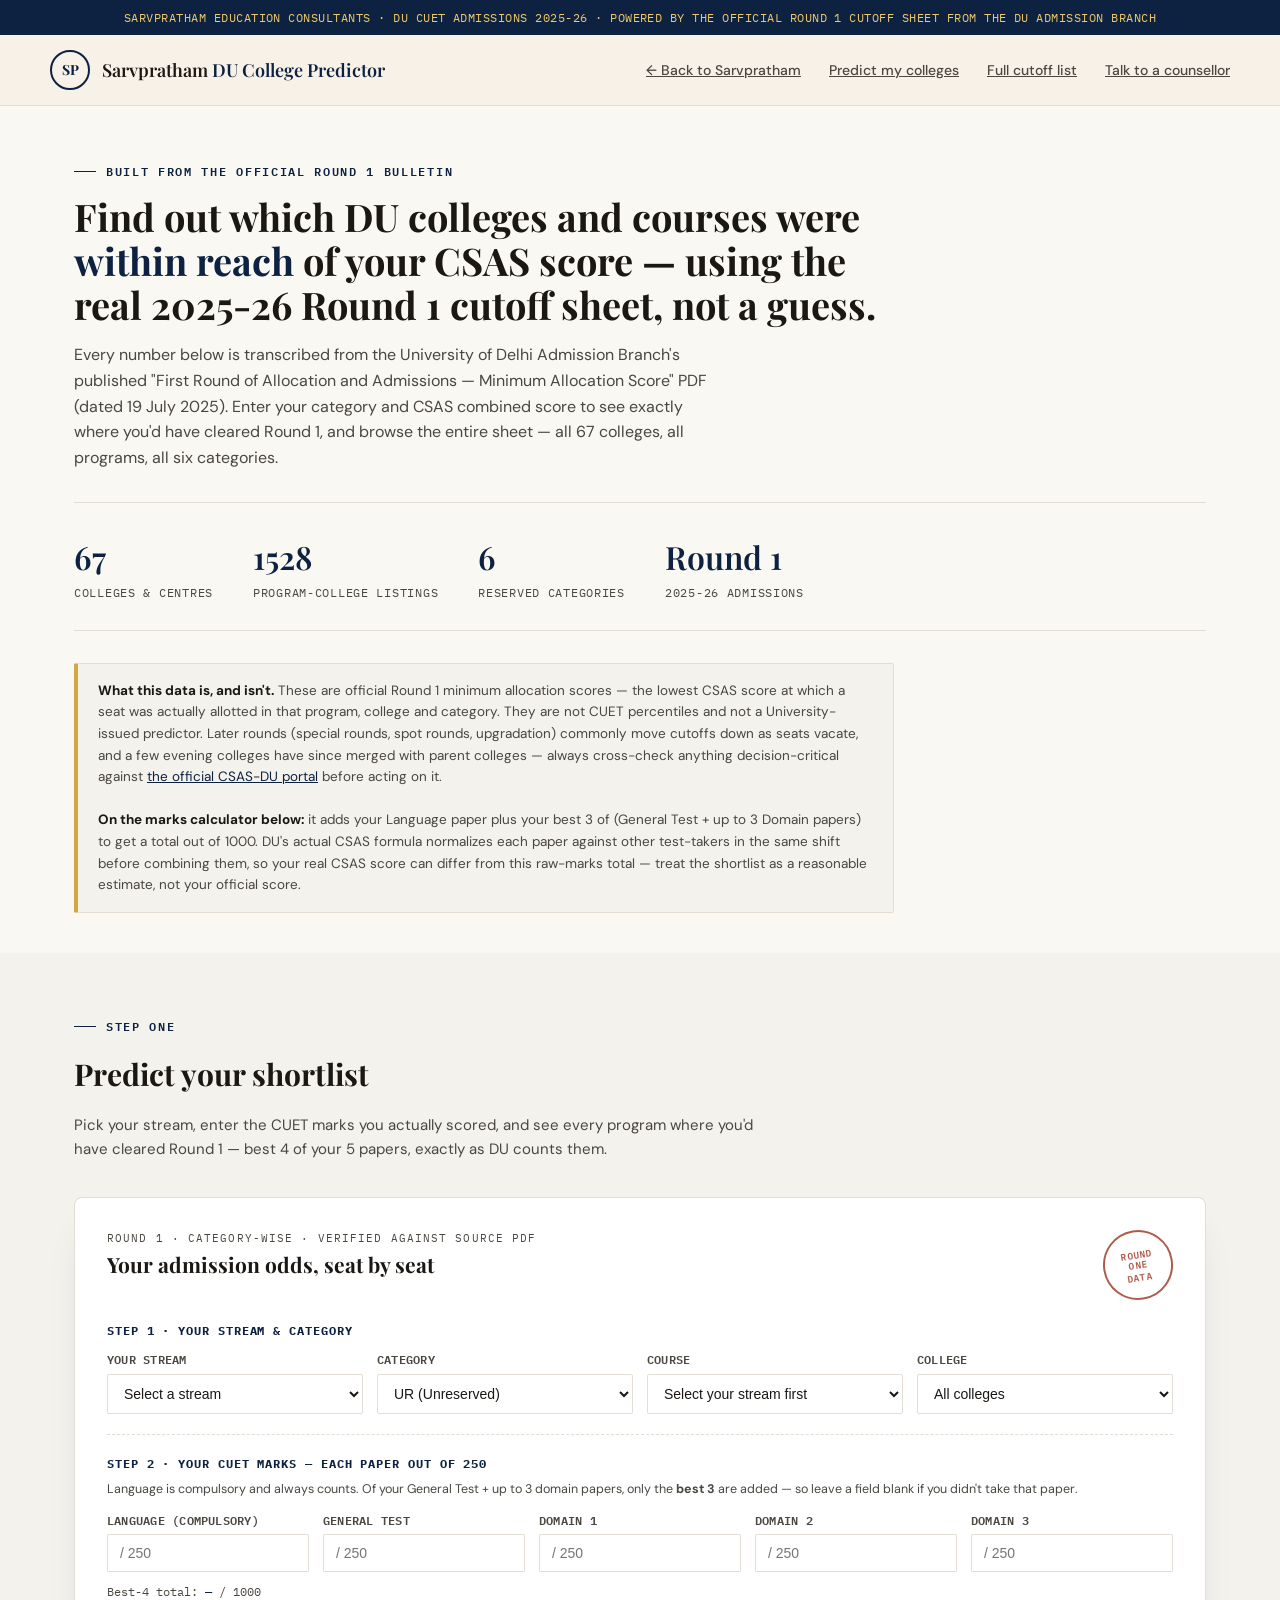
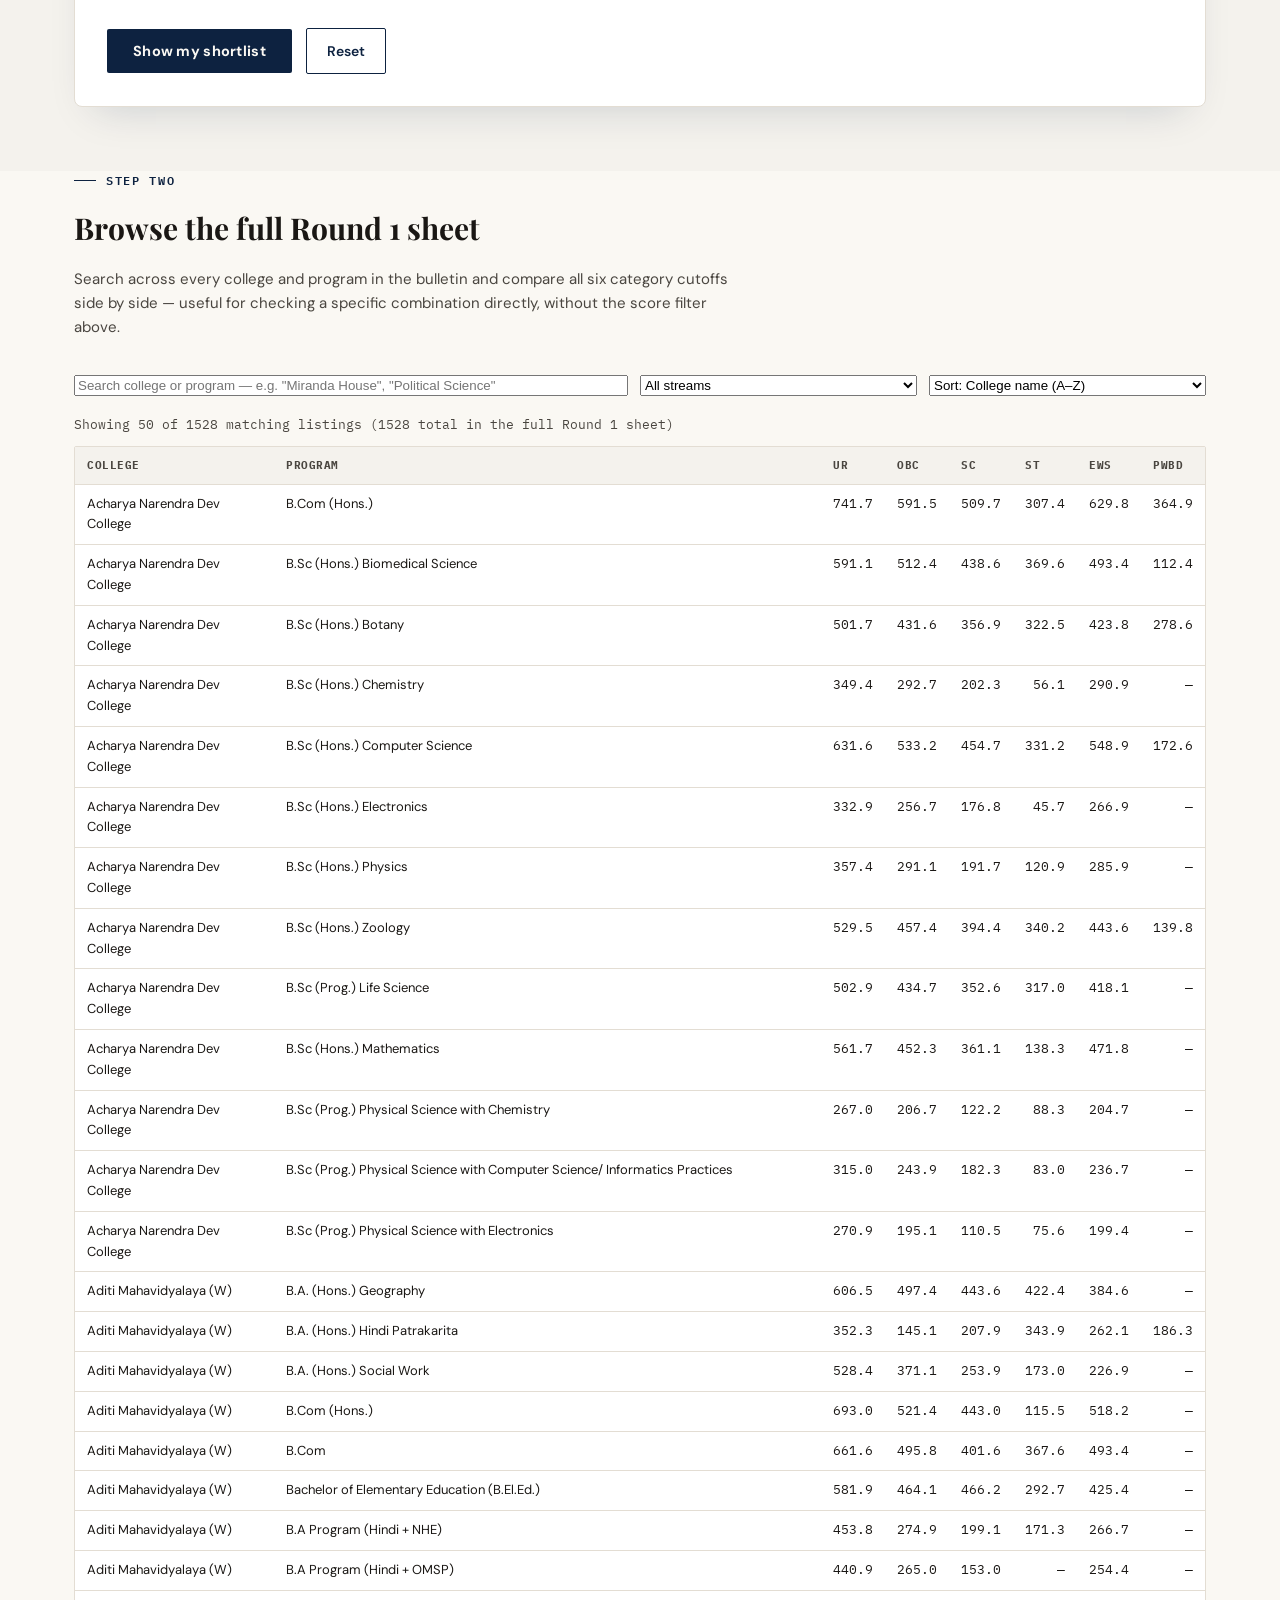
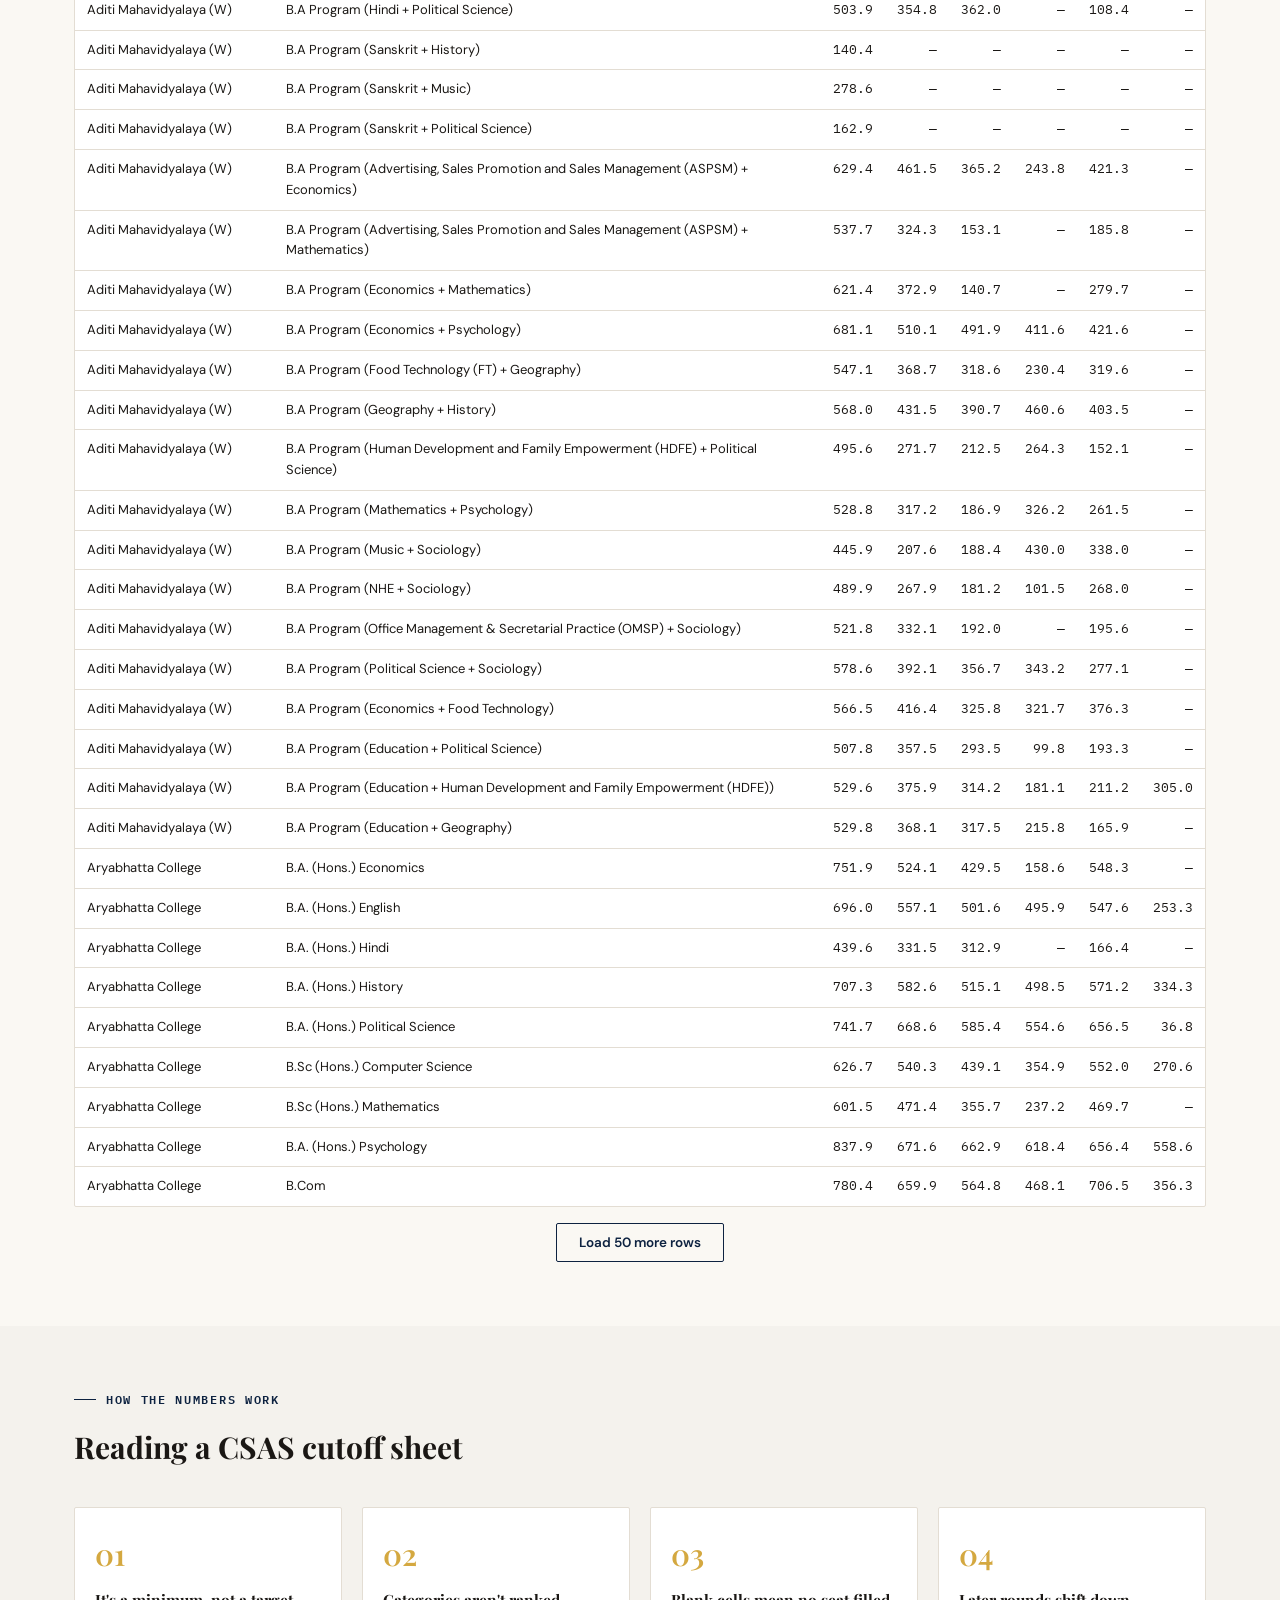
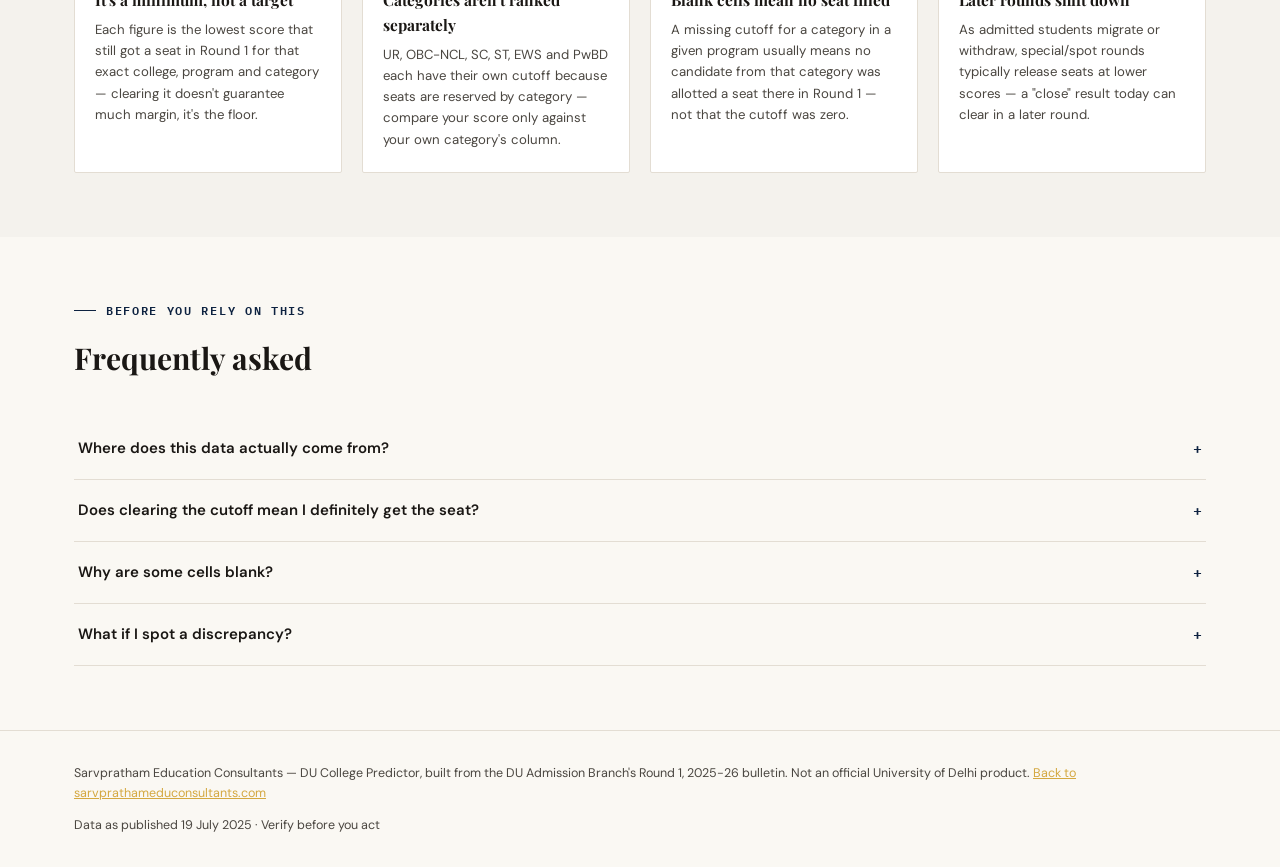
==== college-predictor.html @ 38d23717 "Add files via upload" ====
<!DOCTYPE html>
<html lang="en">
<head>
<meta charset="UTF-8">
<meta name="viewport" content="width=device-width, initial-scale=1.0">
<title>DU College Predictor 2025-26 | Sarvpratham Education Consultants</title>
<link rel="preconnect" href="https://fonts.googleapis.com">
<link rel="preconnect" href="https://fonts.gstatic.com" crossorigin>
<link href="https://fonts.googleapis.com/css2?family=Playfair+Display:wght@700;900&family=DM+Sans:wght@300;400;500;600;700&family=IBM+Plex+Mono:wght@500;600&display=swap" rel="stylesheet">
<style>
  :root{
    --paper:#FAF8F3; --paper-alt:#F4F2ED; --card:#FFFFFF;
    --ink:#1A1714; --ink-soft:#4A4640;
    --maroon:#0D2240; --maroon-dark:#081525;
    --gold:#D4A840; --gold-light:#f0c96a;
    --sage:#3F6B4A; --rust:#A13F2B; --line:#E3DDD3;
    --shadow: 0 20px 40px -20px rgba(13,34,64,0.18);
    --radius: 8px;
  }
  *{box-sizing:border-box;}
  html{scroll-behavior:smooth;}
  body{margin:0;background:var(--paper);color:var(--ink);font-family:'DM Sans',sans-serif;line-height:1.6;-webkit-font-smoothing:antialiased;}
  h1,h2,h3,.display{font-family:'Playfair Display',serif;font-weight:700;color:var(--ink);margin:0;letter-spacing:0;}
  .mono{font-family:'IBM Plex Mono',monospace;}
  a{color:inherit;}
  .wrap{max-width:1180px;margin:0 auto;padding:0 24px;}
  section{padding:64px 0;}
  .eyebrow{font-family:'IBM Plex Mono',monospace;font-size:12px;letter-spacing:0.14em;text-transform:uppercase;color:var(--maroon);font-weight:600;margin-bottom:14px;display:flex;align-items:center;gap:10px;}
  .eyebrow::before{content:"";width:22px;height:1px;background:var(--maroon);display:inline-block;}
  button{font-family:inherit;cursor:pointer;}

  .ticker{background:var(--maroon);color:var(--gold-light);font-family:'IBM Plex Mono',monospace;font-size:12px;letter-spacing:0.04em;padding:8px 0;text-align:center;}

  header.site{position:sticky;top:0;z-index:40;background:rgba(247,241,230,0.94);backdrop-filter:blur(8px);border-bottom:1px solid var(--line);}
  .nav{display:flex;align-items:center;justify-content:space-between;padding:15px 0;}
  .brand{display:flex;align-items:center;gap:12px;}
  .seal{width:40px;height:40px;border-radius:50%;border:2px solid var(--maroon);display:flex;align-items:center;justify-content:center;font-family:'Playfair Display',serif;font-weight:700;font-size:14px;color:var(--maroon);flex-shrink:0;}
  .brand-name{font-family:'Playfair Display',serif;font-weight:600;font-size:18px;}
  .brand-name span{color:var(--maroon);}
  nav.links{display:flex;gap:28px;align-items:center;}
  nav.links a{font-size:14px;font-weight:500;color:var(--ink-soft);}
  nav.links a:hover{color:var(--maroon);}

  .hero{padding:56px 0 40px;}
  .hero h1{font-size:38px;line-height:1.15;margin-bottom:16px;max-width:820px;}
  .hero h1 em{font-style:normal;color:var(--maroon);}
  .hero p.lead{font-size:16px;color:var(--ink-soft);max-width:640px;margin-bottom:0;}

  .stats{display:flex;justify-content:flex-start;flex-wrap:wrap;gap:40px;border-top:1px solid var(--line);border-bottom:1px solid var(--line);padding:28px 0;margin-top:32px;}
  .stat .n{font-family:'Playfair Display',serif;font-size:32px;color:var(--maroon);font-weight:600;}
  .stat .l{font-size:12px;color:var(--ink-soft);font-family:'IBM Plex Mono',monospace;text-transform:uppercase;letter-spacing:0.06em;}

  .source-note{background:var(--paper-alt);border:1px solid var(--line);border-left:4px solid var(--gold);border-radius:2px;padding:16px 20px;font-size:13.5px;color:var(--ink-soft);margin-top:32px;max-width:820px;}
  .source-note strong{color:var(--ink);}

  /* predictor */
  .predictor-section{background:var(--paper-alt);}
  .predictor{position:relative;background:var(--card);border:1px solid var(--line);border-radius:var(--radius);box-shadow:var(--shadow);padding:32px;}
  .predictor-head{display:flex;justify-content:space-between;align-items:flex-start;margin-bottom:22px;gap:16px;flex-wrap:wrap;}
  .predictor-head .tag{font-family:'IBM Plex Mono',monospace;font-size:11px;letter-spacing:0.1em;text-transform:uppercase;color:var(--ink-soft);}
  .predictor-head h3{font-size:21px;}
  .stamp{width:70px;height:70px;border-radius:50%;border:2.5px solid var(--rust);color:var(--rust);display:flex;align-items:center;justify-content:center;text-align:center;font-family:'IBM Plex Mono',monospace;font-weight:600;font-size:9.5px;letter-spacing:0.03em;text-transform:uppercase;transform:rotate(-9deg);line-height:1.2;flex-shrink:0;opacity:0.85;}

  .subject-block{border-top:1px dashed var(--line);padding-top:20px;margin-top:20px;}
  .mini-head{font-family:'IBM Plex Mono',monospace;font-size:11.5px;text-transform:uppercase;letter-spacing:0.08em;color:var(--maroon);font-weight:700;margin-bottom:10px;}
  .form-grid{display:grid;grid-template-columns:repeat(4,1fr);gap:14px;margin-bottom:8px;}
  .field label{display:block;font-size:11.5px;font-weight:600;color:var(--ink-soft);margin-bottom:5px;font-family:'IBM Plex Mono',monospace;letter-spacing:0.02em;text-transform:uppercase;}
  .field select, .field input{width:100%;padding:10px 12px;border:1.5px solid var(--line);border-radius:2px;background:#fff;font-family:'Inter',sans-serif;font-size:14px;color:var(--ink);}
  .field select:focus, .field input:focus{outline:2px solid var(--gold);outline-offset:1px;border-color:var(--gold);}
  .field small{display:block;margin-top:4px;font-size:11px;color:var(--ink-soft);}

  .stream-tabs{display:flex;gap:8px;margin:18px 0 4px;flex-wrap:wrap;}
  .stream-tab{padding:8px 16px;border:1.5px solid var(--line);background:#fff;border-radius:20px;font-size:13px;font-weight:600;color:var(--ink-soft);}
  .stream-tab.active{background:var(--maroon);color:var(--paper);border-color:var(--maroon);}

  .predict-btn{padding:13px 26px;margin-top:14px;background:var(--maroon);color:var(--paper);border:none;border-radius:2px;font-weight:700;font-size:14.5px;letter-spacing:0.02em;transition:background .2s ease;}
  .predict-btn:hover{background:var(--maroon-dark);}
  .reset-btn{padding:13px 20px;margin-top:14px;margin-left:10px;background:transparent;color:var(--maroon);border:1.5px solid var(--maroon);border-radius:2px;font-weight:600;font-size:14px;}
  .reset-btn:hover{background:var(--maroon);color:var(--paper);}

  .results{margin-top:26px;display:none;}
  .results.show{display:block;animation:reveal .35s ease;}
  @keyframes reveal{from{opacity:0;transform:translateY(6px);}to{opacity:1;transform:translateY(0);}}
  .results h4{font-family:'IBM Plex Mono',monospace;font-size:12px;text-transform:uppercase;letter-spacing:0.08em;color:var(--ink-soft);margin-bottom:4px;border-top:1px dashed var(--line);padding-top:18px;}
  .results .sub{font-size:13px;color:var(--ink-soft);margin-bottom:14px;}
  .legend{display:flex;gap:14px;flex-wrap:wrap;margin-bottom:14px;font-size:12px;color:var(--ink-soft);}
  .legend span{display:flex;align-items:center;gap:6px;}
  .legend i{width:9px;height:9px;border-radius:50%;display:inline-block;}
  .result-list{max-height:520px;overflow-y:auto;padding-right:6px;border:1px solid var(--line);border-radius:2px;background:#fff;}
  .result-row{display:grid;grid-template-columns:1.6fr 1.6fr 0.7fr 0.7fr 0.9fr;gap:12px;align-items:center;padding:12px 16px;border-bottom:1px solid var(--line);font-size:13.5px;}
  .result-row:last-child{border-bottom:none;}
  .result-row.header{background:var(--paper-alt);font-family:'IBM Plex Mono',monospace;font-size:10.5px;text-transform:uppercase;letter-spacing:0.05em;color:var(--ink-soft);font-weight:600;position:sticky;top:0;}
  .result-row .college{font-weight:600;}
  .result-row .program{color:var(--ink-soft);}
  .result-row .num{font-family:'IBM Plex Mono',monospace;text-align:right;}
  .chip{font-family:'IBM Plex Mono',monospace;font-size:10.5px;font-weight:600;padding:4px 9px;border-radius:20px;white-space:nowrap;text-align:center;}
  .chip.strong{background:rgba(63,107,74,0.14);color:var(--sage);}
  .chip.moderate{background:rgba(184,134,46,0.16);color:var(--gold);}
  .chip.reach{background:rgba(161,63,43,0.14);color:var(--rust);}
  .empty-note{padding:30px 16px;text-align:center;color:var(--ink-soft);font-size:13.5px;}
  .disclaimer-note{font-size:11.5px;color:var(--ink-soft);margin-top:14px;font-style:italic;}
  .cta-card{margin-top:20px;background:var(--maroon);border-radius:10px;padding:22px 26px;display:flex;justify-content:space-between;align-items:center;gap:20px;flex-wrap:wrap;}
  .cta-card h4{color:#fff;}
  .cta-card p{color:rgba(255,255,255,0.7)!important;}
  .cta-btn{background:var(--gold);color:var(--maroon);padding:12px 22px;border-radius:8px;font-weight:700;font-size:14px;text-decoration:none;white-space:nowrap;transition:background .2s;}
  .cta-btn:hover{background:var(--gold-light);}

  /* database browser */
  .browser{padding-top:0;}
  .section-head{max-width:680px;margin-bottom:36px;}
  .section-head h2{font-size:30px;margin-bottom:10px;}
  .section-head p{color:var(--ink-soft);font-size:15px;}
  .browser-controls{display:grid;grid-template-columns:2fr 1fr 1fr;gap:12px;margin-bottom:18px;}
  .db-table-wrap{border:1px solid var(--line);border-radius:2px;background:var(--card);overflow-x:auto;}
  table.db-table{width:100%;border-collapse:collapse;font-size:13px;min-width:900px;}
  table.db-table th{background:var(--paper-alt);font-family:'IBM Plex Mono',monospace;font-size:10.5px;text-transform:uppercase;letter-spacing:0.05em;color:var(--ink-soft);text-align:left;padding:10px 12px;border-bottom:1px solid var(--line);cursor:pointer;white-space:nowrap;}
  table.db-table th:hover{color:var(--maroon);}
  table.db-table th.active-sort{color:var(--maroon);}
  table.db-table td{padding:9px 12px;border-bottom:1px solid var(--line);vertical-align:top;}
  table.db-table td.num{font-family:'IBM Plex Mono',monospace;text-align:right;white-space:nowrap;}
  table.db-table tr:last-child td{border-bottom:none;}
  table.db-table tr:hover{background:rgba(184,134,46,0.06);}
  .load-more-wrap{text-align:center;padding:16px 0 0;}
  .load-more{padding:10px 22px;background:transparent;border:1.5px solid var(--maroon);color:var(--maroon);border-radius:2px;font-weight:600;font-size:13.5px;}
  .load-more:hover{background:var(--maroon);color:var(--paper);}
  .row-count{font-size:12.5px;color:var(--ink-soft);margin-bottom:12px;font-family:'IBM Plex Mono',monospace;}

  .how{background:var(--paper-alt);}
  .steps{display:grid;grid-template-columns:repeat(4,1fr);gap:20px;}
  .step{background:var(--card);border:1px solid var(--line);padding:22px 20px;border-radius:2px;}
  .step .num{font-family:'Playfair Display',serif;font-size:30px;color:var(--gold);font-weight:600;margin-bottom:10px;}
  .step h3{font-size:15.5px;margin-bottom:6px;}
  .step p{font-size:13.2px;color:var(--ink-soft);margin:0;}

  .faq-item{border-bottom:1px solid var(--line);}
  .faq-q{width:100%;text-align:left;background:none;border:none;padding:18px 4px;display:flex;justify-content:space-between;align-items:center;font-size:15px;font-weight:600;color:var(--ink);}
  .faq-q .plus{font-family:'IBM Plex Mono',monospace;color:var(--maroon);transition:transform .2s ease;}
  .faq-item.open .plus{transform:rotate(45deg);}
  .faq-a{max-height:0;overflow:hidden;transition:max-height .25s ease;}
  .faq-a p{font-size:13.8px;color:var(--ink-soft);padding:0 4px 18px;margin:0;max-width:760px;}

  footer{border-top:1px solid var(--line);padding:32px 0;font-size:12.5px;color:var(--ink-soft);}
  footer .wrap{display:flex;justify-content:space-between;flex-wrap:wrap;gap:12px;}

  @media (max-width:920px){
    .form-grid{grid-template-columns:1fr 1fr;}
    .steps{grid-template-columns:1fr 1fr;}
    .result-row{grid-template-columns:1fr;gap:4px;}
    .result-row.header{display:none;}
    .result-row .num{text-align:left;}
    .browser-controls{grid-template-columns:1fr;}
    .hero h1{font-size:29px;}
  }
</style>
</head>
<body>

<div class="ticker">SARVPRATHAM EDUCATION CONSULTANTS · DU CUET ADMISSIONS 2025-26 · POWERED BY THE OFFICIAL ROUND 1 CUTOFF SHEET FROM THE DU ADMISSION BRANCH</div>

<header class="site">
  <div class="wrap nav">
    <div class="brand">
      <div class="seal">SP</div>
      <div class="brand-name">Sarvpratham <span>DU College Predictor</span></div>
    </div>
    <nav class="links">
      <a href="index.html">← Back to Sarvpratham</a>
      <a href="#predictor">Predict my colleges</a>
      <a href="#database">Full cutoff list</a>
      <a href="index.html#enquiry">Talk to a counsellor</a>
    </nav>
  </div>
</header>

<section class="hero">
  <div class="wrap">
    <div class="eyebrow">Built from the official Round&nbsp;1 bulletin</div>
    <h1>Find out which DU colleges and courses were <em>within reach</em> of your CSAS score — using the real 2025-26 Round 1 cutoff sheet, not a guess.</h1>
    <p class="lead">Every number below is transcribed from the University of Delhi Admission Branch's published "First Round of Allocation and Admissions — Minimum Allocation Score" PDF (dated 19 July 2025). Enter your category and CSAS combined score to see exactly where you'd have cleared Round 1, and browse the entire sheet — all 67 colleges, all programs, all six categories.</p>

    <div class="stats" id="statStrip"></div>

    <div class="source-note">
      <strong>What this data is, and isn't.</strong> These are official Round&nbsp;1 minimum allocation scores — the lowest CSAS score at which a seat was actually allotted in that program, college and category. They are not CUET percentiles and not a University-issued predictor. Later rounds (special rounds, spot rounds, upgradation) commonly move cutoffs down as seats vacate, and a few evening colleges have since merged with parent colleges — always cross-check anything decision-critical against <a href="https://admission.uod.ac.in" target="_blank" rel="noopener" style="color:var(--maroon);text-decoration:underline;">the official CSAS-DU portal</a> before acting on it.
      <br><br><strong>On the marks calculator below:</strong> it adds your Language paper plus your best 3 of (General Test + up to 3 Domain papers) to get a total out of 1000. DU's actual CSAS formula normalizes each paper against other test-takers in the same shift before combining them, so your real CSAS score can differ from this raw-marks total — treat the shortlist as a reasonable estimate, not your official score.
    </div>
  </div>
</section>

<section class="predictor-section" id="predictor">
  <div class="wrap">
    <div class="section-head">
      <div class="eyebrow">Step one</div>
      <h2>Predict your shortlist</h2>
      <p>Pick your stream, enter the CUET marks you actually scored, and see every program where you'd have cleared Round 1 — best 4 of your 5 papers, exactly as DU counts them.</p>
    </div>

    <div class="predictor">
      <div class="predictor-head">
        <div>
          <div class="tag">Round 1 · Category-wise · Verified against source PDF</div>
          <h3>Your admission odds, seat by seat</h3>
        </div>
        <div class="stamp">Round<br>One<br>Data</div>
      </div>

      <div class="subject-block" style="border-top:none;padding-top:0;margin-top:0;">
        <div class="mini-head">Step 1 · Your stream &amp; category</div>
        <div class="form-grid" style="grid-template-columns:repeat(4,1fr);">
          <div class="field">
            <label for="streamSelect">Your stream</label>
            <select id="streamSelect">
              <option value="">Select a stream</option>
            </select>
          </div>
          <div class="field">
            <label for="categorySelect">Category</label>
            <select id="categorySelect">
              <option value="UR">UR (Unreserved)</option>
              <option value="OBC">OBC-NCL</option>
              <option value="SC">SC</option>
              <option value="ST">ST</option>
              <option value="EWS">EWS</option>
              <option value="PwBD">PwBD</option>
            </select>
          </div>
          <div class="field">
            <label for="courseSelect">Course</label>
            <select id="courseSelect">
              <option value="">Select your stream first</option>
            </select>
          </div>
          <div class="field">
            <label for="collegeSelect">College</label>
            <select id="collegeSelect">
              <option value="">All colleges</option>
            </select>
          </div>
        </div>
      </div>

      <div class="subject-block">
        <div class="mini-head">Step 2 · Your CUET marks — each paper out of 250</div>
        <p style="font-size:12.5px;color:var(--ink-soft);margin:-4px 0 12px;">Language is compulsory and always counts. Of your General Test + up to 3 domain papers, only the <strong>best 3</strong> are added — so leave a field blank if you didn't take that paper.</p>
        <div class="form-grid" style="grid-template-columns:repeat(5,1fr);">
          <div class="field">
            <label for="langMarks">Language (compulsory)</label>
            <input type="number" id="langMarks" min="0" max="250" placeholder="/ 250">
          </div>
          <div class="field">
            <label for="genMarks">General Test</label>
            <input type="number" id="genMarks" min="0" max="250" placeholder="/ 250">
          </div>
          <div class="field">
            <label for="dom1Marks">Domain 1</label>
            <input type="number" id="dom1Marks" min="0" max="250" placeholder="/ 250">
          </div>
          <div class="field">
            <label for="dom2Marks">Domain 2</label>
            <input type="number" id="dom2Marks" min="0" max="250" placeholder="/ 250">
          </div>
          <div class="field">
            <label for="dom3Marks">Domain 3</label>
            <input type="number" id="dom3Marks" min="0" max="250" placeholder="/ 250">
          </div>
        </div>
        <p class="mono" style="font-size:12px;color:var(--ink-soft);margin-top:10px;">Best-4 total: <span id="liveTotal" style="color:var(--maroon);font-weight:700;">—</span> / 1000</p>
      </div>

      <button class="predict-btn" id="predictBtn">Show my shortlist</button>
      <button class="reset-btn" id="resetBtn">Reset</button>

      <div class="results" id="results">
        <h4 id="resultsTitle">Your shortlist</h4>
        <p class="sub" id="resultsSub"></p>
        <div class="legend">
          <span><i style="background:var(--sage)"></i>Cleared — your score met or beat the cutoff</span>
          <span><i style="background:var(--gold)"></i>Within 15 pts — worth watching in later rounds</span>
          <span><i style="background:var(--rust)"></i>Short by more than 15 pts</span>
        </div>
        <div class="result-list" id="resultList"></div>
        <p class="disclaimer-note">Ranked by margin above cutoff, best first, within your selected stream. Programs with no published cutoff for your category (no seat was allotted to that category in Round&nbsp;1) are excluded. Your total is a best-4 sum of raw marks, not DU's officially normalized CSAS score — see the note above the predictor.</p>

        <div class="cta-card">
          <div>
            <h4 style="font-family:'Playfair Display',serif;font-size:18px;margin-bottom:6px;">Not sure how to read this list?</h4>
            <p style="font-size:13.5px;color:var(--ink-soft);margin:0;">Our counsellors help you turn this shortlist into an actual CSAS preference order — free 15-minute call.</p>
          </div>
          <a href="index.html#enquiry" class="cta-btn">Book a Free Call</a>
        </div>
      </div>
    </div>
  </div>
</section>

<section class="browser" id="database">
  <div class="wrap">
    <div class="section-head">
      <div class="eyebrow">Step two</div>
      <h2>Browse the full Round 1 sheet</h2>
      <p>Search across every college and program in the bulletin and compare all six category cutoffs side by side — useful for checking a specific combination directly, without the score filter above.</p>
    </div>

    <div class="browser-controls">
      <input type="text" id="dbSearch" placeholder="Search college or program — e.g. &quot;Miranda House&quot;, &quot;Political Science&quot;">
      <select id="dbStream">
        <option value="">All streams</option>
      </select>
      <select id="dbSort">
        <option value="college">Sort: College name (A–Z)</option>
        <option value="program">Sort: Program name (A–Z)</option>
        <option value="UR">Sort: UR cutoff (high–low)</option>
        <option value="OBC">Sort: OBC cutoff (high–low)</option>
        <option value="SC">Sort: SC cutoff (high–low)</option>
        <option value="ST">Sort: ST cutoff (high–low)</option>
        <option value="EWS">Sort: EWS cutoff (high–low)</option>
        <option value="PwBD">Sort: PwBD cutoff (high–low)</option>
      </select>
    </div>

    <p class="row-count" id="dbCount"></p>

    <div class="db-table-wrap">
      <table class="db-table">
        <thead>
          <tr>
            <th data-key="college">College</th>
            <th data-key="program">Program</th>
            <th data-key="UR">UR</th>
            <th data-key="OBC">OBC</th>
            <th data-key="SC">SC</th>
            <th data-key="ST">ST</th>
            <th data-key="EWS">EWS</th>
            <th data-key="PwBD">PwBD</th>
          </tr>
        </thead>
        <tbody id="dbBody"></tbody>
      </table>
    </div>
    <div class="load-more-wrap"><button class="load-more" id="loadMoreBtn">Load 50 more rows</button></div>
  </div>
</section>

<section class="how">
  <div class="wrap">
    <div class="section-head">
      <div class="eyebrow">How the numbers work</div>
      <h2>Reading a CSAS cutoff sheet</h2>
    </div>
    <div class="steps">
      <div class="step"><div class="num">01</div><h3>It's a minimum, not a target</h3><p>Each figure is the lowest score that still got a seat in Round 1 for that exact college, program and category — clearing it doesn't guarantee much margin, it's the floor.</p></div>
      <div class="step"><div class="num">02</div><h3>Categories aren't ranked separately</h3><p>UR, OBC-NCL, SC, ST, EWS and PwBD each have their own cutoff because seats are reserved by category — compare your score only against your own category's column.</p></div>
      <div class="step"><div class="num">03</div><h3>Blank cells mean no seat filled</h3><p>A missing cutoff for a category in a given program usually means no candidate from that category was allotted a seat there in Round 1 — not that the cutoff was zero.</p></div>
      <div class="step"><div class="num">04</div><h3>Later rounds shift down</h3><p>As admitted students migrate or withdraw, special/spot rounds typically release seats at lower scores — a "close" result today can clear in a later round.</p></div>
    </div>
  </div>
</section>

<section id="faq">
  <div class="wrap">
    <div class="section-head">
      <div class="eyebrow">Before you rely on this</div>
      <h2>Frequently asked</h2>
    </div>
    <div class="faq-list">
      <div class="faq-item">
        <button class="faq-q"><span>Where does this data actually come from?</span><span class="plus">+</span></button>
        <div class="faq-a"><p>It's transcribed directly from the University of Delhi Admission Branch's official PDF, "First Round of Allocation and Admissions — Minimum Allocation Score," for Undergraduate Admissions 2025-26, dated 19 July 2025. Every row here matches that document exactly — nothing is simulated or estimated.</p></div>
      </div>
      <div class="faq-item">
        <button class="faq-q"><span>Does clearing the cutoff mean I definitely get the seat?</span><span class="plus">+</span></button>
        <div class="faq-a"><p>No. This shows what happened in Round 1 of this admission cycle only. Your own allocation still depends on your live CSAS preferences, seat availability at the time, and whether you accept and complete admission formalities within the window DU sets. Treat this as a reference point, not a guarantee.</p></div>
      </div>
      <div class="faq-item">
        <button class="faq-q"><span>Why are some cells blank?</span><span class="plus">+</span></button>
        <div class="faq-a"><p>A blank cutoff for a category usually means no seat in that category was allotted in that program during Round 1 — the disclaimer on the original bulletin notes allocations depend on eligibility, merit, category, seat availability and tie-breaking rules, so an empty cell isn't necessarily an error.</p></div>
      </div>
      <div class="faq-item">
        <button class="faq-q"><span>What if I spot a discrepancy?</span><span class="plus">+</span></button>
        <div class="faq-a"><p>The source bulletin itself asks applicants to report discrepancies to the DU Admission Branch for resolution, and states the University's decision on admissions is final and subject to verification. Treat this tool the same way — as a reading aid over that official document, not a replacement for it.</p></div>
      </div>
    </div>
  </div>
</section>

<footer>
  <div class="wrap">
    <div>Sarvpratham Education Consultants — DU College Predictor, built from the DU Admission Branch's Round 1, 2025-26 bulletin. Not an official University of Delhi product. <a href="index.html" style="color:var(--gold);">Back to sarvprathameduconsultants.com</a></div>
    <div>Data as published 19 July 2025 · Verify before you act</div>
  </div>
</footer>

<script>
const DATA = {"colleges":["Acharya Narendra Dev College","Aditi Mahavidyalaya (W)","Aryabhatta College","Atma Ram Sanatan Dharma College","Bhagini Nivedita College (W)","Bharati College (W)","Bhaskaracharya College of Applied Sciences","Cluster Innovation Centre","College of Vocational Studies","Daulat Ram College (W)","Deen Dayal Upadhyaya College","Delhi College of Arts and Commerce","Delhi School of Journalism","Department of Germanic and Romance Studies","Department of Slavonic and Finno Ugrian Studies","Deshbandhu College","Dr. Bhim Rao Ambedkar College","Dyal Singh College","Dyal Singh College (Evening)","Gargi College (W)","Hansraj College","Hindu College","Indraprastha College for Women (W)","Institute of Home Economics (W)","Janki Devi Memorial College (W)","Jesus & Mary College (W)","Kalindi College (W)","Kamala Nehru College (W)","Keshav Mahavidyalaya","Kirori Mal College","Lady Irwin College (W)","Lady Shri Ram College for Women (W)","Lakshmibai College (W)","Maharaja Agrasen College","Maitreyi College (W)","Mata Sundri College for Women (W)","Miranda House (W)","Motilal Nehru College","Motilal Nehru College (Evening)","P.G.D.A.V. College","P.G.D.A.V. College (Evening)","Rajdhani College","Ram Lal Anand College","Ramanujan College","Ramjas College","Satyawati College","Satyawati College (Evening)","Shaheed Bhagat Singh College","Shaheed Bhagat Singh College (Evening)","Shaheed Rajguru College of Applied Sciences for Women (W)","Shaheed Sukhdev College Business Studies","Shivaji College","Shri Ram College of Commerce","Shyam Lal College","Shyam Lal College (Evening)","Shyama Prasad Mukherji College For Women (W)","Sri Aurobindo College (Day)","Sri Aurobindo College (Evening)","Sri Guru Gobind Singh College of Commerce","Sri Guru Nanak Dev Khalsa College","Sri Guru Tegh Bahadur Khalsa College","Sri Venketeswara College","St. Stephen's College","Swami Shardhanand College","Vivekananda College (W)","Zakir Husain Delhi College","Zakir Husain Delhi College (Evening)"],"rows":[["Acharya Narendra Dev College","B.Com (Hons.)","Commerce",741.74,591.51,509.74,307.38,629.8,364.86],["Acharya Narendra Dev College","B.Sc (Hons.) Biomedical Science","Science",591.14,512.35,438.56,369.61,493.37,112.41],["Acharya Narendra Dev College","B.Sc (Hons.) Botany","Science",501.7,431.64,356.9,322.47,423.75,278.56],["Acharya Narendra Dev College","B.Sc (Hons.) Chemistry","Science",349.44,292.68,202.34,56.11,290.94,null],["Acharya Narendra Dev College","B.Sc (Hons.) Computer Science","Science",631.57,533.19,454.72,331.16,548.87,172.62],["Acharya Narendra Dev College","B.Sc (Hons.) Electronics","Science",332.86,256.68,176.82,45.67,266.87,null],["Acharya Narendra Dev College","B.Sc (Hons.) Physics","Science",357.41,291.11,191.65,120.88,285.86,null],["Acharya Narendra Dev College","B.Sc (Hons.) Zoology","Science",529.52,457.38,394.44,340.21,443.58,139.81],["Acharya Narendra Dev College","B.Sc (Prog.) Life Science","Science",502.92,434.68,352.6,316.99,418.08,null],["Acharya Narendra Dev College","B.Sc (Hons.) Mathematics","Science",561.7,452.33,361.06,138.26,471.83,null],["Acharya Narendra Dev College","B.Sc (Prog.) Physical Science with Chemistry","Science",267.02,206.68,122.2,88.25,204.74,null],["Acharya Narendra Dev College","B.Sc (Prog.) Physical Science with Computer Science/ Informatics Practices","Science",315.01,243.92,182.28,83.05,236.71,null],["Acharya Narendra Dev College","B.Sc (Prog.) Physical Science with Electronics","Science",270.85,195.13,110.54,75.63,199.36,null],["Aditi Mahavidyalaya (W)","B.A. (Hons.) Geography","Arts / Humanities",606.55,497.4,443.6,422.38,384.61,null],["Aditi Mahavidyalaya (W)","B.A. (Hons.) Hindi Patrakarita","Arts / Humanities",352.34,145.09,207.95,343.85,262.15,186.31],["Aditi Mahavidyalaya (W)","B.A. (Hons.) Social Work","Arts / Humanities",528.42,371.07,253.88,172.98,226.87,null],["Aditi Mahavidyalaya (W)","B.Com (Hons.)","Commerce",692.95,521.37,442.97,115.53,518.18,null],["Aditi Mahavidyalaya (W)","B.Com","Commerce",661.56,495.79,401.6,367.61,493.36,null],["Aditi Mahavidyalaya (W)","Bachelor of Elementary Education (B.El.Ed.)","Education",581.88,464.1,466.2,292.67,425.42,null],["Aditi Mahavidyalaya (W)","B.A Program (Hindi + NHE)","Arts / Humanities",453.82,274.89,199.13,171.34,266.73,null],["Aditi Mahavidyalaya (W)","B.A Program (Hindi + OMSP)","Arts / Humanities",440.85,264.96,153.02,null,254.36,null],["Aditi Mahavidyalaya (W)","B.A Program (Hindi + Political Science)","Arts / Humanities",503.9,354.76,361.97,null,108.4,null],["Aditi Mahavidyalaya (W)","B.A Program (Sanskrit + History)","Arts / Humanities",140.43,null,null,null,null,null],["Aditi Mahavidyalaya (W)","B.A Program (Sanskrit + Music)","Arts / Humanities",278.63,null,null,null,null,null],["Aditi Mahavidyalaya (W)","B.A Program (Sanskrit + Political Science)","Arts / Humanities",162.9,null,null,null,null,null],["Aditi Mahavidyalaya (W)","B.A Program (Advertising, Sales Promotion and Sales Management (ASPSM) + Economics)","Commerce",629.35,461.46,365.19,243.79,421.26,null],["Aditi Mahavidyalaya (W)","B.A Program (Advertising, Sales Promotion and Sales Management (ASPSM) + Mathematics)","Commerce",537.68,324.29,153.07,null,185.81,null],["Aditi Mahavidyalaya (W)","B.A Program (Economics + Mathematics)","Arts / Humanities",621.39,372.94,140.7,null,279.71,null],["Aditi Mahavidyalaya (W)","B.A Program (Economics + Psychology)","Arts / Humanities",681.11,510.09,491.92,411.61,421.61,null],["Aditi Mahavidyalaya (W)","B.A Program (Food Technology (FT) + Geography)","Arts / Humanities",547.07,368.69,318.59,230.44,319.62,null],["Aditi Mahavidyalaya (W)","B.A Program (Geography + History)","Arts / Humanities",568.03,431.52,390.68,460.65,403.49,null],["Aditi Mahavidyalaya (W)","B.A Program (Human Development and Family Empowerment (HDFE) + Political Science)","Arts / Humanities",495.58,271.68,212.49,264.3,152.08,null],["Aditi Mahavidyalaya (W)","B.A Program (Mathematics + Psychology)","Arts / Humanities",528.77,317.21,186.89,326.22,261.48,null],["Aditi Mahavidyalaya (W)","B.A Program (Music + Sociology)","Arts / Humanities",445.94,207.6,188.37,430.04,338.01,null],["Aditi Mahavidyalaya (W)","B.A Program (NHE + Sociology)","Arts / Humanities",489.9,267.87,181.18,101.45,267.97,null],["Aditi Mahavidyalaya (W)","B.A Program (Office Management & Secretarial Practice (OMSP) + Sociology)","Commerce",521.78,332.12,191.96,null,195.55,null],["Aditi Mahavidyalaya (W)","B.A Program (Political Science + Sociology)","Arts / Humanities",578.62,392.09,356.74,343.19,277.15,null],["Aditi Mahavidyalaya (W)","B.A Program (Economics + Food Technology)","Arts / Humanities",566.48,416.41,325.79,321.66,376.34,null],["Aditi Mahavidyalaya (W)","B.A Program (Education + Political Science)","Arts / Humanities",507.81,357.49,293.51,99.84,193.35,null],["Aditi Mahavidyalaya (W)","B.A Program (Education + Human Development and Family Empowerment (HDFE))","Arts / Humanities",529.63,375.85,314.23,181.13,211.17,304.96],["Aditi Mahavidyalaya (W)","B.A Program (Education + Geography)","Arts / Humanities",529.79,368.12,317.48,215.8,165.89,null],["Aryabhatta College","B.A. (Hons.) Economics","Arts / Humanities",751.9,524.1,429.51,158.56,548.34,null],["Aryabhatta College","B.A. (Hons.) English","Arts / Humanities",696.03,557.11,501.55,495.86,547.64,253.34],["Aryabhatta College","B.A. (Hons.) Hindi","Arts / Humanities",439.64,331.53,312.9,null,166.39,null],["Aryabhatta College","B.A. (Hons.) History","Arts / Humanities",707.32,582.62,515.12,498.49,571.19,334.3],["Aryabhatta College","B.A. (Hons.) Political Science","Arts / Humanities",741.68,668.59,585.44,554.65,656.49,36.83],["Aryabhatta College","B.Sc (Hons.) Computer Science","Science",626.71,540.27,439.09,354.89,552.05,270.61],["Aryabhatta College","B.Sc (Hons.) Mathematics","Science",601.54,471.39,355.71,237.16,469.72,null],["Aryabhatta College","B.A. (Hons.) Psychology","Arts / Humanities",837.88,671.56,662.92,618.35,656.42,558.57],["Aryabhatta College","B.Com","Commerce",780.38,659.93,564.81,468.1,706.45,356.26],["Aryabhatta College","B.Com (Hons.)","Commerce",808.25,702.19,614.62,570.81,753.81,null],["Aryabhatta College","Bachelor of Management Studies (BMS)","Commerce",472.06,355.31,299.54,118.22,383.8,193.53],["Aryabhatta College","B.A. (Hons.) Business Economics","Arts / Humanities",445.54,300.27,229.12,270.38,323.8,403.06],["Aryabhatta College","B.A Program (History + Political Science)","Arts / Humanities",676.96,574.19,527.36,506.23,561.97,432.23],["Aryabhatta College","B.A Program (Economics + Mathematics)","Arts / Humanities",692.23,460.29,343.2,267.63,456.91,null],["Aryabhatta College","B.A Program (English + Psychology)","Arts / Humanities",748.44,586.67,566.95,560.16,594.83,275.34],["Atma Ram Sanatan Dharma College","B.Com","Commerce",821.07,726.0,654.65,529.24,771.45,189.0],["Atma Ram Sanatan Dharma College","B.Com (Hons.)","Commerce",846.37,768.17,697.76,600.64,814.21,222.06],["Atma Ram Sanatan Dharma College","B.A. (Hons.) English","Arts / Humanities",776.72,675.45,614.28,598.38,700.96,364.79],["Atma Ram Sanatan Dharma College","B.A. (Hons.) Hindi","Arts / Humanities",444.09,356.48,364.75,181.31,173.98,null],["Atma Ram Sanatan Dharma College","B.A. (Hons.) History","Arts / Humanities",798.03,747.05,677.28,630.61,737.95,426.91],["Atma Ram Sanatan Dharma College","B.A. (Hons.) Political Science","Arts / Humanities",823.86,770.86,705.74,685.67,781.9,533.44],["Atma Ram Sanatan Dharma College","B.A. (Hons.) Economics","Arts / Humanities",793.95,604.92,510.25,315.87,650.32,null],["Atma Ram Sanatan Dharma College","B.Sc (Hons.) Physics","Science",417.71,360.03,235.18,113.56,359.04,null],["Atma Ram Sanatan Dharma College","B.Sc (Hons.) Chemistry","Science",398.7,342.61,245.71,121.81,337.36,null],["Atma Ram Sanatan Dharma College","B.Sc (Hons.) Mathematics","Science",666.16,532.07,432.31,288.05,524.7,null],["Atma Ram Sanatan Dharma College","B.Sc (Hons.) Electronics","Science",405.75,338.05,253.11,124.11,329.81,null],["Atma Ram Sanatan Dharma College","B.Sc (Hons.) Computer Science","Science",695.42,627.42,513.7,395.04,629.22,241.24],["Atma Ram Sanatan Dharma College","B.Sc (Prog.) Physical Science with Chemistry","Science",306.93,264.22,161.12,179.46,272.25,null],["Atma Ram Sanatan Dharma College","B.Sc (Prog.) Physical Science with Electronics","Science",305.4,253.63,149.22,29.21,246.56,null],["Atma Ram Sanatan Dharma College","B.Sc (Prog.) Physical Science with Computer Science/ Informatics Practices","Science",383.42,315.8,225.74,118.33,328.91,null],["Atma Ram Sanatan Dharma College","B.Sc (Prog.) Applied Physical Sciences with Industrial Chemistry","Science",289.02,232.06,133.38,90.78,233.28,null],["Atma Ram Sanatan Dharma College","B.A Program (Sanskrit + Any other discipline subject from (English/Hindi/Sanskrit/Political Sc./Economics/Mathematics/Comp. App./History))","Arts / Humanities",634.75,475.05,378.3,null,372.09,null],["Atma Ram Sanatan Dharma College","B.A Program (Computer Applications + Any other discipline subject from (English/Hindi/Sanskrit/Political Sc./Economics/Mathematics/Comp. App./History))","Arts / Humanities",778.51,635.77,571.86,552.68,670.22,null],["Atma Ram Sanatan Dharma College","B.A Program (Mathematics + Any other discipline subject from (English/Hindi/Sanskrit/Political Sc./Economics/Mathematics/Comp. App./History))","Arts / Humanities",780.83,667.39,470.03,483.31,535.55,null],["Atma Ram Sanatan Dharma College","B.A Program (English + Any other discipline subject from (English/Hindi/Sanskrit/Political Sc./Economics/Mathematics/Comp. App./History))","Arts / Humanities",799.38,729.33,629.65,594.07,710.33,644.42],["Atma Ram Sanatan Dharma College","B.A Program (Hindi + Any other discipline subject from (English/Hindi/Sanskrit/Political Sc./Economics/Mathematics/Comp. App./History))","Arts / Humanities",737.5,663.65,610.37,478.29,653.95,315.05],["Atma Ram Sanatan Dharma College","B.A Program (Any two disciplines from (History/Political Sc./Economics))","Arts / Humanities",780.33,699.8,632.76,605.52,743.14,448.25],["Bhagini Nivedita College (W)","B.Com","Commerce",650.23,470.14,366.69,null,482.7,null],["Bhagini Nivedita College (W)","B.A. (Hons.) Hindi","Arts / Humanities",307.46,156.9,111.73,null,214.68,null],["Bhagini Nivedita College (W)","B.A. (Hons.) History","Arts / Humanities",572.91,413.14,383.31,286.85,288.75,null],["Bhagini Nivedita College (W)","B.Sc (Hons.) Physics","Science",293.34,213.54,105.52,null,206.94,null],["Bhagini Nivedita College (W)","B.Sc (Hons.) Home Science","Science",392.53,313.5,258.7,222.06,288.53,null],["Bhagini Nivedita College (W)","B.Sc (Prog.) Physical Science with Computer Science/ Informatics Practices","Science",263.33,193.5,93.18,null,197.14,null],["Bhagini Nivedita College (W)","B.Sc (Prog.) Physical Science with Chemistry","Science",229.12,162.33,10.63,null,157.1,null],["Bhagini Nivedita College (W)","B.A. (Hons.) Political Science","Arts / Humanities",620.44,468.75,426.13,361.8,368.08,null],["Bhagini Nivedita College (W)","B.A Program (History + Political Science)","Arts / Humanities",557.06,406.68,375.01,316.81,340.5,null],["Bhagini Nivedita College (W)","B.A Program (Economics + Political Science)","Arts / Humanities",554.13,373.81,327.09,169.97,249.69,null],["Bhagini Nivedita College (W)","B.A Program (Sanskrit + Political Science)","Arts / Humanities",305.19,null,null,null,null,null],["Bhagini Nivedita College (W)","B.A Program (Food Technology (FT) + Political Science)","Arts / Humanities",500.67,329.55,258.06,null,241.23,null],["Bhagini Nivedita College (W)","B.A Program (Human Development and Family Empowerment (HDFE) + Political Science)","Arts / Humanities",489.12,264.44,146.48,null,231.39,null],["Bhagini Nivedita College (W)","B.A Program (Computer Applications + Political Science)","Arts / Humanities",508.41,334.85,194.06,272.31,241.07,null],["Bhagini Nivedita College (W)","B.A Program (Office Management & Secretarial Practice (OMSP) + Political Science)","Commerce",532.02,377.09,391.7,null,213.81,null],["Bhagini Nivedita College (W)","B.A Program (Music + Political Science)","Arts / Humanities",469.23,263.16,107.58,null,230.04,null],["Bhagini Nivedita College (W)","B.A Program (Economics + History)","Arts / Humanities",548.92,375.18,302.79,357.77,261.1,370.96],["Bhagini Nivedita College (W)","B.A Program (Sanskrit + History)","Arts / Humanities",269.86,null,null,null,null,null],["Bhagini Nivedita College (W)","B.A Program (Food Technology (FT) + History)","Arts / Humanities",502.98,333.05,264.59,null,203.82,null],["Bhagini Nivedita College (W)","B.A Program (History + Music)","Arts / Humanities",450.63,279.43,160.0,344.06,null,null],["Bhagini Nivedita College (W)","B.A Program (Computer Applications + Economics)","Arts / Humanities",565.2,353.37,163.66,null,321.54,null],["Bhagini Nivedita College (W)","B.A Program (Economics + OMSP)","Arts / Humanities",584.11,374.4,315.72,null,247.69,null],["Bhagini Nivedita College (W)","B.A Program (Political Science + Nutrition and Health Education (NHE))","Arts / Humanities",505.26,327.68,264.14,331.63,188.74,null],["Bhagini Nivedita College (W)","B.A Program (Political Science + Apparel Design & Construction (ADC))","Arts / Humanities",503.88,306.74,178.03,330.94,288.41,null],["Bhagini Nivedita College (W)","B.A Program (History + Nutrition and Health Education (NHE))","Arts / Humanities",485.14,286.57,282.69,224.26,322.5,null],["Bhagini Nivedita College (W)","B.A Program (History + Apparel Design & Construction (ADC))","Arts / Humanities",489.07,300.18,271.91,null,129.78,null],["Bhagini Nivedita College (W)","B.A Program (History + Human Development and Family Empowerment (HDFE))","Arts / Humanities",482.01,277.15,270.6,null,null,null],["Bharati College (W)","B.A. (Hons.) English","Arts / Humanities",643.31,473.02,445.36,422.38,454.32,null],["Bharati College (W)","B.A. (Hons.) Hindi","Arts / Humanities",270.75,237.68,173.0,null,149.66,null],["Bharati College (W)","B.A. (Hons.) Sanskrit","Arts / Humanities",228.7,126.58,128.24,null,142.23,null],["Bharati College (W)","B.A. (Hons.) History","Arts / Humanities",606.52,439.32,411.19,366.35,312.48,null],["Bharati College (W)","B.A. (Hons.) Political Science","Arts / Humanities",643.65,531.15,451.57,405.01,411.48,null],["Bharati College (W)","B.Com (Hons.)","Commerce",707.38,541.67,448.65,269.0,565.17,null],["Bharati College (W)","B.Com","Commerce",665.9,482.34,384.92,241.69,506.14,null],["Bharati College (W)","B.A. (Hons.) Journalism","Arts / Humanities",672.32,509.54,458.6,433.74,515.23,null],["Bharati College (W)","B.Sc (Hons.) Mathematics","Science",496.15,381.79,278.18,216.17,385.5,null],["Bharati College (W)","B.A. (Hons.) Psychology","Arts / Humanities",767.01,606.76,576.17,522.82,558.72,318.08],["Bharati College (W)","B.A. (Hons.) Sociology","Arts / Humanities",633.43,472.3,396.03,454.25,374.82,null],["Bharati College (W)","B.A Program (History + Political Science)","Arts / Humanities",605.45,501.9,419.89,380.95,409.98,408.63],["Bharati College (W)","B.A Program (Sanskrit + History)","Arts / Humanities",216.83,null,null,null,null,null],["Bharati College (W)","B.A Program (Music + Political Science)","Arts / Humanities",472.4,267.65,338.88,null,null,null],["Bharati College (W)","B.A Program (History + Music)","Arts / Humanities",480.71,247.65,201.87,null,311.8,null],["Bharati College (W)","B.A Program (Human Development and Family Empowerment (HDFE) + Political Science)","Arts / Humanities",528.51,346.34,263.17,243.32,230.37,null],["Bharati College (W)","B.A Program (Economics + Political Science)","Arts / Humanities",612.9,434.08,384.53,218.55,313.43,null],["Bharati College (W)","B.A Program (Punjabi + History)","Arts / Humanities",370.21,null,null,null,null,null],["Bharati College (W)","B.A Program (Economics + OMSP)","Arts / Humanities",611.07,402.37,369.81,418.25,430.57,null],["Bharati College (W)","B.A Program (History + OMSP)","Arts / Humanities",529.08,367.0,283.0,null,255.06,null],["Bharati College (W)","B.A Program (Computer Applications + Economics)","Arts / Humanities",609.26,409.35,285.59,158.95,381.29,null],["Bharati College (W)","B.A Program (Computer Applications + Political Science)","Arts / Humanities",515.76,367.4,130.47,null,286.17,null],["Bharati College (W)","B.A Program (Sanskrit + Economics)","Arts / Humanities",370.35,294.08,null,null,null,null],["Bharati College (W)","B.A Program (Punjabi + Economics)","Arts / Humanities",409.46,null,261.68,null,null,null],["Bhaskaracharya College of Applied Sciences","B.Sc (Hons.) Biomedical Science","Science",575.93,492.47,418.34,353.49,473.54,200.47],["Bhaskaracharya College of Applied Sciences","B.Sc (Hons.) Botany","Science",496.63,426.69,355.34,317.57,423.74,null],["Bhaskaracharya College of Applied Sciences","B.Sc (Hons.) Chemistry","Science",334.06,271.03,182.06,38.9,268.26,null],["Bhaskaracharya College of Applied Sciences","B.Sc (Hons.) Computer Science","Science",609.65,508.94,426.77,303.45,523.67,null],["Bhaskaracharya College of Applied Sciences","B.Sc (Hons.) Electronics","Science",313.3,234.14,157.75,87.12,236.62,null],["Bhaskaracharya College of Applied Sciences","B.Sc (Hons.) Food Technology","Science",535.2,459.69,366.08,324.82,451.45,210.51],["Bhaskaracharya College of Applied Sciences","B.Sc (Hons.) Instrumentation","Science",267.11,178.32,107.88,null,179.88,null],["Bhaskaracharya College of Applied Sciences","B.Sc (Hons.) Microbiology","Science",571.61,495.01,438.28,390.82,500.26,213.5],["Bhaskaracharya College of Applied Sciences","B.Sc (Hons.) Physics","Science",348.97,265.02,177.07,194.07,279.4,null],["Bhaskaracharya College of Applied Sciences","B.Sc (Hons.) Polymer Science","Science",258.46,192.6,99.62,50.91,181.21,null],["Bhaskaracharya College of Applied Sciences","B.Sc (Hons.) Zoology","Science",525.97,455.51,389.85,337.02,442.26,null],["Cluster Innovation Centre","B.A. (Hons.) Humanities and Social Sciences","Arts / Humanities",710.51,551.43,439.01,446.36,564.12,149.74],["Cluster Innovation Centre","B.Tech. Information Technology and Mathematical Innovations (IT & MI)","Technology",550.74,497.01,432.24,356.7,514.77,374.04],["College of Vocational Studies","B.Com (Hons.)","Commerce",816.62,717.35,637.26,508.12,760.84,null],["College of Vocational Studies","B.A. (Hons.) Economics","Arts / Humanities",762.87,533.74,417.43,null,593.62,null],["College of Vocational Studies","B.A. (Hons.) History","Arts / Humanities",693.98,578.7,485.02,476.68,547.06,null],["College of Vocational Studies","B.Sc (Hons.) Computer Science","Science",632.82,539.77,427.26,323.7,577.76,null],["College of Vocational Studies","B.A. (Hons.) Hindi","Arts / Humanities",345.12,236.22,276.43,null,null,null],["College of Vocational Studies","B.A. (Hons.) English","Arts / Humanities",708.68,584.29,506.84,472.52,553.53,null],["College of Vocational Studies","B.A. (Hons.) Business Economics","Arts / Humanities",464.7,321.13,254.54,233.34,342.72,null],["College of Vocational Studies","Bachelor of Management Studies (BMS)","Commerce",498.87,373.57,322.62,133.15,404.07,327.23],["College of Vocational Studies","B.A. (Vocational Studies) Office Management and Secretarial Practice","Commerce",631.26,458.13,401.18,173.82,470.42,120.02],["College of Vocational Studies","B.A. (Vocational Studies) Marketing Management and Retail Business","Commerce",666.03,499.42,433.01,222.77,521.75,365.52],["College of Vocational Studies","B.A. (Vocational Studies) Human Resource Management","Commerce",681.0,532.71,460.8,342.36,552.25,99.56],["College of Vocational Studies","B.A. (Vocational Studies) Small and Medium Enterprises","Arts / Humanities",651.12,481.56,402.05,147.19,489.24,374.46],["College of Vocational Studies","B.A. (Vocational Studies) Management and Marketing of Insurance","Commerce",663.0,493.26,438.13,214.22,545.59,null],["College of Vocational Studies","B.A. (Vocational Studies) Material Management","Commerce",630.58,457.59,392.57,113.24,469.33,null],["College of Vocational Studies","B.A. (Vocational Studies) Tourism Management","Commerce",631.37,482.33,418.45,373.55,472.22,302.66],["Daulat Ram College (W)","B.A. (Hons.) Economics","Arts / Humanities",794.68,613.94,525.21,283.39,656.71,null],["Daulat Ram College (W)","B.A. (Hons.) English","Arts / Humanities",782.13,681.48,635.89,612.81,708.52,201.02],["Daulat Ram College (W)","B.A. (Hons.) Hindi","Arts / Humanities",412.16,242.29,294.04,259.91,251.07,null],["Daulat Ram College (W)","B.A. (Hons.) History","Arts / Humanities",818.18,755.55,662.76,685.92,736.49,195.67],["Daulat Ram College (W)","B.A. (Hons.) Philosophy","Arts / Humanities",748.52,630.78,571.41,463.5,644.63,null],["Daulat Ram College (W)","B.A. (Hons.) Political Science","Arts / Humanities",843.33,800.64,710.06,723.77,804.33,522.69],["Daulat Ram College (W)","B.A. (Hons.) Psychology","Arts / Humanities",874.16,767.74,744.56,750.69,776.19,595.1],["Daulat Ram College (W)","B.A. (Hons.) Sanskrit","Arts / Humanities",146.01,138.68,222.6,null,164.16,null],["Daulat Ram College (W)","B.Sc (Hons.) Bio-Chemistry","Science",607.82,544.49,484.43,430.3,555.86,392.46],["Daulat Ram College (W)","B.Sc (Hons.) Botany","Science",556.99,504.0,422.99,385.44,495.94,null],["Daulat Ram College (W)","B.Sc (Hons.) Chemistry","Science",429.74,370.9,248.93,149.95,362.57,null],["Daulat Ram College (W)","B.Sc (Hons.) Physics","Science",421.36,353.09,232.3,108.03,362.63,null],["Daulat Ram College (W)","B.Sc (Hons.) Mathematics","Science",685.37,538.03,454.14,333.41,571.55,null],["Daulat Ram College (W)","B.Sc (Hons.) Zoology","Science",593.17,549.07,462.58,427.3,551.84,200.09],["Daulat Ram College (W)","B.Sc (Prog.) Life Science","Science",548.64,497.78,401.25,343.39,508.15,null],["Daulat Ram College (W)","B.Com (Hons.)","Commerce",864.84,785.36,702.6,636.36,818.88,190.52],["Daulat Ram College (W)","B.Com","Commerce",840.76,753.97,667.73,543.87,802.16,316.84],["Daulat Ram College (W)","B.A Program (Sanskrit + Music)","Arts / Humanities",327.76,281.7,null,null,null,null],["Daulat Ram College (W)","B.A Program (Economics + Mathematics)","Arts / Humanities",797.18,624.02,481.55,540.69,689.22,null],["Daulat Ram College (W)","B.A Program (History + Political Science)","Arts / Humanities",811.63,747.38,666.86,661.85,743.02,444.43],["Daulat Ram College (W)","B.A Program (Music + Nutrition And Health Education(NHE))","Arts / Humanities",652.79,501.08,429.23,null,500.67,null],["Daulat Ram College (W)","B.A Program (Philosophy + Psychology)","Arts / Humanities",791.74,669.43,603.26,526.91,652.62,null],["Daulat Ram College (W)","B.A Program (Physical Education + Political Science)","Arts / Humanities",734.86,605.09,538.72,520.16,580.71,null],["Daulat Ram College (W)","B.A Program (Hindi + Physical Education)","Arts / Humanities",593.89,455.31,452.53,322.85,369.45,null],["Daulat Ram College (W)","B.A Program (English + History)","Arts / Humanities",775.53,722.1,627.14,671.57,698.72,279.43],["Daulat Ram College (W)","B.A Program (Entrepreneurship And Small Business + Nutrition And Health Education)","Arts / Humanities",720.05,592.11,515.05,496.5,614.61,373.96],["Deen Dayal Upadhyaya College","B.A. (Hons.) English","Arts / Humanities",707.06,568.03,521.08,510.74,555.02,175.88],["Deen Dayal Upadhyaya College","Bachelor of Management Studies (BMS)","Commerce",525.04,416.1,344.79,208.24,462.38,189.19],["Deen Dayal Upadhyaya College","B.Com (Hons.)","Commerce",803.49,690.59,597.81,463.08,733.6,248.78],["Deen Dayal Upadhyaya College","B.Sc (Hons.) Botany","Science",526.16,455.61,384.77,329.4,461.48,null],["Deen Dayal Upadhyaya College","B.Sc (Hons.) Chemistry","Science",377.62,320.3,233.1,59.95,322.18,null],["Deen Dayal Upadhyaya College","B.Sc (Hons.) Computer Science","Science",675.73,590.99,496.63,402.73,614.32,177.77],["Deen Dayal Upadhyaya College","B.Sc (Hons.) Electronics","Science",344.13,261.92,170.14,66.59,268.55,null],["Deen Dayal Upadhyaya College","B.Sc (Hons.) Mathematics","Science",605.49,472.49,367.96,159.57,501.26,null],["Deen Dayal Upadhyaya College","B.Sc (Hons.) Physics","Science",389.08,308.21,214.05,102.55,324.07,null],["Deen Dayal Upadhyaya College","B.Sc (Hons.) Zoology","Science",553.3,505.32,419.39,407.96,484.11,null],["Deen Dayal Upadhyaya College","B.Sc (Prog.) Life Science","Science",524.61,460.07,373.76,302.17,464.65,null],["Deen Dayal Upadhyaya College","B.Sc (Prog.) Mathematical Sciences","Science",564.53,409.54,328.93,null,431.39,null],["Deen Dayal Upadhyaya College","B.Sc (Prog.) Physical Science with Chemistry","Science",284.54,227.63,137.26,100.83,229.35,null],["Deen Dayal Upadhyaya College","B.Sc (Prog.) Physical Science with Computer Science/ Informatics Practices","Science",354.57,271.73,196.07,76.0,310.25,null],["Deen Dayal Upadhyaya College","B.A Program (Economics + History)","Arts / Humanities",666.84,531.62,447.74,436.86,499.95,510.8],["Deen Dayal Upadhyaya College","B.A Program (Economics + Political Science)","Arts / Humanities",682.19,559.12,494.22,534.17,533.28,328.54],["Deen Dayal Upadhyaya College","B.A Program (History + Political Science)","Arts / Humanities",697.25,589.79,505.07,549.45,535.11,285.65],["Delhi College of Arts and Commerce","B.Com","Commerce",811.33,715.73,621.61,516.21,761.25,242.45],["Delhi College of Arts and Commerce","B.Com (Hons.)","Commerce",833.09,748.56,669.21,610.73,788.68,355.92],["Delhi College of Arts and Commerce","B.A. (Hons.) Economics","Arts / Humanities",784.3,595.27,501.64,336.01,635.58,null],["Delhi College of Arts and Commerce","B.A. (Hons.) English","Arts / Humanities",743.04,618.28,575.06,560.28,643.76,170.68],["Delhi College of Arts and Commerce","B.A. (Hons.) History","Arts / Humanities",760.31,692.12,605.73,608.14,685.78,349.73],["Delhi College of Arts and Commerce","B.A. (Hons.) Political Science","Arts / Humanities",793.36,733.73,666.42,674.72,745.94,430.88],["Delhi College of Arts and Commerce","B.A. (Hons.) Journalism","Arts / Humanities",779.36,642.32,596.09,549.95,694.59,553.09],["Delhi College of Arts and Commerce","B.A Program (Hindi + History)","Arts / Humanities",643.99,561.13,471.16,445.81,492.39,348.72],["Delhi College of Arts and Commerce","B.A Program (Hindi + Political Science)","Arts / Humanities",661.0,568.43,518.82,370.71,580.36,null],["Delhi College of Arts and Commerce","B.A Program (Advertising, Sales Promotion and Sales Management (ASPSM) + Economics)","Commerce",765.94,670.57,603.44,535.4,670.02,391.51],["Delhi College of Arts and Commerce","B.A Program (Economics + Human Resource Management (HRM))","Commerce",787.24,659.67,571.39,493.28,665.59,391.22],["Delhi College of Arts and Commerce","B.A Program (History + Political Science)","Arts / Humanities",765.37,677.64,634.64,589.76,666.89,481.28],["Delhi College of Arts and Commerce","B.A Program (English + German)","Arts / Humanities",617.26,443.11,469.93,null,424.02,null],["Delhi College of Arts and Commerce","B.A Program (Hindi + Physical Education)","Arts / Humanities",596.31,488.31,468.6,349.47,439.65,null],["Delhi College of Arts and Commerce","B.A Program (Economics + Mathematics)","Arts / Humanities",774.21,591.74,474.93,421.42,702.73,null],["Delhi College of Arts and Commerce","B.A Program (English + Spanish)","Arts / Humanities",583.9,402.8,399.52,164.96,381.28,null],["Delhi College of Arts and Commerce","B.A Program (Computer Applications + Mathematics)","Arts / Humanities",704.93,597.32,456.61,420.68,564.28,102.25],["Delhi College of Arts and Commerce","B.A Program (Operational Research (OR) + Computer Applications)","Arts / Humanities",703.41,520.78,462.8,384.08,492.3,272.37],["Delhi College of Arts and Commerce","B.A Program (Accounting and Finance + Computer Applications)","Arts / Humanities",774.37,625.15,602.7,465.88,620.3,null],["Delhi School of Journalism","Five Year Integrated Program in Journalism","Other",499.68,401.91,366.83,343.02,413.68,209.92],["Department of Germanic and Romance Studies","B.A. (Hons.) French","Arts / Humanities",673.91,512.51,503.33,466.76,547.84,null],["Department of Germanic and Romance Studies","B.A. (Hons.) German","Arts / Humanities",664.69,515.71,585.41,357.19,519.13,371.61],["Department of Germanic and Romance Studies","B.A. (Hons.) Italian","Arts / Humanities",617.83,431.2,453.97,235.28,455.47,null],["Department of Germanic and Romance Studies","B.A. (Hons.) Spanish","Arts / Humanities",639.55,479.26,474.12,347.4,495.53,539.28],["Department of Slavonic and Finno Ugrian Studies","B.A. (Hons.) Russian","Arts / Humanities",575.27,398.08,388.38,117.38,376.53,192.54],["Deshbandhu College","B.A. (Hons.) Economics","Arts / Humanities",722.91,472.66,359.85,285.32,504.31,null],["Deshbandhu College","B.A. (Hons.) English","Arts / Humanities",675.05,533.32,476.62,471.05,500.32,null],["Deshbandhu College","B.A. (Hons.) Hindi","Arts / Humanities",335.83,188.17,242.66,null,304.69,null],["Deshbandhu College","B.A. (Hons.) History","Arts / Humanities",665.52,534.56,466.05,453.21,497.13,null],["Deshbandhu College","B.A. (Hons.) Political Science","Arts / Humanities",718.08,616.05,536.88,519.66,539.03,null],["Deshbandhu College","B.A. (Hons.) Sanskrit","Arts / Humanities",109.13,230.26,103.06,368.16,111.48,null],["Deshbandhu College","B.Com (Hons.)","Commerce",785.43,652.98,564.51,389.88,713.98,201.29],["Deshbandhu College","B.Sc (Prog.) Life Science","Science",495.92,421.51,343.71,291.17,418.78,null],["Deshbandhu College","B.Sc (Hons.) Bio-Chemistry","Science",583.13,519.23,426.26,404.43,514.79,142.08],["Deshbandhu College","B.Sc (Hons.) Botany","Science",501.45,426.48,355.52,319.32,426.19,null],["Deshbandhu College","B.Sc (Hons.) Chemistry","Science",367.2,292.05,200.03,134.73,321.63,null],["Deshbandhu College","B.Sc (Hons.) Mathematics","Science",550.31,431.95,307.21,135.17,439.11,null],["Deshbandhu College","B.Sc (Hons.) Physics","Science",349.84,278.36,173.47,68.34,264.26,null],["Deshbandhu College","B.Sc (Hons.) Zoology","Science",527.38,458.14,389.18,353.75,450.85,null],["Deshbandhu College","B.Sc (Prog.) Physical Science with Chemistry","Science",248.0,183.44,82.12,null,169.66,null],["Deshbandhu College","B.Sc (Prog.) Physical Science with Computer Science/ Informatics Practices","Science",306.84,235.49,173.86,154.08,239.44,null],["Deshbandhu College","B.Sc (Prog.) Applied Physical Sciences with Industrial Chemistry","Science",247.27,179.47,88.62,null,174.58,null],["Deshbandhu College","B.A Program (English + Economics)","Arts / Humanities",733.89,624.0,589.58,521.6,616.75,null],["Deshbandhu College","B.A Program (English + History)","Arts / Humanities",697.51,592.17,553.1,null,528.5,null],["Deshbandhu College","B.A Program (English + Mathematics)","Arts / Humanities",656.91,509.6,428.89,null,491.81,null],["Deshbandhu College","B.A Program (English + Political Science)","Arts / Humanities",705.55,595.77,544.76,556.64,524.54,288.28],["Deshbandhu College","B.A Program (English + Philosophy)","Arts / Humanities",654.45,528.89,500.87,484.67,481.04,null],["Deshbandhu College","B.A Program (Hindi + History)","Arts / Humanities",606.53,517.51,459.77,408.29,448.06,235.9],["Deshbandhu College","B.A Program (Hindi + Philosophy)","Arts / Humanities",611.14,457.99,427.9,null,454.45,null],["Deshbandhu College","B.A Program (Hindi + Political Science)","Arts / Humanities",614.55,516.1,517.68,282.8,486.23,null],["Deshbandhu College","B.A Program (Sanskrit + History)","Arts / Humanities",412.49,348.07,275.6,null,null,null],["Deshbandhu College","B.A Program (Sanskrit + Philosophy)","Arts / Humanities",467.51,178.74,256.28,null,null,null],["Deshbandhu College","B.A Program (Economics + History)","Arts / Humanities",708.1,664.74,557.73,null,579.97,null],["Deshbandhu College","B.A Program (Economics + Mathematics)","Arts / Humanities",722.84,550.65,426.44,null,470.9,null],["Deshbandhu College","B.A Program (Economics + Philosophy)","Arts / Humanities",686.11,540.99,462.21,null,524.85,null],["Deshbandhu College","B.A Program (Economics + Political Science)","Arts / Humanities",726.98,650.27,536.98,448.11,538.16,null],["Deshbandhu College","B.A Program (History + Mathematics)","Arts / Humanities",622.0,502.15,397.8,null,419.76,null],["Deshbandhu College","B.A Program (History + Philosophy)","Arts / Humanities",654.23,520.02,463.38,438.89,null,null],["Deshbandhu College","B.A Program (History + Political Science)","Arts / Humanities",667.19,553.54,479.38,493.25,511.55,451.09],["Deshbandhu College","B.A Program (Mathematics + Philosophy)","Arts / Humanities",682.43,486.19,289.17,null,380.5,null],["Deshbandhu College","B.A Program (Mathematics + Political Science)","Arts / Humanities",630.4,553.24,376.16,null,432.38,null],["Deshbandhu College","B.A Program (Philosophy + Political Science)","Arts / Humanities",660.09,570.25,472.45,459.19,465.76,null],["Deshbandhu College","B.A Program (Bengali + History)","Arts / Humanities",361.32,278.54,null,null,null,null],["Deshbandhu College","B.A Program (Bengali + Political Science)","Arts / Humanities",226.61,null,null,null,null,null],["Deshbandhu College","B.A Program (Punjabi + History)","Arts / Humanities",437.39,281.5,null,null,null,null],["Deshbandhu College","B.A Program (Hindi + Economics)","Arts / Humanities",639.64,497.41,455.03,198.6,null,null],["Deshbandhu College","B.A Program (Sanskrit + Economics)","Arts / Humanities",498.25,196.74,132.14,null,null,null],["Deshbandhu College","B.A Program (Punjabi + Political Science)","Arts / Humanities",518.88,319.39,null,null,null,null],["Deshbandhu College","B.A Program (Sindhi + History)","Arts / Humanities",320.24,null,null,null,null,null],["Deshbandhu College","B.A Program (Sanskrit + Political Science)","Arts / Humanities",422.56,348.02,null,null,null,null],["Dr. Bhim Rao Ambedkar College","B.A. (Hons.) Applied Psychology","Arts / Humanities",762.99,579.29,558.47,466.81,521.98,312.7],["Dr. Bhim Rao Ambedkar College","B.A. (Hons.) Geography","Arts / Humanities",635.19,533.58,483.89,493.96,445.9,null],["Dr. Bhim Rao Ambedkar College","B.A. (Hons.) Hindi Patrakarita","Arts / Humanities",425.68,293.71,299.41,240.64,255.06,null],["Dr. Bhim Rao Ambedkar College","B.A. (Hons.) History","Arts / Humanities",620.56,500.31,456.99,445.62,428.08,null],["Dr. Bhim Rao Ambedkar College","B.A. (Hons.) Social Work","Arts / Humanities",572.42,406.45,373.0,235.36,384.49,null],["Dr. Bhim Rao Ambedkar College","B.Com","Commerce",697.41,539.6,451.7,208.17,572.14,null],["Dr. Bhim Rao Ambedkar College","B.Com (Hons.)","Commerce",729.49,576.04,500.93,327.1,608.49,null],["Dr. Bhim Rao Ambedkar College","B.A. (Hons.) Economics","Arts / Humanities",686.08,411.55,345.98,155.59,409.92,null],["Dr. Bhim Rao Ambedkar College","B.A. (Hons.) Hindi","Arts / Humanities",320.3,77.19,231.45,null,237.94,null],["Dr. Bhim Rao Ambedkar College","B.A. (Hons.) Business Economics","Arts / Humanities",413.31,274.81,195.23,null,285.81,null],["Dr. Bhim Rao Ambedkar College","B.A Program (English + History)","Arts / Humanities",620.07,486.41,491.49,450.09,435.4,null],["Dr. Bhim Rao Ambedkar College","B.A Program (English + Psychology)","Arts / Humanities",738.61,584.59,563.48,536.65,551.92,null],["Dr. Bhim Rao Ambedkar College","B.A Program (Hindi + History)","Arts / Humanities",531.49,394.8,389.16,312.02,321.84,270.56],["Dr. Bhim Rao Ambedkar College","B.A Program (Hindi + Political Science)","Arts / Humanities",531.68,402.56,400.61,185.81,249.97,null],["Dr. Bhim Rao Ambedkar College","B.A Program (Sanskrit + OMSP)","Arts / Humanities",282.39,250.31,115.38,null,null,null],["Dr. Bhim Rao Ambedkar College","B.A Program (Sanskrit + Political Science)","Arts / Humanities",315.01,163.22,242.28,null,null,null],["Dr. Bhim Rao Ambedkar College","B.A Program (Urdu + History)","Arts / Humanities",372.42,125.19,null,133.86,null,null],["Dr. Bhim Rao Ambedkar College","B.A Program (Urdu + Political Science)","Arts / Humanities",399.47,52.47,null,258.7,null,null],["Dr. Bhim Rao Ambedkar College","B.A Program (Economics + Geography)","Arts / Humanities",607.21,480.29,499.37,427.48,444.57,372.06],["Dr. Bhim Rao Ambedkar College","B.A Program (Economics + Human Resource Management (HRM))","Commerce",670.94,522.66,437.39,395.22,559.31,null],["Dr. Bhim Rao Ambedkar College","B.A Program (Economics + Mathematics)","Arts / Humanities",642.38,395.19,300.57,238.35,386.39,null],["Dr. Bhim Rao Ambedkar College","B.A Program (Economics + OMSP)","Arts / Humanities",618.45,451.82,381.93,100.7,411.02,null],["Dr. Bhim Rao Ambedkar College","B.A Program (Geography + Psychology)","Arts / Humanities",712.67,505.11,492.58,480.14,514.58,null],["Dr. Bhim Rao Ambedkar College","B.A Program (History + Political Science)","Arts / Humanities",604.12,474.87,453.87,470.08,424.93,null],["Dr. Bhim Rao Ambedkar College","B.A Program (Human Resource Management (HRM) + Mathematics)","Commerce",628.45,449.64,338.41,195.67,445.49,null],["Dr. Bhim Rao Ambedkar College","B.A Program (Human Resource Management (HRM) + Psychology)","Commerce",733.85,572.21,551.14,435.07,647.87,null],["Dr. Bhim Rao Ambedkar College","B.A Program (Office Management & Secretarial Practice (OMSP) + Political Science)","Commerce",599.18,437.0,426.84,378.85,466.87,null],["Dyal Singh College","B.A. (Hons.) Hindi","Arts / Humanities",332.6,150.37,208.68,238.74,245.64,null],["Dyal Singh College","B.A. (Hons.) Economics","Arts / Humanities",758.68,522.2,404.83,273.16,581.66,null],["Dyal Singh College","B.A. (Hons.) History","Arts / Humanities",721.34,612.94,545.17,521.34,605.14,null],["Dyal Singh College","B.A. (Hons.) Political Science","Arts / Humanities",758.49,692.09,621.04,610.93,696.15,282.72],["Dyal Singh College","B.A. (Hons.) Geography","Arts / Humanities",738.6,678.94,553.36,576.95,579.07,552.02],["Dyal Singh College","B.A. (Hons.) English","Arts / Humanities",699.38,567.71,501.74,503.78,565.87,null],["Dyal Singh College","B.Com","Commerce",793.63,679.44,573.29,396.83,724.34,null],["Dyal Singh College","B.Com (Hons.)","Commerce",810.46,709.54,616.96,463.41,754.66,184.47],["Dyal Singh College","B.Sc (Hons.) Mathematics","Science",571.58,443.36,338.01,140.23,443.55,null],["Dyal Singh College","B.Sc (Hons.) Botany","Science",511.34,450.24,376.93,325.46,465.26,null],["Dyal Singh College","B.Sc (Hons.) Chemistry","Science",366.8,311.72,222.88,82.88,307.48,null],["Dyal Singh College","B.Sc (Hons.) Physics","Science",361.92,286.72,191.61,52.48,280.75,null],["Dyal Singh College","B.Sc (Hons.) Zoology","Science",542.63,492.95,400.22,383.43,494.83,null],["Dyal Singh College","B.Sc (Prog.) Physical Science with Chemistry","Science",257.37,192.84,97.05,102.77,176.42,null],["Dyal Singh College","B.Sc (Prog.) Physical Science with Computer Science/ Informatics Practices","Science",318.0,241.5,172.15,40.23,262.41,null],["Dyal Singh College","B.Sc (Prog.) Life Science","Science",506.27,436.21,348.22,293.32,431.97,null],["Dyal Singh College","B.Sc (Hons.) Computer Science","Science",648.72,547.04,467.83,310.1,587.41,445.96],["Dyal Singh College","B.A. (Hons.) Philosophy","Arts / Humanities",652.08,502.79,452.72,338.34,457.52,null],["Dyal Singh College","B.A. (Hons.) Punjabi","Arts / Humanities",441.39,271.76,198.29,176.69,92.36,null],["Dyal Singh College","B.A. (Hons.) Urdu","Arts / Humanities",186.2,178.8,238.14,238.72,195.13,null],["Dyal Singh College","B.A. (Hons.) Sanskrit","Arts / Humanities",382.32,223.69,95.86,null,225.79,null],["Dyal Singh College","B.A Program (Bengali + Geography)","Arts / Humanities",464.51,null,213.25,null,null,null],["Dyal Singh College","B.A Program (Bengali + History)","Arts / Humanities",300.37,null,234.78,186.12,null,null],["Dyal Singh College","B.A Program (Bengali + Political Science)","Arts / Humanities",239.01,null,218.94,null,null,null],["Dyal Singh College","B.A Program (English + Economics)","Arts / Humanities",753.8,613.13,545.28,null,621.88,null],["Dyal Singh College","B.A Program (English + History)","Arts / Humanities",715.44,587.66,568.67,null,601.77,null],["Dyal Singh College","B.A Program (English + Political Science)","Arts / Humanities",739.81,647.1,593.22,599.16,625.72,null],["Dyal Singh College","B.A Program (Hindi + Geography)","Arts / Humanities",645.93,547.74,537.13,null,616.76,null],["Dyal Singh College","B.A Program (Hindi + History)","Arts / Humanities",628.03,541.79,457.28,null,449.5,null],["Dyal Singh College","B.A Program (Hindi + Political Science)","Arts / Humanities",644.49,544.34,562.27,340.6,469.39,null],["Dyal Singh College","B.A Program (Punjabi + Economics)","Arts / Humanities",566.58,405.24,349.09,null,null,null],["Dyal Singh College","B.A Program (Punjabi + History)","Arts / Humanities",421.11,281.19,216.7,null,null,null],["Dyal Singh College","B.A Program (Punjabi + Political Science)","Arts / Humanities",531.34,147.62,337.33,null,null,null],["Dyal Singh College","B.A Program (Sanskrit + Geography)","Arts / Humanities",487.3,326.47,248.41,null,228.72,null],["Dyal Singh College","B.A Program (Sanskrit + History)","Arts / Humanities",451.07,363.95,141.94,null,168.1,null],["Dyal Singh College","B.A Program (Sanskrit + Political Science)","Arts / Humanities",469.59,348.34,434.31,null,null,null],["Dyal Singh College","B.A Program (Urdu + Economics)","Arts / Humanities",574.26,367.82,null,null,null,null],["Dyal Singh College","B.A Program (Urdu + History)","Arts / Humanities",485.6,292.94,null,null,null,null],["Dyal Singh College","B.A Program (Urdu + Political Science)","Arts / Humanities",496.1,358.81,255.58,null,null,null],["Dyal Singh College","B.A Program (Commerce + Economics)","Arts / Humanities",766.68,644.47,538.98,429.74,716.3,227.22],["Dyal Singh College","B.A Program (Economics + Geography)","Arts / Humanities",726.29,644.7,635.32,null,null,null],["Dyal Singh College","B.A Program (Economics + History)","Arts / Humanities",726.63,644.74,556.91,null,618.83,null],["Dyal Singh College","B.A Program (Economics + Mathematics)","Arts / Humanities",733.35,505.01,388.56,84.12,548.36,null],["Dyal Singh College","B.A Program (Economics + Philosophy)","Arts / Humanities",722.07,621.12,506.81,null,556.02,null],["Dyal Singh College","B.A Program (Economics + Political Science)","Arts / Humanities",735.84,676.8,589.68,null,null,null],["Dyal Singh College","B.A Program (Geography + History)","Arts / Humanities",720.24,644.17,615.4,619.79,null,null],["Dyal Singh College","B.A Program (Geography + Mathematics)","Arts / Humanities",604.66,515.75,413.81,null,393.72,null],["Dyal Singh College","B.A Program (Geography + Political Science)","Arts / Humanities",726.74,675.57,580.13,null,null,null],["Dyal Singh College","B.A Program (History + Philosophy)","Arts / Humanities",695.61,547.88,494.29,425.7,513.51,383.48],["Dyal Singh College","B.A Program (History + Political Science)","Arts / Humanities",743.11,658.71,562.48,561.23,null,314.49],["Dyal Singh College","B.A Program (Philosophy + Political Science)","Arts / Humanities",691.73,577.8,506.12,468.74,536.84,null],["Dyal Singh College (Evening)","B.A. (Hons.) English","Arts / Humanities",610.15,445.88,407.13,350.97,421.8,null],["Dyal Singh College (Evening)","B.A. (Hons.) Political Science","Arts / Humanities",603.13,489.39,422.28,397.53,369.95,null],["Dyal Singh College (Evening)","B.Com","Commerce",705.09,549.09,427.97,134.28,593.48,null],["Dyal Singh College (Evening)","B.Com (Hons.)","Commerce",740.72,613.57,508.8,162.02,649.03,371.53],["Dyal Singh College (Evening)","B.A Program (Computer Applications + Economics)","Arts / Humanities",587.88,416.92,299.42,123.45,376.61,null],["Dyal Singh College (Evening)","B.A Program (Human Resource Management (HRM) + Economics)","Commerce",628.84,446.34,368.07,181.24,474.39,null],["Dyal Singh College (Evening)","B.A. (Hons.) History","Arts / Humanities",577.98,444.99,412.93,354.25,375.61,null],["Dyal Singh College (Evening)","B.A Program (Entrepreneurship and Small Business (ESB) + History)","Arts / Humanities",577.44,413.89,329.9,311.42,386.81,null],["Dyal Singh College (Evening)","B.A Program (Entrepreneurship and Small Business (ESB) + Political Science)","Arts / Humanities",574.87,436.4,355.39,163.2,371.04,null],["Dyal Singh College (Evening)","B.A Program (Economics + Political Science)","Arts / Humanities",609.35,437.54,391.53,269.11,367.08,null],["Dyal Singh College (Evening)","B.A Program (History + Political Science)","Arts / Humanities",584.89,459.43,413.36,447.45,370.96,null],["Dyal Singh College (Evening)","B.A Program (Tamil + Political Science)","Arts / Humanities",111.56,null,null,null,null,null],["Dyal Singh College (Evening)","B.A Program (Punjabi + History)","Arts / Humanities",232.87,211.04,null,null,null,null],["Dyal Singh College (Evening)","B.A Program (Sanskrit + History)","Arts / Humanities",298.44,142.95,null,null,195.71,null],["Dyal Singh College (Evening)","B.A Program (Urdu + History)","Arts / Humanities",330.83,157.8,null,null,null,null],["Dyal Singh College (Evening)","B.A Program (Economics + Mathematics)","Arts / Humanities",592.34,357.44,222.38,null,317.38,null],["Gargi College (W)","B.A. (Hons.) Applied Psychology","Arts / Humanities",860.93,732.31,677.59,656.6,724.1,574.49],["Gargi College (W)","B.A. (Hons.) English","Arts / Humanities",776.56,662.69,605.29,606.66,670.51,218.52],["Gargi College (W)","B.A. (Hons.) Hindi","Arts / Humanities",398.76,242.39,273.94,null,200.66,null],["Gargi College (W)","B.A. (Hons.) History","Arts / Humanities",776.26,709.18,624.14,603.86,693.89,null],["Gargi College (W)","B.A. (Hons.) Philosophy","Arts / Humanities",726.18,575.46,464.39,370.32,549.8,null],["Gargi College (W)","B.A. (Hons.) Political Science","Arts / Humanities",818.82,742.21,663.79,623.02,740.99,215.89],["Gargi College (W)","B.A. (Hons.) Sanskrit","Arts / Humanities",311.43,126.88,186.21,null,174.97,null],["Gargi College (W)","B.Com","Commerce",807.34,692.12,592.41,435.15,737.94,null],["Gargi College (W)","B.Com (Hons.)","Commerce",838.83,745.86,653.47,539.95,782.5,466.18],["Gargi College (W)","B.Sc (Hons.) Botany","Science",542.28,476.68,400.65,357.74,481.8,210.37],["Gargi College (W)","B.Sc (Hons.) Chemistry","Science",410.99,341.41,236.47,122.54,327.56,null],["Gargi College (W)","B.Sc (Hons.) Microbiology","Science",609.03,536.68,483.37,436.13,557.51,354.11],["Gargi College (W)","B.Sc (Hons.) Mathematics","Science",661.48,500.05,400.99,289.88,510.71,null],["Gargi College (W)","B.Sc (Hons.) Physics","Science",415.12,330.22,217.18,146.05,329.62,null],["Gargi College (W)","B.Sc (Hons.) Zoology","Science",570.84,514.27,445.84,387.66,508.9,269.77],["Gargi College (W)","B.Sc (Prog.) Life Science","Science",530.85,464.29,374.43,313.37,471.45,78.0],["Gargi College (W)","B.Sc (Prog.) Physical Science with Chemistry","Science",301.73,224.83,125.3,101.05,255.28,null],["Gargi College (W)","B.A. (Hons.) Economics","Arts / Humanities",799.77,581.84,467.61,177.38,631.78,null],["Gargi College (W)","B.A. (Hons.) Business Economics","Arts / Humanities",479.71,334.44,271.87,221.13,362.26,null],["Gargi College (W)","Bachelor of Elementary Education (B.El.Ed.)","Education",679.49,560.87,581.33,435.92,502.3,119.53],["Gargi College (W)","B.A Program (English + German)","Arts / Humanities",628.16,428.34,435.6,198.71,326.33,null],["Gargi College (W)","B.A Program (English + History)","Arts / Humanities",767.56,673.57,627.96,627.86,null,null],["Gargi College (W)","B.A Program (English + Philosophy)","Arts / Humanities",737.61,630.48,548.3,null,622.14,null],["Gargi College (W)","B.A Program (English + Psychology)","Arts / Humanities",822.74,694.4,678.98,635.15,685.67,256.25],["Gargi College (W)","B.A Program (German + History)","Arts / Humanities",569.93,389.63,344.2,null,307.0,null],["Gargi College (W)","B.A Program (German + Political Science)","Arts / Humanities",624.18,296.92,324.47,440.7,436.12,null],["Gargi College (W)","B.A Program (Hindi + History)","Arts / Humanities",656.2,582.13,497.19,393.41,554.11,null],["Gargi College (W)","B.A Program (Hindi + Political Science)","Arts / Humanities",674.07,572.86,485.05,323.76,582.81,427.57],["Gargi College (W)","B.A Program (Computer Applications + Economics)","Arts / Humanities",796.43,601.27,592.93,null,605.44,null],["Gargi College (W)","B.A Program (Computer Applications + Entrepreneurship and Small Business (ESB))","Arts / Humanities",713.48,496.32,436.44,323.1,486.48,null],["Gargi College (W)","B.A Program (Computer Applications + Mathematics)","Arts / Humanities",702.68,504.18,478.43,null,547.66,null],["Gargi College (W)","B.A Program (Economics + Entrepreneurship and Small Business (ESB))","Arts / Humanities",777.23,645.02,621.31,484.33,674.69,null],["Gargi College (W)","B.A Program (Economics + Mathematics)","Arts / Humanities",781.99,575.38,null,null,648.02,null],["Gargi College (W)","B.A Program (Economics + Political Science)","Arts / Humanities",796.19,720.77,639.22,610.41,707.58,null],["Gargi College (W)","B.A Program (Economics + Psychology)","Arts / Humanities",836.93,673.32,624.41,617.13,705.83,null],["Gargi College (W)","B.A Program (Entrepreneurship and Small Business (ESB) + Mathematics)","Arts / Humanities",722.38,452.46,400.88,null,499.53,null],["Gargi College (W)","B.A Program (History + Philosophy)","Arts / Humanities",735.85,664.33,564.78,null,586.92,null],["Gargi College (W)","B.A Program (History + Political Science)","Arts / Humanities",768.2,705.21,607.44,587.22,698.83,576.61],["Gargi College (W)","B.A Program (Philosophy + Political Science)","Arts / Humanities",737.36,647.36,547.41,573.91,648.05,null],["Gargi College (W)","B.A Program (Philosophy + Psychology)","Arts / Humanities",820.0,658.86,664.2,null,651.3,null],["Hansraj College","B.A. (Hons.) Economics","Arts / Humanities",864.5,721.9,642.63,502.87,770.33,471.15],["Hansraj College","B.A. (Hons.) English","Arts / Humanities",851.11,770.66,715.62,690.63,777.8,595.2],["Hansraj College","B.A. (Hons.) Hindi","Arts / Humanities",644.38,545.2,551.73,375.48,463.26,352.33],["Hansraj College","B.A. (Hons.) History","Arts / Humanities",875.01,832.33,777.59,779.18,844.69,620.9],["Hansraj College","B.A. (Hons.) Sanskrit","Arts / Humanities",173.79,436.7,305.83,272.35,434.57,null],["Hansraj College","B.Com (Hons.)","Commerce",901.71,828.58,764.02,709.09,860.77,675.87],["Hansraj College","B.Sc (Prog.) Life Science","Science",627.33,563.73,499.66,463.29,584.57,298.49],["Hansraj College","B.Sc (Prog.) Physical Science with Chemistry","Science",430.01,370.49,289.36,192.3,389.54,null],["Hansraj College","B.Sc (Prog.) Physical Science with Computer Science/ Informatics Practices","Science",490.77,418.75,328.81,203.13,463.51,111.99],["Hansraj College","B.Sc (Hons.) Anthropology","Science",601.82,536.0,483.25,441.88,515.58,268.29],["Hansraj College","B.Sc (Hons.) Botany","Science",621.14,570.38,483.87,456.28,581.6,241.95],["Hansraj College","B.Sc (Hons.) Chemistry","Science",495.44,432.88,352.11,221.69,447.87,null],["Hansraj College","B.Sc (Hons.) Computer Science","Science",784.35,688.66,638.28,487.25,741.1,483.12],["Hansraj College","B.Sc (Hons.) Electronics","Science",505.37,420.4,328.09,237.86,455.26,null],["Hansraj College","B.Sc (Hons.) Geology","Science",594.13,514.47,422.55,397.89,498.17,155.32],["Hansraj College","B.Sc (Hons.) Mathematics","Science",787.72,662.43,572.96,483.71,654.44,365.48],["Hansraj College","B.Sc (Hons.) Physics","Science",528.57,457.59,377.07,220.24,472.81,92.92],["Hansraj College","B.Sc (Hons.) Zoology","Science",643.62,609.85,534.77,486.27,624.22,413.12],["Hansraj College","B.A Program (Economics + History)","Arts / Humanities",845.34,776.71,718.34,697.81,799.6,567.97],["Hansraj College","B.A Program (Commerce + Economics)","Arts / Humanities",874.96,783.6,709.39,665.18,827.3,639.06],["Hansraj College","B.A. (Hons.) Philosophy","Arts / Humanities",827.48,733.19,660.68,603.09,750.9,477.61],["Hansraj College","B.A Program (Hindi + Physical Education)","Arts / Humanities",689.44,606.75,547.32,516.11,606.68,422.34],["Hansraj College","B.A Program (Philosophy + Physical Education)","Arts / Humanities",741.68,672.96,624.02,568.12,630.48,415.25],["Hansraj College","B.A Program (Sanskrit + Philosophy)","Arts / Humanities",620.13,509.54,343.38,null,513.32,null],["Hindu College","B.A. (Hons.) English","Arts / Humanities",885.76,827.6,783.16,785.01,854.94,637.58],["Hindu College","B.A. (Hons.) Economics","Arts / Humanities",888.17,776.04,705.97,605.99,807.96,586.43],["Hindu College","B.A. (Hons.) Hindi","Arts / Humanities",753.61,689.14,662.31,446.22,625.2,519.63],["Hindu College","B.A. (Hons.) History","Arts / Humanities",914.38,885.81,834.28,871.05,883.14,714.37],["Hindu College","B.A. (Hons.) Political Science","Arts / Humanities",950.58,922.9,889.69,899.13,920.78,862.76],["Hindu College","B.A. (Hons.) Sanskrit","Arts / Humanities",480.32,118.8,389.14,166.14,548.4,282.49],["Hindu College","B.A. (Hons.) Sociology","Arts / Humanities",891.99,843.65,777.84,789.0,822.67,623.19],["Hindu College","B.A. (Hons.) Philosophy","Arts / Humanities",865.0,789.61,714.28,644.37,781.98,530.25],["Hindu College","B.Com (Hons.)","Commerce",912.22,843.22,784.1,735.1,871.5,718.88],["Hindu College","B.Sc (Hons.) Physics","Science",557.26,501.92,391.0,266.5,527.4,69.01],["Hindu College","B.Sc (Hons.) Chemistry","Science",537.91,474.67,386.12,262.84,470.72,176.98],["Hindu College","B.Sc (Hons.) Botany","Science",656.12,624.18,523.88,522.46,618.59,415.7],["Hindu College","B.Sc (Hons.) Zoology","Science",678.44,642.67,593.1,531.62,645.66,486.79],["Hindu College","B.Sc (Hons.) Mathematics","Science",818.35,709.01,631.74,562.83,711.16,414.35],["Hindu College","B.Sc (Hons.) Statistics","Science",848.63,731.67,620.13,467.37,730.44,310.05],["Hindu College","B.Sc (Prog.) Physical Science with Electronics","Science",441.92,384.39,295.58,180.3,385.4,null],["Hindu College","B.Sc (Prog.) Physical Science with Chemistry","Science",448.47,380.81,309.86,224.99,373.79,null],["Hindu College","B.A Program (English + Economics)","Arts / Humanities",894.51,837.18,789.26,885.06,834.65,777.96],["Hindu College","B.A Program (Hindi + Philosophy)","Arts / Humanities",810.47,739.13,711.84,554.53,722.1,586.64],["Hindu College","B.A Program (Sanskrit + Political Science)","Arts / Humanities",807.89,746.86,616.43,649.75,736.81,550.57],["Hindu College","B.A Program (History + Political Science)","Arts / Humanities",936.18,898.85,856.1,934.17,891.71,832.94],["Indraprastha College for Women (W)","B.A. (Hons.) Economics","Arts / Humanities",788.2,594.41,491.06,108.48,640.96,null],["Indraprastha College for Women (W)","B.A. (Hons.) English","Arts / Humanities",786.06,669.15,628.53,595.47,684.66,286.24],["Indraprastha College for Women (W)","B.A. (Hons.) Hindi","Arts / Humanities",384.82,186.93,251.14,331.55,165.76,128.44],["Indraprastha College for Women (W)","B.A. (Hons.) History","Arts / Humanities",795.75,733.25,632.62,636.2,718.8,213.55],["Indraprastha College for Women (W)","B.A. (Hons.) Philosophy","Arts / Humanities",712.29,592.17,466.53,424.42,563.34,null],["Indraprastha College for Women (W)","B.A. (Hons.) Political Science","Arts / Humanities",825.66,761.9,679.12,666.35,766.2,434.79],["Indraprastha College for Women (W)","B.A. (Hons.) Psychology","Arts / Humanities",878.06,759.02,743.0,733.08,790.96,531.33],["Indraprastha College for Women (W)","B.A. (Hons.) Sanskrit","Arts / Humanities",323.46,204.56,154.46,null,122.42,null],["Indraprastha College for Women (W)","B.Com (Hons.)","Commerce",843.75,755.94,664.52,566.39,800.02,384.15],["Indraprastha College for Women (W)","B.Sc (Hons.) Computer Science","Science",676.63,571.75,541.34,356.32,600.62,null],["Indraprastha College for Women (W)","B.Sc (Hons.) Mathematics","Science",650.06,501.58,377.39,238.94,507.47,null],["Indraprastha College for Women (W)","B.A. (Hons.) Geography","Arts / Humanities",814.43,740.71,672.02,660.32,724.64,341.23],["Indraprastha College for Women (W)","B.A. (Hons.) Sociology","Arts / Humanities",774.94,690.87,612.63,604.82,657.51,369.29],["Indraprastha College for Women (W)","B.A. (Hons.) Multi Media and Mass Communication","Arts / Humanities",520.67,444.34,393.73,319.83,462.9,144.02],["Indraprastha College for Women (W)","B.A Program (English + History)","Arts / Humanities",763.48,715.35,615.21,626.1,null,274.96],["Indraprastha College for Women (W)","B.A Program (English + Political Science)","Arts / Humanities",783.25,727.9,647.1,592.42,null,343.14],["Indraprastha College for Women (W)","B.A Program (Hindi + History)","Arts / Humanities",705.52,617.69,522.04,549.12,625.94,368.28],["Indraprastha College for Women (W)","B.A Program (Hindi + Political Science)","Arts / Humanities",732.22,677.38,503.38,457.48,614.52,216.58],["Indraprastha College for Women (W)","B.A Program (Sanskrit + Philosophy)","Arts / Humanities",471.21,327.38,301.26,null,null,null],["Indraprastha College for Women (W)","B.A Program (Computer Applications + Mathematics)","Arts / Humanities",665.71,481.04,428.32,340.37,537.69,null],["Indraprastha College for Women (W)","B.A Program (Economics + Mathematics)","Arts / Humanities",774.88,598.94,427.87,415.36,629.03,null],["Indraprastha College for Women (W)","B.A Program (Economics + Political Science)","Arts / Humanities",800.86,728.17,635.52,655.81,null,237.87],["Indraprastha College for Women (W)","B.A Program (History + Philosophy)","Arts / Humanities",756.9,694.32,545.56,541.5,621.89,null],["Indraprastha College for Women (W)","B.A Program (History + Political Science)","Arts / Humanities",790.3,733.01,654.37,653.22,741.63,264.81],["Indraprastha College for Women (W)","B.A Program (Human Development and Family Empowerment (HDFE) + Psychology)","Arts / Humanities",796.2,627.37,599.74,548.09,610.39,null],["Indraprastha College for Women (W)","B.A Program (Computer Applications + Economics)","Arts / Humanities",749.51,609.27,401.18,null,609.53,null],["Indraprastha College for Women (W)","B.A Program (Sanskrit + History)","Arts / Humanities",544.62,388.99,268.35,null,310.12,null],["Indraprastha College for Women (W)","B.A Program (Philosophy + Psychology)","Arts / Humanities",795.91,684.93,612.21,559.34,null,null],["Indraprastha College for Women (W)","B.A Program (Sanskrit + Political Science)","Arts / Humanities",613.09,367.83,169.69,null,null,null],["Indraprastha College for Women (W)","B.A Program (Human Development and Family Empowerment (HDFE) + Philosophy)","Arts / Humanities",690.24,579.31,403.48,null,391.79,null],["Indraprastha College for Women (W)","B.A Program (Human Development and Family Empowerment (HDFE) + Hindi)","Arts / Humanities",652.01,430.98,377.84,null,562.54,null],["Indraprastha College for Women (W)","B.A Program (Commerce + Economics)","Arts / Humanities",828.7,723.12,630.71,503.11,721.97,null],["Indraprastha College for Women (W)","B.A Program (Geography + English)","Arts / Humanities",775.54,723.35,605.93,619.56,682.04,null],["Indraprastha College for Women (W)","B.A Program (Hindi + Geography)","Arts / Humanities",707.24,646.13,489.5,425.38,null,null],["Indraprastha College for Women (W)","B.A Program (Geography + History)","Arts / Humanities",805.13,726.14,null,616.91,695.07,null],["Indraprastha College for Women (W)","B.A Program (Geography + Political Science)","Arts / Humanities",797.99,739.84,638.48,608.63,null,null],["Indraprastha College for Women (W)","B.A Program (Sanskrit + Geography)","Arts / Humanities",512.31,451.13,null,null,null,null],["Indraprastha College for Women (W)","B.A Program (Human Development and Family Empowerment (HDFE) + Sociology)","Arts / Humanities",699.65,583.31,511.79,null,622.87,null],["Indraprastha College for Women (W)","B.A Program (History + Sociology)","Arts / Humanities",773.7,723.35,589.86,null,657.4,null],["Indraprastha College for Women (W)","B.A Program (Philosophy + Sociology)","Arts / Humanities",738.73,611.07,550.84,null,643.81,null],["Indraprastha College for Women (W)","B.A Program (Psychology + Sociology)","Arts / Humanities",834.62,729.37,635.41,null,659.72,null],["Indraprastha College for Women (W)","B.A Program (Commerce + Mathematics)","Arts / Humanities",755.36,511.71,364.88,245.83,560.96,null],["Indraprastha College for Women (W)","B.A Program (English + Human Development and Family Empowerment (HDFE))","Arts / Humanities",693.87,589.87,490.24,538.68,602.52,74.47],["Indraprastha College for Women (W)","B.A Program (Hindi + Psychology)","Arts / Humanities",763.53,590.83,506.16,446.08,null,null],["Indraprastha College for Women (W)","B.A Program (Commerce + Psychology)","Arts / Humanities",788.89,698.94,602.24,511.26,null,null],["Indraprastha College for Women (W)","B.A Program (Commerce + Computer Applications)","Arts / Humanities",739.6,543.48,395.99,523.07,574.54,null],["Institute of Home Economics (W)","B.Sc (Pass) Home Science","Science",523.78,386.05,320.0,181.48,279.9,null],["Institute of Home Economics (W)","B.Sc (Hons.) Home Science","Science",399.63,316.56,252.05,186.47,294.14,null],["Institute of Home Economics (W)","B.Sc (Hons.) Microbiology","Science",548.28,468.93,376.56,327.74,454.12,204.94],["Institute of Home Economics (W)","B.Sc (Hons.) Bio-Chemistry","Science",552.77,467.45,396.05,323.9,456.08,328.26],["Institute of Home Economics (W)","B.A. (Hons.) Journalism","Arts / Humanities",693.74,536.31,454.61,395.55,529.22,null],["Institute of Home Economics (W)","B.Sc (Hons.) Food Technology","Science",511.12,434.13,360.09,306.15,429.86,null],["Institute of Home Economics (W)","Bachelor of Elementary Education (B.El.Ed.)","Education",618.18,515.11,507.98,357.78,468.84,null],["Janki Devi Memorial College (W)","B.Com","Commerce",696.11,519.25,412.55,108.21,558.29,null],["Janki Devi Memorial College (W)","B.Com (Hons.)","Commerce",735.15,561.66,469.87,212.19,593.7,null],["Janki Devi Memorial College (W)","B.A. (Hons.) Economics","Arts / Humanities",671.83,363.4,275.88,null,372.23,null],["Janki Devi Memorial College (W)","B.A. (Hons.) English","Arts / Humanities",653.05,483.8,477.26,421.56,469.8,273.08],["Janki Devi Memorial College (W)","B.A. (Hons.) Hindi","Arts / Humanities",241.16,161.39,74.25,null,null,null],["Janki Devi Memorial College (W)","B.A. (Hons.) History","Arts / Humanities",627.8,451.82,411.84,348.38,334.21,421.64],["Janki Devi Memorial College (W)","B.Sc (Hons.) Mathematics","Science",489.54,351.2,240.05,119.98,358.19,null],["Janki Devi Memorial College (W)","B.A. (Hons.) Philosophy","Arts / Humanities",585.19,404.52,348.17,272.29,372.41,null],["Janki Devi Memorial College (W)","B.A. (Hons.) Political Science","Arts / Humanities",663.79,546.59,471.45,396.74,393.39,null],["Janki Devi Memorial College (W)","B.A. (Hons.) Sanskrit","Arts / Humanities",270.21,null,null,null,null,null],["Janki Devi Memorial College (W)","B.A. (Hons.) Sociology","Arts / Humanities",628.46,455.34,435.44,446.14,325.86,null],["Janki Devi Memorial College (W)","B.A Program (English + Economics)","Arts / Humanities",669.79,496.88,472.57,362.52,491.4,null],["Janki Devi Memorial College (W)","B.A Program (English + History)","Arts / Humanities",641.76,495.96,518.87,483.84,457.1,null],["Janki Devi Memorial College (W)","B.A Program (English + Philosophy)","Arts / Humanities",659.91,506.0,428.2,470.46,442.82,null],["Janki Devi Memorial College (W)","B.A Program (Hindi + History)","Arts / Humanities",524.51,384.31,385.65,null,244.13,null],["Janki Devi Memorial College (W)","B.A Program (Hindi + Music)","Arts / Humanities",482.66,378.81,381.1,451.45,213.28,null],["Janki Devi Memorial College (W)","B.A Program (Sanskrit + History)","Arts / Humanities",223.15,167.82,147.07,null,null,null],["Janki Devi Memorial College (W)","B.A Program (Sanskrit + HDFE)","Arts / Humanities",339.47,null,null,null,null,null],["Janki Devi Memorial College (W)","B.A Program (Sanskrit + Music)","Arts / Humanities",null,null,null,null,null,null],["Janki Devi Memorial College (W)","B.A Program (Sanskrit + Philosophy)","Arts / Humanities",358.77,null,null,null,null,null],["Janki Devi Memorial College (W)","B.A Program (Sanskrit + Political Science)","Arts / Humanities",406.74,null,null,null,null,null],["Janki Devi Memorial College (W)","B.A Program (Economics + History)","Arts / Humanities",611.02,459.74,422.96,475.58,358.78,null],["Janki Devi Memorial College (W)","B.A Program (Economics + HDFE)","Arts / Humanities",642.55,383.7,334.22,197.77,394.35,null],["Janki Devi Memorial College (W)","B.A Program (Economics + Mathematics)","Arts / Humanities",638.73,385.74,213.84,null,343.7,null],["Janki Devi Memorial College (W)","B.A Program (Economics + Political Science)","Arts / Humanities",644.83,531.93,434.78,339.77,410.07,null],["Janki Devi Memorial College (W)","B.A Program (History + Music)","Arts / Humanities",524.37,383.74,247.04,null,342.18,null],["Janki Devi Memorial College (W)","B.A Program (History + Philosophy)","Arts / Humanities",586.89,432.43,394.33,205.83,420.45,null],["Janki Devi Memorial College (W)","B.A Program (History + Political Science)","Arts / Humanities",600.81,450.42,408.91,434.51,328.14,null],["Janki Devi Memorial College (W)","B.A Program (Music + Political Science)","Arts / Humanities",566.44,330.03,364.71,null,null,null],["Janki Devi Memorial College (W)","B.A Program (Philosophy + Political Science)","Arts / Humanities",589.94,419.53,385.83,86.14,325.75,null],["Janki Devi Memorial College (W)","B.A Program (Human Development and Family Empowerment (HDFE) + Political Science)","Arts / Humanities",555.01,371.78,278.09,227.76,324.02,null],["Janki Devi Memorial College (W)","B.A Program (Human Development and Family Empowerment (HDFE) + Philosophy)","Arts / Humanities",575.44,414.24,332.57,146.9,335.74,null],["Janki Devi Memorial College (W)","B.A Program (Hindi + Political Science)","Arts / Humanities",551.41,421.06,383.56,236.11,310.53,null],["Janki Devi Memorial College (W)","B.A Program (English + Mathematics)","Arts / Humanities",608.08,447.81,354.96,null,370.13,null],["Janki Devi Memorial College (W)","B.A Program (Economics + Music)","Arts / Humanities",609.77,434.35,361.74,173.43,330.49,null],["Janki Devi Memorial College (W)","B.A Program (Economics + Philosophy)","Arts / Humanities",621.79,430.25,345.33,170.45,407.61,null],["Janki Devi Memorial College (W)","B.A Program (Music + Philosophy)","Arts / Humanities",600.58,439.0,315.85,278.14,null,null],["Jesus & Mary College (W)","B.A. (Hons.) English","Arts / Humanities",768.06,null,null,null,null,462.69],["Jesus & Mary College (W)","B.A. (Hons.) Economics","Arts / Humanities",819.8,null,null,null,null,610.74],["Jesus & Mary College (W)","B.A. (Hons.) Hindi","Arts / Humanities",346.86,null,null,null,null,null],["Jesus & Mary College (W)","B.A. (Hons.) History","Arts / Humanities",776.33,null,null,null,null,315.21],["Jesus & Mary College (W)","B.A. (Hons.) Political Science","Arts / Humanities",835.89,null,null,null,null,555.79],["Jesus & Mary College (W)","B.A. (Hons.) Psychology","Arts / Humanities",898.8,null,null,null,null,619.56],["Jesus & Mary College (W)","B.A. (Hons.) Sociology","Arts / Humanities",764.12,null,null,null,null,null],["Jesus & Mary College (W)","B.Com","Commerce",828.21,null,null,null,null,null],["Jesus & Mary College (W)","B.Com (Hons.)","Commerce",848.56,null,null,null,null,283.38],["Jesus & Mary College (W)","B.Sc (Hons.) Mathematics","Science",661.84,null,null,null,null,null],["Jesus & Mary College (W)","Bachelor of Elementary Education (B.El.Ed.)","Education",673.79,null,null,null,null,489.29],["Jesus & Mary College (W)","B.Voc Retail Management and IT","Commerce",662.46,null,null,null,null,null],["Jesus & Mary College (W)","B.Voc Health Care Management","Commerce",653.94,null,null,null,null,null],["Jesus & Mary College (W)","B.A Program (English + French)","Arts / Humanities",626.73,null,null,null,null,null],["Jesus & Mary College (W)","B.A Program (English + History)","Arts / Humanities",740.95,null,null,null,null,null],["Jesus & Mary College (W)","B.A Program (French + Philosophy)","Arts / Humanities",511.71,null,null,null,null,null],["Jesus & Mary College (W)","B.A Program (Spanish + History)","Arts / Humanities",496.4,null,null,null,null,null],["Jesus & Mary College (W)","B.A Program (Spanish + Advertising, Sales Promotion and Sales Management (ASPSM))","Commerce",490.96,null,null,null,null,null],["Jesus & Mary College (W)","B.A Program (Computer Applications + Mathematics)","Arts / Humanities",672.8,null,null,null,null,null],["Jesus & Mary College (W)","B.A Program (Economics + Mathematics)","Arts / Humanities",778.69,null,null,null,null,null],["Jesus & Mary College (W)","B.A Program (History + Political Science)","Arts / Humanities",770.33,null,null,null,null,677.04],["Jesus & Mary College (W)","B.A Program (Philosophy + Psychology)","Arts / Humanities",802.43,null,null,null,null,null],["Jesus & Mary College (W)","B.A Program (Psychology + Sociology)","Arts / Humanities",838.91,null,null,null,null,463.46],["Jesus & Mary College (W)","B.A Program (Political Science + Sociology)","Arts / Humanities",755.81,null,null,null,null,376.59],["Jesus & Mary College (W)","B.A Program (Advertising, Sales Promotion and Sales Management (ASPSM) + Economics)","Commerce",760.49,null,null,null,null,634.62],["Jesus & Mary College (W)","B.A Program (Computer Applications + Economics)","Arts / Humanities",743.14,null,null,null,null,null],["Jesus & Mary College (W)","B.A Program (Economics + Human Resource Management (HRM))","Commerce",780.8,null,null,null,null,null],["Jesus & Mary College (W)","B.A Program (English + Sociology)","Arts / Humanities",721.98,null,null,null,null,474.48],["Jesus & Mary College (W)","B.A Program (English + Philosophy)","Arts / Humanities",720.61,null,null,null,null,null],["Jesus & Mary College (W)","B.A Program (Human Resource Management (HRM) + Psychology)","Commerce",822.22,null,null,null,null,390.48],["Kalindi College (W)","B.Sc (Hons.) Botany","Science",505.63,438.34,357.58,319.3,433.45,218.61],["Kalindi College (W)","B.Sc (Hons.) Zoology","Science",529.1,467.35,392.94,343.81,445.88,null],["Kalindi College (W)","B.Com","Commerce",701.1,526.87,411.76,249.99,571.01,372.53],["Kalindi College (W)","B.Com (Hons.)","Commerce",767.14,615.5,516.91,401.84,633.96,null],["Kalindi College (W)","B.A. (Hons.) Economics","Arts / Humanities",670.79,385.92,271.93,null,401.11,null],["Kalindi College (W)","B.A. (Hons.) English","Arts / Humanities",655.49,501.77,451.87,384.54,468.99,null],["Kalindi College (W)","B.A. (Hons.) Hindi","Arts / Humanities",225.07,208.37,159.69,null,null,null],["Kalindi College (W)","B.A. (Hons.) History","Arts / Humanities",630.63,496.63,444.5,361.59,367.1,null],["Kalindi College (W)","B.A. (Hons.) Journalism","Arts / Humanities",693.95,528.58,485.7,434.81,520.09,null],["Kalindi College (W)","B.A. (Hons.) Political Science","Arts / Humanities",661.63,552.83,470.26,399.96,436.34,null],["Kalindi College (W)","B.A. (Hons.) Sanskrit","Arts / Humanities",217.58,136.3,null,null,null,null],["Kalindi College (W)","B.Sc (Prog.) Life Science","Science",488.26,413.05,333.58,270.6,414.48,null],["Kalindi College (W)","B.Sc (Prog.) Physical Science with Computer Science/ Informatics Practices","Science",287.25,204.75,105.39,null,227.7,null],["Kalindi College (W)","B.Sc (Hons.) Computer Science","Science",592.84,481.43,400.31,245.29,515.74,null],["Kalindi College (W)","B.Sc (Hons.) Mathematics","Science",545.76,402.48,296.15,null,419.32,null],["Kalindi College (W)","B.Sc (Hons.) Physics","Science",326.69,251.27,147.67,89.12,240.52,null],["Kalindi College (W)","B.A. (Hons.) Geography","Arts / Humanities",669.79,581.45,473.7,499.17,465.89,null],["Kalindi College (W)","B.Sc (Hons.) Chemistry","Science",339.37,268.25,170.84,80.63,263.96,null],["Kalindi College (W)","B.A Program (Sanskrit + Buddhist Studies)","Arts / Humanities",257.63,null,null,null,null,null],["Kalindi College (W)","B.A Program (Sanskrit + History)","Arts / Humanities",144.88,null,null,null,null,null],["Kalindi College (W)","B.A Program (Sanskrit + Music)","Arts / Humanities",467.65,null,null,null,null,null],["Kalindi College (W)","B.A Program (Sanskrit + Political Science)","Arts / Humanities",257.25,null,null,null,null,null],["Kalindi College (W)","B.A Program (Buddhist Studies + Music)","Arts / Humanities",567.28,388.45,396.92,null,null,null],["Kalindi College (W)","B.A Program (Buddhist Studies + History)","Arts / Humanities",606.03,429.55,477.93,null,342.8,null],["Kalindi College (W)","B.A Program (Buddhist Studies + Political Science)","Arts / Humanities",571.86,446.99,359.96,364.08,307.73,null],["Kalindi College (W)","B.A Program (Computer Applications + Economics)","Arts / Humanities",642.41,431.02,286.88,null,435.64,null],["Kalindi College (W)","B.A Program (Computer Applications + Entrepreneurship and Small Business (ESB))","Arts / Humanities",590.14,456.06,392.99,326.08,367.71,null],["Kalindi College (W)","B.A Program (Computer Applications + Geography)","Arts / Humanities",558.29,438.48,371.64,361.05,358.49,null],["Kalindi College (W)","B.A Program (Computer Applications + Mathematics)","Arts / Humanities",608.52,432.45,314.76,null,461.8,null],["Kalindi College (W)","B.A Program (Economics + Entrepreneurship and Small Business (ESB))","Arts / Humanities",701.03,491.67,460.52,281.67,561.38,null],["Kalindi College (W)","B.A Program (Economics + Geography)","Arts / Humanities",615.78,490.76,390.25,479.13,402.69,null],["Kalindi College (W)","B.A Program (Economics + History)","Arts / Humanities",619.21,447.1,383.49,279.3,312.99,null],["Kalindi College (W)","B.A Program (Economics + Mathematics)","Arts / Humanities",661.4,424.41,268.29,null,369.96,null],["Kalindi College (W)","B.A Program (Economics + Political Science)","Arts / Humanities",618.76,481.05,395.84,383.66,400.73,null],["Kalindi College (W)","B.A Program (Entrepreneurship and Small Business (ESB) + History)","Arts / Humanities",600.84,404.53,331.82,null,null,null],["Kalindi College (W)","B.A Program (Entrepreneurship and Small Business (ESB) + Geography)","Arts / Humanities",600.96,456.78,340.01,null,410.42,null],["Kalindi College (W)","B.A Program (Entrepreneurship and Small Business (ESB) + Mathematics)","Arts / Humanities",600.27,371.1,236.34,null,290.74,null],["Kalindi College (W)","B.A Program (Entrepreneurship and Small Business (ESB) + Political Science)","Arts / Humanities",618.68,468.57,346.91,279.24,367.71,null],["Kalindi College (W)","B.A Program (Geography + History)","Arts / Humanities",688.52,577.81,450.98,535.89,496.89,null],["Kalindi College (W)","B.A Program (Geography + Mathematics)","Arts / Humanities",570.39,420.42,414.78,200.74,306.81,null],["Kalindi College (W)","B.A Program (Geography + Political Science)","Arts / Humanities",673.25,572.09,456.47,457.15,547.85,null],["Kalindi College (W)","B.A Program (History + Music)","Arts / Humanities",532.83,329.3,267.65,null,null,null],["Kalindi College (W)","B.A Program (History + Political Science)","Arts / Humanities",653.11,551.36,444.52,541.89,431.39,null],["Kalindi College (W)","B.A Program (Music + Political Science)","Arts / Humanities",528.18,344.05,291.44,332.02,366.12,null],["Kamala Nehru College (W)","B.Com","Commerce",782.97,655.29,536.58,172.18,699.46,null],["Kamala Nehru College (W)","B.Com (Hons.)","Commerce",816.18,713.58,612.32,515.48,748.84,null],["Kamala Nehru College (W)","B.A. (Hons.) Journalism","Arts / Humanities",754.4,604.53,522.0,504.02,614.78,null],["Kamala Nehru College (W)","B.A. (Hons.) English","Arts / Humanities",742.68,614.45,546.05,540.73,626.95,null],["Kamala Nehru College (W)","B.A. (Hons.) Hindi","Arts / Humanities",256.03,227.17,165.42,251.87,null,null],["Kamala Nehru College (W)","B.A. (Hons.) History","Arts / Humanities",745.85,646.13,570.23,574.15,650.47,null],["Kamala Nehru College (W)","B.A. (Hons.) Economics","Arts / Humanities",761.95,507.81,374.56,null,563.15,null],["Kamala Nehru College (W)","B.A. (Hons.) Political Science","Arts / Humanities",767.25,694.72,602.02,593.12,677.26,null],["Kamala Nehru College (W)","B.A. (Hons.) Philosophy","Arts / Humanities",680.45,480.39,401.25,336.25,452.09,null],["Kamala Nehru College (W)","B.A. (Hons.) Psychology","Arts / Humanities",859.2,718.6,701.63,694.32,702.47,491.59],["Kamala Nehru College (W)","B.A. (Hons.) Geography","Arts / Humanities",754.11,665.68,566.67,587.06,652.32,null],["Kamala Nehru College (W)","B.Sc (Hons.) Mathematics","Science",595.66,451.44,327.02,185.2,456.15,null],["Kamala Nehru College (W)","B.A. (Hons.) Sanskrit","Arts / Humanities",216.62,202.07,196.41,null,157.34,null],["Kamala Nehru College (W)","B.A. (Hons.) Sociology","Arts / Humanities",728.37,598.7,529.22,534.52,577.73,220.54],["Kamala Nehru College (W)","B.A Program (English + Advertising, Sales Promotion and Sales Management (ASPSM))","Commerce",704.7,559.94,488.61,404.71,546.6,null],["Kamala Nehru College (W)","B.A Program (English + Psychology)","Arts / Humanities",798.08,648.72,624.64,633.26,634.95,null],["Kamala Nehru College (W)","B.A Program (Hindi + Sanskrit)","Arts / Humanities",454.03,274.05,221.55,null,null,null],["Kamala Nehru College (W)","B.A Program (Sanskrit + Physical Education)","Arts / Humanities",289.84,null,null,null,null,null],["Kamala Nehru College (W)","B.A Program (Advertising, Sales Promotion and Sales Management (ASPSM) + Economics)","Commerce",742.79,610.33,507.82,421.36,532.12,null],["Kamala Nehru College (W)","B.A Program (Economics + Mathematics)","Arts / Humanities",744.92,556.95,328.99,null,497.17,null],["Kamala Nehru College (W)","B.A Program (Economics + Sociology)","Arts / Humanities",747.57,598.76,526.07,586.59,536.91,null],["Kamala Nehru College (W)","B.A Program (Geography + History)","Arts / Humanities",731.82,634.92,548.71,null,631.92,null],["Kamala Nehru College (W)","B.A Program (Geography + Political Science)","Arts / Humanities",747.5,665.76,560.98,610.42,636.54,null],["Kamala Nehru College (W)","B.A Program (History + Physical Education)","Arts / Humanities",690.74,556.78,458.99,null,529.95,null],["Kamala Nehru College (W)","B.A Program (History + Political Science)","Arts / Humanities",760.22,639.85,575.77,557.36,685.74,null],["Kamala Nehru College (W)","B.A Program (Human Resource Management (HRM) + Physical Education)","Commerce",644.01,485.81,416.63,347.9,476.77,202.8],["Kamala Nehru College (W)","B.A Program (Mathematics + Philosophy)","Arts / Humanities",632.21,364.3,311.58,null,339.93,null],["Kamala Nehru College (W)","B.A Program (Philosophy + Sociology)","Arts / Humanities",691.21,553.94,524.64,446.62,521.55,null],["Kamala Nehru College (W)","B.A Program (Psychology + Sociology)","Arts / Humanities",831.45,694.57,623.05,567.61,606.73,null],["Kamala Nehru College (W)","B.A Program (Advertising, Sales Promotion and Sales Management (ASPSM) + Psychology)","Commerce",783.89,616.98,582.56,417.45,596.76,null],["Kamala Nehru College (W)","B.A Program (Human Resource Management (HRM) + English)","Commerce",743.75,628.36,494.89,null,null,null],["Kamala Nehru College (W)","B.A Program (Entrepreneurship and Small Business (ESB) + Political Science)","Arts / Humanities",690.48,567.73,526.03,null,null,null],["Kamala Nehru College (W)","B.A Program (Hindi + Entrepreneurship and Small Business (ESB))","Arts / Humanities",582.57,422.0,415.57,411.86,389.27,null],["Keshav Mahavidyalaya","B.A. (Hons.) Psychology","Arts / Humanities",814.21,636.87,617.19,562.62,643.16,423.88],["Keshav Mahavidyalaya","B.Com (Hons.)","Commerce",779.2,627.95,528.12,194.52,667.98,350.62],["Keshav Mahavidyalaya","B.Sc (Prog.) Mathematical Sciences","Science",504.64,368.02,252.48,null,354.03,null],["Keshav Mahavidyalaya","B.Sc (Hons.) Computer Science","Science",625.64,510.1,414.7,290.04,531.42,276.53],["Keshav Mahavidyalaya","B.Sc (Hons.) Electronics","Science",320.26,230.29,153.75,null,242.64,null],["Keshav Mahavidyalaya","B.Sc (Hons.) Mathematics","Science",572.42,423.28,315.98,112.86,434.36,null],["Keshav Mahavidyalaya","B.Sc (Hons.) Physics","Science",343.69,260.66,180.84,78.87,274.72,null],["Keshav Mahavidyalaya","B.Sc (Prog.) Physical Science with Computer Science/ Informatics Practices","Science",307.1,224.12,159.64,129.93,226.96,null],["Keshav Mahavidyalaya","Bachelor of Management Studies (BMS)","Commerce",513.7,394.3,337.48,162.65,438.79,228.0],["Kirori Mal College","B.A. (Hons.) Economics","Arts / Humanities",850.16,690.68,627.34,455.65,755.74,303.66],["Kirori Mal College","B.A. (Hons.) English","Arts / Humanities",840.79,746.97,694.27,705.26,763.74,532.35],["Kirori Mal College","B.A. (Hons.) Geography","Arts / Humanities",868.45,826.74,764.0,766.05,829.3,661.01],["Kirori Mal College","B.A. (Hons.) Hindi","Arts / Humanities",596.85,487.91,478.72,251.33,418.23,257.72],["Kirori Mal College","B.A. (Hons.) History","Arts / Humanities",854.48,808.28,764.64,753.56,830.82,602.1],["Kirori Mal College","B.A. (Hons.) Political Science","Arts / Humanities",909.69,866.74,813.42,836.6,885.78,772.96],["Kirori Mal College","B.A. (Hons.) Sanskrit","Arts / Humanities",201.75,422.04,354.23,null,395.37,null],["Kirori Mal College","B.A. (Hons.) Urdu","Arts / Humanities",447.56,249.08,233.63,325.91,309.08,null],["Kirori Mal College","B.Com (Hons.)","Commerce",897.17,821.54,758.36,701.37,856.36,638.63],["Kirori Mal College","B.Com","Commerce",884.0,807.93,739.8,660.25,842.47,618.62],["Kirori Mal College","B.Sc Applied Physical Sciences with Analytical Methods in Chemistry & Biochemistry","Science",350.01,303.03,215.37,105.79,318.25,null],["Kirori Mal College","B.Sc (Hons.) Botany","Science",602.79,554.88,468.63,447.43,565.23,145.1],["Kirori Mal College","B.Sc (Hons.) Chemistry","Science",457.97,401.93,285.86,167.79,402.38,261.18],["Kirori Mal College","B.Sc (Prog.) Life Science","Science",618.09,554.67,477.06,431.18,579.31,271.4],["Kirori Mal College","B.Sc (Hons.) Mathematics","Science",764.01,626.82,525.2,419.69,630.59,237.51],["Kirori Mal College","B.Sc (Prog.) Physical Science with Computer Science/ Informatics Practices","Science",451.08,387.87,287.33,185.19,412.91,null],["Kirori Mal College","B.Sc (Prog.) Physical Science with Chemistry","Science",373.44,324.81,234.48,98.29,325.69,null],["Kirori Mal College","B.Sc (Hons.) Physics","Science",483.58,415.04,302.83,173.0,422.6,null],["Kirori Mal College","B.Sc (Hons.) Statistics","Science",822.76,647.53,567.84,423.24,714.62,449.63],["Kirori Mal College","B.Sc (Hons.) Zoology","Science",635.0,597.78,523.7,459.41,597.29,310.44],["Kirori Mal College","B.A Program (Bengali + History)","Arts / Humanities",611.6,522.33,null,null,327.9,null],["Kirori Mal College","B.A Program (Bengali + Political Science)","Arts / Humanities",649.43,414.92,445.42,null,418.04,null],["Kirori Mal College","B.A Program (English + Political Science)","Arts / Humanities",858.51,814.26,746.33,741.42,805.01,678.66],["Kirori Mal College","B.A Program (Hindi + Political Science)","Arts / Humanities",829.13,788.2,716.52,688.44,792.62,750.67],["Kirori Mal College","B.A Program (Economics + History)","Arts / Humanities",841.92,809.83,700.42,696.23,792.11,530.88],["Kirori Mal College","B.A Program (Economics + Philosophy)","Arts / Humanities",840.41,769.59,686.33,644.09,807.73,null],["Kirori Mal College","B.A Program (Economics + Political Science)","Arts / Humanities",859.13,815.87,717.66,780.0,828.73,585.91],["Kirori Mal College","B.A Program (History + Philosophy)","Arts / Humanities",823.01,764.31,699.09,711.98,786.2,null],["Kirori Mal College","B.A Program (History + Political Science)","Arts / Humanities",873.31,843.01,784.59,759.74,827.51,714.28],["Kirori Mal College","B.A Program (Philosophy + Political Science)","Arts / Humanities",845.21,793.34,712.59,668.52,780.61,null],["Lady Irwin College (W)","B.Sc (Hons.) Home Science","Science",433.27,356.34,282.06,246.44,325.7,null],["Lady Irwin College (W)","B.Sc (Pass) Home Science","Science",564.47,412.8,346.55,273.65,339.65,198.23],["Lady Irwin College (W)","B.Sc (Hons.) Food Technology","Science",546.96,469.74,422.04,333.78,479.1,257.54],["Lady Shri Ram College for Women (W)","B.Com (Hons.)","Commerce",906.37,831.82,764.8,707.29,861.82,700.89],["Lady Shri Ram College for Women (W)","B.A. (Hons.) Economics","Arts / Humanities",874.39,712.53,630.88,511.18,760.1,476.53],["Lady Shri Ram College for Women (W)","B.A. (Hons.) English","Arts / Humanities",856.58,726.95,677.54,679.21,761.43,398.34],["Lady Shri Ram College for Women (W)","B.A. (Hons.) Hindi","Arts / Humanities",579.05,434.74,375.76,302.33,221.98,null],["Lady Shri Ram College for Women (W)","B.A. (Hons.) History","Arts / Humanities",867.79,809.24,725.02,737.99,801.38,376.67],["Lady Shri Ram College for Women (W)","B.A. (Hons.) Philosophy","Arts / Humanities",793.78,670.16,609.47,566.96,701.64,null],["Lady Shri Ram College for Women (W)","B.A. (Hons.) Political Science","Arts / Humanities",915.7,859.27,793.96,807.79,849.94,685.81],["Lady Shri Ram College for Women (W)","B.A. (Hons.) Psychology","Arts / Humanities",926.53,833.81,831.51,780.98,855.09,751.82],["Lady Shri Ram College for Women (W)","B.A. (Hons.) Sanskrit","Arts / Humanities",281.43,159.09,195.48,null,314.04,null],["Lady Shri Ram College for Women (W)","B.A. (Hons.) Sociology","Arts / Humanities",849.96,758.25,667.39,671.88,737.74,563.59],["Lady Shri Ram College for Women (W)","B.A. (Hons.) Journalism","Arts / Humanities",876.79,751.44,719.2,650.05,772.8,759.08],["Lady Shri Ram College for Women (W)","B.Sc (Hons.) Mathematics","Science",779.24,578.49,486.1,407.99,613.96,145.01],["Lady Shri Ram College for Women (W)","B.Sc (Hons.) Statistics","Science",827.72,660.1,569.42,370.77,674.24,191.97],["Lady Shri Ram College for Women (W)","Bachelor of Elementary Education (B.El.Ed.)","Education",733.4,622.16,618.39,535.44,605.1,490.45],["Lady Shri Ram College for Women (W)","B.A Program (Computer Applications + Economics)","Arts / Humanities",863.64,678.58,631.87,668.26,800.41,null],["Lady Shri Ram College for Women (W)","B.A Program (Computer Applications + Mathematics)","Arts / Humanities",830.45,654.18,631.65,437.87,724.21,null],["Lady Shri Ram College for Women (W)","B.A Program (Economics + History)","Arts / Humanities",883.17,768.5,732.31,842.9,798.81,null],["Lady Shri Ram College for Women (W)","B.A Program (Economics + Mathematics)","Arts / Humanities",890.34,745.9,628.71,575.29,844.15,null],["Lady Shri Ram College for Women (W)","B.A Program (Economics + Political Science)","Arts / Humanities",897.2,826.01,790.66,676.19,840.46,742.06],["Lady Shri Ram College for Women (W)","B.A Program (History + Political Science)","Arts / Humanities",888.25,852.48,789.0,731.27,813.3,729.6],["Lady Shri Ram College for Women (W)","B.A Program (History + Sociology)","Arts / Humanities",846.76,777.64,669.99,692.96,761.86,660.29],["Lady Shri Ram College for Women (W)","B.A Program (Political Science + Psychology)","Arts / Humanities",886.19,819.25,754.47,700.34,872.21,null],["Lady Shri Ram College for Women (W)","B.A Program (Psychology + Sociology)","Arts / Humanities",874.82,744.43,740.61,732.29,852.76,625.71],["Lakshmibai College (W)","B.A. (Hons.) Economics","Arts / Humanities",677.57,383.13,279.59,278.08,389.73,null],["Lakshmibai College (W)","B.A. (Hons.) English","Arts / Humanities",649.71,484.93,474.34,428.44,462.52,null],["Lakshmibai College (W)","B.A. (Hons.) Hindi","Arts / Humanities",227.26,181.11,189.91,null,null,null],["Lakshmibai College (W)","B.A. (Hons.) History","Arts / Humanities",628.47,484.15,427.57,352.27,334.28,null],["Lakshmibai College (W)","B.Sc (Hons.) Mathematics","Science",509.49,379.6,252.2,95.31,384.2,null],["Lakshmibai College (W)","B.A. (Hons.) Philosophy","Arts / Humanities",572.68,391.19,344.88,208.95,354.41,null],["Lakshmibai College (W)","B.A. (Hons.) Political Science","Arts / Humanities",668.85,536.01,504.33,424.58,433.05,465.93],["Lakshmibai College (W)","B.A. (Hons.) Sanskrit","Arts / Humanities",178.44,null,null,null,null,null],["Lakshmibai College (W)","B.Com","Commerce",702.73,522.43,402.67,400.66,582.51,null],["Lakshmibai College (W)","B.A. (Hons.) Business Economics","Arts / Humanities",409.01,263.5,182.25,null,280.62,null],["Lakshmibai College (W)","B.Com (Hons.)","Commerce",751.87,594.07,506.78,185.63,624.15,null],["Lakshmibai College (W)","B.A Program (English + Economics)","Arts / Humanities",643.99,461.39,416.22,356.84,473.6,null],["Lakshmibai College (W)","B.A Program (Hindi + History)","Arts / Humanities",515.59,377.49,362.3,206.98,205.06,236.74],["Lakshmibai College (W)","B.A Program (Punjabi + Political Science)","Arts / Humanities",181.61,null,null,null,null,null],["Lakshmibai College (W)","B.A Program (Advertising, Sales Promotion and Sales Management (ASPSM) + Economics)","Commerce",648.97,455.3,376.74,271.93,444.97,null],["Lakshmibai College (W)","B.A Program (Food Technology (FT) + Political Science)","Arts / Humanities",548.9,384.18,335.87,364.02,447.63,null],["Lakshmibai College (W)","B.A Program (History + Music)","Arts / Humanities",460.46,237.6,219.73,285.36,null,null],["Lakshmibai College (W)","B.A Program (History + Political Science)","Arts / Humanities",593.67,445.15,408.51,347.76,336.28,null],["Lakshmibai College (W)","B.A Program (Philosophy + Political Science)","Arts / Humanities",562.86,378.89,327.13,221.39,192.4,null],["Lakshmibai College (W)","B.A Program (Philosophy + Sociology)","Arts / Humanities",579.72,418.0,351.84,152.71,251.34,null],["Lakshmibai College (W)","B.A Program (Computer Applications + Economics)","Arts / Humanities",609.36,352.4,261.97,null,373.02,null],["Lakshmibai College (W)","B.A Program (Advertising, Sales Promotion and Sales Management (ASPSM) + Psychology)","Commerce",720.04,524.47,449.28,422.7,540.14,null],["Lakshmibai College (W)","B.A Program (Physical Education + Psychology)","Arts / Humanities",680.06,497.25,483.33,418.33,491.78,602.86],["Lakshmibai College (W)","B.A. (Hons.) Sociology","Arts / Humanities",627.96,465.72,397.11,400.7,382.22,null],["Lakshmibai College (W)","B.A. (Hons.) Psychology","Arts / Humanities",789.57,607.77,584.07,512.57,557.18,377.21],["Lakshmibai College (W)","B.Sc (Hons.) Home Science","Science",405.82,325.3,251.49,208.29,309.26,null],["Lakshmibai College (W)","B.A Program (Computer Applications + Mathematics)","Arts / Humanities",566.32,398.4,325.54,null,426.86,null],["Lakshmibai College (W)","B.A Program (Apparel Design & Construction + Philosophy)","Arts / Humanities",585.26,398.4,382.68,328.35,415.49,377.73],["Lakshmibai College (W)","B.A Program (Sanskrit + Sociology)","Arts / Humanities",182.98,null,null,null,null,null],["Maharaja Agrasen College","B.A. (Hons.) English","Arts / Humanities",677.56,533.49,483.05,438.26,506.07,null],["Maharaja Agrasen College","B.A. (Hons.) Hindi","Arts / Humanities",356.32,116.63,170.75,null,null,null],["Maharaja Agrasen College","B.A. (Hons.) Journalism","Arts / Humanities",718.65,577.67,526.89,444.99,602.97,313.03],["Maharaja Agrasen College","B.A. (Hons.) Political Science","Arts / Humanities",715.98,606.39,554.19,509.18,599.45,284.88],["Maharaja Agrasen College","B.Com (Hons.)","Commerce",767.66,622.66,532.92,281.56,664.18,246.58],["Maharaja Agrasen College","B.Sc (Prog.) Mathematical Sciences","Science",500.25,357.68,270.22,null,351.5,null],["Maharaja Agrasen College","B.Sc (Hons.) Electronics","Science",320.7,231.63,152.19,55.75,256.56,null],["Maharaja Agrasen College","B.Sc (Prog.) Physical Science with Computer Science/ Informatics Practices","Science",334.77,241.9,156.4,146.59,246.62,null],["Maharaja Agrasen College","B.Sc (Prog.) Physical Science with Chemistry","Science",282.63,224.66,130.55,88.01,210.3,null],["Maharaja Agrasen College","B.A. (Hons.) Business Economics","Arts / Humanities",436.46,293.44,222.16,214.14,311.04,null],["Maharaja Agrasen College","B.A Program (English + Economics)","Arts / Humanities",700.67,589.51,535.47,541.06,535.49,null],["Maharaja Agrasen College","B.A Program (English + History)","Arts / Humanities",661.93,560.75,540.38,512.42,514.39,238.77],["Maharaja Agrasen College","B.A Program (English + Mathematics)","Arts / Humanities",644.91,486.88,396.54,222.14,562.12,null],["Maharaja Agrasen College","B.A Program (Hindi + Economics)","Arts / Humanities",586.23,460.91,418.18,213.84,382.28,470.66],["Maharaja Agrasen College","B.A Program (Hindi + History)","Arts / Humanities",561.73,450.19,397.85,260.3,478.64,null],["Maharaja Agrasen College","B.A Program (Hindi + Mathematics)","Arts / Humanities",523.65,414.2,345.39,null,351.37,null],["Maharaja Agrasen College","B.A Program (Hindi + Political Science)","Arts / Humanities",572.81,458.04,500.73,244.18,424.38,null],["Maharaja Agrasen College","B.A Program (Economics + OMSP)","Arts / Humanities",663.13,476.97,421.3,202.49,467.36,null],["Maharaja Agrasen College","B.A Program (History + OMSP)","Arts / Humanities",589.96,438.23,414.48,301.31,457.67,null],["Maharaja Agrasen College","B.A Program (Mathematics + OMSP)","Arts / Humanities",609.75,398.44,284.65,null,327.9,null],["Maharaja Agrasen College","B.A Program (Office Management & Secretarial Practice (OMSP) + Political Science)","Commerce",616.39,519.75,419.4,250.49,433.43,null],["Maharaja Agrasen College","B.A Program (English + Political Science)","Arts / Humanities",691.01,617.81,578.1,492.44,524.44,256.51],["Maharaja Agrasen College","B.A Program (Computer Applications + Economics)","Arts / Humanities",695.04,510.03,433.79,401.16,500.32,null],["Maharaja Agrasen College","B.A Program (Computer Applications + History)","Arts / Humanities",588.68,473.3,359.57,251.35,390.78,null],["Maharaja Agrasen College","B.A Program (Computer Applications + Mathematics)","Arts / Humanities",671.91,488.4,472.81,246.88,479.2,null],["Maharaja Agrasen College","B.A Program (Computer Applications + Political Science)","Arts / Humanities",605.28,470.9,385.83,410.16,456.08,null],["Maitreyi College (W)","B.A. (Hons.) Economics","Arts / Humanities",767.2,535.42,412.09,null,579.46,null],["Maitreyi College (W)","B.A. (Hons.) English","Arts / Humanities",747.49,621.15,569.29,565.37,599.61,451.77],["Maitreyi College (W)","B.A. (Hons.) Hindi","Arts / Humanities",297.7,157.69,167.09,null,null,null],["Maitreyi College (W)","B.A. (Hons.) History","Arts / Humanities",752.43,659.17,588.54,563.89,677.39,321.41],["Maitreyi College (W)","B.A. (Hons.) Political Science","Arts / Humanities",773.25,695.82,606.62,580.01,707.05,339.45],["Maitreyi College (W)","B.A. (Hons.) Sanskrit","Arts / Humanities",294.7,152.79,197.83,null,null,null],["Maitreyi College (W)","B.A. (Hons.) Sociology","Arts / Humanities",726.55,605.53,525.7,555.72,574.16,395.0],["Maitreyi College (W)","B.Com","Commerce",787.05,661.53,553.2,355.74,714.37,null],["Maitreyi College (W)","B.Com (Hons.)","Commerce",823.64,717.67,610.49,508.22,744.41,null],["Maitreyi College (W)","B.Sc (Prog.) Life Science","Science",513.84,428.8,350.1,299.27,446.21,null],["Maitreyi College (W)","B.Sc (Prog.) Physical Science with Computer Science/ Informatics Practices","Science",339.76,266.42,176.04,null,285.24,null],["Maitreyi College (W)","B.Sc (Prog.) Physical Science with Chemistry","Science",293.41,222.15,124.44,null,238.47,null],["Maitreyi College (W)","B.Sc (Hons.) Botany","Science",527.31,451.85,382.37,333.27,468.97,null],["Maitreyi College (W)","B.Sc (Hons.) Chemistry","Science",383.75,311.14,205.69,87.81,326.25,null],["Maitreyi College (W)","B.Sc (Hons.) Mathematics","Science",624.01,473.81,351.7,112.29,478.54,null],["Maitreyi College (W)","B.Sc (Hons.) Physics","Science",372.96,289.89,196.88,63.96,323.27,null],["Maitreyi College (W)","B.Sc (Hons.) Zoology","Science",558.63,497.1,428.41,389.19,499.45,null],["Maitreyi College (W)","B.A Program (English + Economics)","Arts / Humanities",766.39,636.05,545.74,559.0,659.36,null],["Maitreyi College (W)","B.A Program (English + Sociology)","Arts / Humanities",711.1,590.86,517.26,543.93,579.41,null],["Maitreyi College (W)","B.A Program (Hindi + History)","Arts / Humanities",637.65,516.11,454.4,381.78,507.75,null],["Maitreyi College (W)","B.A Program (Hindi + Political Science)","Arts / Humanities",632.11,503.44,469.46,361.72,474.15,null],["Maitreyi College (W)","B.A Program (Punjabi + History)","Arts / Humanities",336.05,null,null,null,null,null],["Maitreyi College (W)","B.A Program (Punjabi + Political Science)","Arts / Humanities",446.68,341.31,null,null,null,null],["Maitreyi College (W)","B.A Program (Sanskrit + History)","Arts / Humanities",490.47,288.45,91.07,null,null,null],["Maitreyi College (W)","B.A Program (Sanskrit + Political Science)","Arts / Humanities",461.16,265.36,212.73,null,172.46,null],["Maitreyi College (W)","B.A Program (Computer Applications + Economics)","Arts / Humanities",724.96,496.69,398.24,224.86,475.07,null],["Maitreyi College (W)","B.A Program (Computer Applications + Mathematics)","Arts / Humanities",648.7,464.2,382.51,480.5,502.81,null],["Maitreyi College (W)","B.A Program (Economics + Mathematics)","Arts / Humanities",749.75,574.77,373.22,296.27,598.35,null],["Maitreyi College (W)","B.A Program (History + Political Science)","Arts / Humanities",745.01,656.9,567.7,568.64,685.02,null],["Maitreyi College (W)","B.A Program (Political Science + Sociology)","Arts / Humanities",725.33,626.94,544.52,559.17,588.53,null],["Mata Sundri College for Women (W)","B.A. (Hons.) English","Arts / Humanities",658.41,null,null,null,null,366.02],["Mata Sundri College for Women (W)","B.A. (Hons.) Hindi","Arts / Humanities",65.39,null,null,null,null,null],["Mata Sundri College for Women (W)","B.A. (Hons.) History","Arts / Humanities",619.34,null,null,null,null,null],["Mata Sundri College for Women (W)","B.A. (Hons.) Philosophy","Arts / Humanities",570.49,null,null,null,null,null],["Mata Sundri College for Women (W)","B.A. (Hons.) Political Science","Arts / Humanities",651.12,null,null,null,null,null],["Mata Sundri College for Women (W)","B.A. (Hons.) Psychology","Arts / Humanities",770.63,null,null,null,null,507.6],["Mata Sundri College for Women (W)","B.A. (Hons.) Punjabi","Arts / Humanities",391.21,null,null,null,null,null],["Mata Sundri College for Women (W)","B.A. (Hons.) Sanskrit","Arts / Humanities",204.92,null,null,null,null,null],["Mata Sundri College for Women (W)","B.Com","Commerce",670.87,null,null,null,null,null],["Mata Sundri College for Women (W)","B.Com (Hons.)","Commerce",708.16,null,null,null,null,null],["Mata Sundri College for Women (W)","B.Sc (Hons.) Mathematics","Science",488.66,null,null,null,null,null],["Mata Sundri College for Women (W)","B.Sc (Hons.) Computer Science","Science",574.06,null,null,null,null,null],["Mata Sundri College for Women (W)","B.Sc (Hons.) Statistics","Science",630.54,null,null,null,null,null],["Mata Sundri College for Women (W)","Bachelor of Elementary Education (B.El.Ed.)","Education",622.15,null,null,null,null,226.63],["Mata Sundri College for Women (W)","B.A Program (Punjabi + Political Science)","Arts / Humanities",221.65,null,null,null,null,null],["Mata Sundri College for Women (W)","B.A Program (Economics + History)","Arts / Humanities",597.91,null,null,null,null,444.7],["Mata Sundri College for Women (W)","B.A Program (Economics + Mathematics)","Arts / Humanities",613.53,null,null,null,null,null],["Mata Sundri College for Women (W)","B.A Program (Economics + Political Science)","Arts / Humanities",604.75,null,null,null,null,null],["Mata Sundri College for Women (W)","B.A Program (Economics + Psychology)","Arts / Humanities",727.81,null,null,null,null,null],["Mata Sundri College for Women (W)","B.A Program (History + Political Science)","Arts / Humanities",600.4,null,null,null,null,null],["Mata Sundri College for Women (W)","B.A Program (Music + Political Science)","Arts / Humanities",486.33,null,null,null,null,null],["Mata Sundri College for Women (W)","B.A Program (Philosophy + Political Science)","Arts / Humanities",587.76,null,null,null,null,null],["Mata Sundri College for Women (W)","B.A Program (Philosophy + Psychology)","Arts / Humanities",740.32,null,null,null,null,356.09],["Mata Sundri College for Women (W)","B.A Program (Computer Applications + Mathematics)","Arts / Humanities",575.44,null,null,null,null,null],["Mata Sundri College for Women (W)","B.A Program (Office Management & Secretarial Practice (OMSP) + English)","Commerce",611.42,null,null,null,null,null],["Mata Sundri College for Women (W)","B.A Program (Economics + Entrepreneurship and Small Business (ESB))","Arts / Humanities",639.73,null,null,null,null,null],["Mata Sundri College for Women (W)","B.A Program (Computer Applications + Entrepreneurship and Small Business (ESB))","Arts / Humanities",593.35,null,null,null,null,null],["Mata Sundri College for Women (W)","B.A Program (English + History)","Arts / Humanities",625.1,null,null,null,null,null],["Mata Sundri College for Women (W)","B.A Program (English + Political Science)","Arts / Humanities",658.49,null,null,null,null,264.71],["Miranda House (W)","B.A. (Hons.) English","Arts / Humanities",863.02,765.66,718.42,681.58,781.12,447.32],["Miranda House (W)","B.A. (Hons.) Hindi","Arts / Humanities",602.0,463.61,399.01,166.11,400.47,203.31],["Miranda House (W)","B.A. (Hons.) Economics","Arts / Humanities",850.31,701.84,615.87,467.24,734.89,null],["Miranda House (W)","B.A. (Hons.) History","Arts / Humanities",894.64,849.29,780.1,796.65,839.14,692.11],["Miranda House (W)","B.A. (Hons.) Philosophy","Arts / Humanities",798.16,687.83,602.29,579.08,687.21,null],["Miranda House (W)","B.A. (Hons.) Sanskrit","Arts / Humanities",259.65,196.09,173.66,null,369.77,null],["Miranda House (W)","B.A. (Hons.) Geography","Arts / Humanities",889.06,839.56,770.89,776.1,845.14,422.94],["Miranda House (W)","B.A. (Hons.) Sociology","Arts / Humanities",841.5,772.24,666.64,682.24,747.61,423.73],["Miranda House (W)","B.A. (Hons.) Political Science","Arts / Humanities",925.98,889.14,838.26,838.07,878.31,786.24],["Miranda House (W)","B.A. (Hons.) Bengali","Arts / Humanities",432.87,297.78,250.68,null,258.66,null],["Miranda House (W)","B.Sc (Prog.) Life Science","Science",639.71,586.65,526.11,466.62,594.99,472.94],["Miranda House (W)","B.Sc (Prog.) Physical Science with Computer Science/ Informatics Practices","Science",451.38,370.4,275.76,177.25,421.61,220.32],["Miranda House (W)","B.Sc (Hons.) Physics","Science",503.67,407.08,284.14,176.45,419.61,154.87],["Miranda House (W)","B.Sc (Hons.) Chemistry","Science",495.31,421.6,315.02,185.42,447.2,null],["Miranda House (W)","B.Sc (Hons.) Botany","Science",634.16,587.09,508.22,492.06,595.48,222.69],["Miranda House (W)","B.Sc (Hons.) Zoology","Science",660.65,617.24,556.26,492.13,611.93,347.04],["Miranda House (W)","B.Sc (Hons.) Mathematics","Science",758.14,619.31,507.87,484.18,623.25,201.46],["Miranda House (W)","Bachelor of Elementary Education (B.El.Ed.)","Education",738.28,624.92,637.72,483.76,613.33,591.09],["Miranda House (W)","B.A Program (Bengali + Political Science)","Arts / Humanities",587.35,337.19,null,null,null,null],["Miranda House (W)","B.A Program (English + Economics)","Arts / Humanities",869.19,773.05,707.07,null,838.53,null],["Miranda House (W)","B.A Program (English + History)","Arts / Humanities",855.08,768.06,783.08,null,725.4,null],["Miranda House (W)","B.A Program (English + Political Science)","Arts / Humanities",883.92,778.69,723.78,null,805.04,null],["Miranda House (W)","B.A Program (Hindi + History)","Arts / Humanities",807.05,706.92,703.48,null,718.69,null],["Miranda House (W)","B.A Program (Hindi + Political Science)","Arts / Humanities",849.61,734.43,710.53,null,724.38,null],["Miranda House (W)","B.A Program (Sanskrit + Geography)","Arts / Humanities",690.04,623.7,null,null,null,null],["Miranda House (W)","B.A Program (Sanskrit + History)","Arts / Humanities",729.4,559.16,null,null,null,null],["Miranda House (W)","B.A Program (Sanskrit + Political Science)","Arts / Humanities",759.67,579.04,424.52,277.73,602.05,null],["Miranda House (W)","B.A Program (Economics + Geography)","Arts / Humanities",845.53,810.58,809.95,673.36,727.53,null],["Miranda House (W)","B.A Program (Economics + History)","Arts / Humanities",861.06,789.6,752.14,683.58,787.01,null],["Miranda House (W)","B.A Program (Economics + Mathematics)","Arts / Humanities",855.95,683.67,582.51,570.06,747.69,261.22],["Miranda House (W)","B.A Program (Economics + Political Science)","Arts / Humanities",885.54,809.12,777.76,668.45,807.9,566.45],["Miranda House (W)","B.A Program (Geography + History)","Arts / Humanities",851.93,814.03,751.77,731.9,799.95,null],["Miranda House (W)","B.A Program (Geography + Mathematics)","Arts / Humanities",794.19,661.26,null,null,null,null],["Miranda House (W)","B.A Program (Geography + Political Science)","Arts / Humanities",907.94,839.78,787.98,799.23,814.65,341.56],["Miranda House (W)","B.A Program (History + Philosophy)","Arts / Humanities",830.25,763.73,664.63,null,819.62,null],["Miranda House (W)","B.A Program (History + Physical Education)","Arts / Humanities",768.55,698.72,659.08,560.65,667.19,null],["Miranda House (W)","B.A Program (History + Political Science)","Arts / Humanities",891.72,832.06,815.81,751.83,825.48,723.29],["Miranda House (W)","B.A Program (History + Sociology)","Arts / Humanities",839.95,806.28,727.57,null,733.41,null],["Miranda House (W)","B.A Program (Philosophy + Political Science)","Arts / Humanities",856.62,799.08,675.69,699.29,732.59,297.81],["Miranda House (W)","B.A Program (Physical Education + Political Science)","Arts / Humanities",790.98,732.04,661.19,728.86,678.14,null],["Miranda House (W)","B.A Program (Political Science + Sociology)","Arts / Humanities",880.25,840.93,733.54,null,797.88,null],["Miranda House (W)","B.A Program (Tamil + Political Science)","Arts / Humanities",665.84,537.84,485.84,null,null,null],["Miranda House (W)","B.A Program (Punjabi + History)","Arts / Humanities",706.69,564.97,618.02,null,401.28,null],["Miranda House (W)","B.A Program (Bengali + Geography)","Arts / Humanities",585.78,null,null,null,null,null],["Miranda House (W)","B.A Program (English + Philosophy)","Arts / Humanities",812.73,772.47,672.4,null,null,null],["Miranda House (W)","B.A Program (Geography + English)","Arts / Humanities",841.11,780.73,null,null,null,null],["Miranda House (W)","B.A Program (Geography + Sociology)","Arts / Humanities",839.87,794.99,717.56,null,762.52,null],["Motilal Nehru College","B.Com","Commerce",778.85,660.3,547.64,387.55,703.88,606.03],["Motilal Nehru College","B.Com (Hons.)","Commerce",803.56,702.77,607.9,462.4,739.29,null],["Motilal Nehru College","B.Sc (Prog.) Physical Science with Chemistry","Science",273.69,215.45,121.57,null,198.98,null],["Motilal Nehru College","B.Sc (Prog.) Physical Science with Computer Science/ Informatics Practices","Science",333.87,259.11,179.69,97.6,245.44,null],["Motilal Nehru College","B.Sc (Hons.) Physics","Science",370.84,305.95,209.0,155.54,285.14,null],["Motilal Nehru College","B.Sc (Hons.) Mathematics","Science",569.81,450.76,346.06,114.65,447.43,null],["Motilal Nehru College","B.A. (Hons.) English","Arts / Humanities",710.36,602.7,547.63,517.34,544.62,234.08],["Motilal Nehru College","B.A. (Hons.) Hindi","Arts / Humanities",358.64,288.18,272.76,null,276.5,null],["Motilal Nehru College","B.A. (Hons.) Economics","Arts / Humanities",755.72,544.65,455.54,155.35,567.01,null],["Motilal Nehru College","B.A. (Hons.) Political Science","Arts / Humanities",767.24,704.15,637.86,621.13,680.3,304.74],["Motilal Nehru College","B.A. (Hons.) History","Arts / Humanities",743.21,635.56,569.66,517.56,603.17,174.04],["Motilal Nehru College","B.A. (Hons.) Sanskrit","Arts / Humanities",340.8,221.38,163.28,null,159.26,null],["Motilal Nehru College","B.Sc (Hons.) Chemistry","Science",374.51,316.37,229.31,28.61,312.1,null],["Motilal Nehru College","B.A Program (English + Political Science)","Arts / Humanities",710.89,619.55,606.51,562.09,560.08,233.59],["Motilal Nehru College","B.A Program (English + History)","Arts / Humanities",687.39,581.31,536.31,483.22,564.77,null],["Motilal Nehru College","B.A Program (English + Mathematics)","Arts / Humanities",675.6,495.98,358.84,340.42,487.55,null],["Motilal Nehru College","B.A Program (History + Political Science)","Arts / Humanities",678.31,576.42,487.62,520.97,543.31,182.98],["Motilal Nehru College","B.A Program (Economics + Political Science)","Arts / Humanities",697.34,575.6,483.92,493.86,588.09,null],["Motilal Nehru College","B.A Program (Economics + History)","Arts / Humanities",675.29,545.0,481.52,450.47,528.91,119.54],["Motilal Nehru College","B.A Program (Economics + Mathematics)","Arts / Humanities",708.24,475.22,309.31,219.78,569.12,null],["Motilal Nehru College","B.A Program (English + Economics)","Arts / Humanities",741.79,596.69,516.47,511.36,629.73,null],["Motilal Nehru College","B.A Program (Hindi + Political Science)","Arts / Humanities",606.53,513.45,441.98,312.72,451.85,225.5],["Motilal Nehru College","B.A Program (Hindi + History)","Arts / Humanities",587.23,497.48,428.54,272.53,439.76,null],["Motilal Nehru College","B.A Program (Sanskrit + Political Science)","Arts / Humanities",446.26,244.97,208.95,null,270.52,null],["Motilal Nehru College","B.A Program (Sanskrit + History)","Arts / Humanities",394.07,145.92,134.4,null,null,null],["Motilal Nehru College (Evening)","B.A. (Hons.) English","Arts / Humanities",608.12,459.4,425.53,406.35,429.21,null],["Motilal Nehru College (Evening)","B.A. (Hons.) Hindi","Arts / Humanities",295.4,151.1,114.74,183.14,null,null],["Motilal Nehru College (Evening)","B.A. (Hons.) History","Arts / Humanities",570.68,433.35,394.0,341.02,348.46,null],["Motilal Nehru College (Evening)","B.A. (Hons.) Political Science","Arts / Humanities",611.64,490.48,440.69,445.9,386.41,302.71],["Motilal Nehru College (Evening)","B.Com","Commerce",686.63,534.13,434.93,174.65,564.83,null],["Motilal Nehru College (Evening)","B.Com (Hons.)","Commerce",717.26,577.1,474.25,102.99,625.54,null],["Motilal Nehru College (Evening)","B.A Program (English + Economics)","Arts / Humanities",623.94,442.14,348.85,286.97,446.92,null],["Motilal Nehru College (Evening)","B.A Program (English + History)","Arts / Humanities",574.78,448.58,397.37,404.23,341.48,null],["Motilal Nehru College (Evening)","B.A Program (English + Mathematics)","Arts / Humanities",573.84,418.73,307.82,216.45,386.51,null],["Motilal Nehru College (Evening)","B.A Program (English + Political Science)","Arts / Humanities",560.63,409.79,373.25,363.21,334.08,null],["Motilal Nehru College (Evening)","B.A Program (Hindi + History)","Arts / Humanities",520.01,388.36,377.03,163.58,323.97,null],["Motilal Nehru College (Evening)","B.A Program (Hindi + Physical Education)","Arts / Humanities",519.6,399.46,378.98,245.31,257.63,310.33],["Motilal Nehru College (Evening)","B.A Program (Hindi + Political Science)","Arts / Humanities",521.27,385.45,365.33,514.32,313.1,null],["Motilal Nehru College (Evening)","B.A Program (Economics + Mathematics)","Arts / Humanities",608.19,389.97,223.97,null,333.56,null],["Motilal Nehru College (Evening)","B.A Program (Economics + Political Science)","Arts / Humanities",569.2,399.17,343.63,256.81,346.26,null],["Motilal Nehru College (Evening)","B.A Program (History + Political Science)","Arts / Humanities",546.54,400.58,354.95,328.42,307.92,231.17],["Motilal Nehru College (Evening)","B.A Program (Physical Education + Political Science)","Arts / Humanities",561.87,423.45,428.85,null,350.56,null],["Motilal Nehru College (Evening)","B.A Program (Sanskrit + Political Science)","Arts / Humanities",294.47,155.41,185.7,null,null,null],["Motilal Nehru College (Evening)","B.A Program (Sanskrit + History)","Arts / Humanities",282.87,113.03,null,null,null,null],["Motilal Nehru College (Evening)","B.A Program (Economics + History)","Arts / Humanities",573.03,434.82,380.09,377.36,442.33,null],["P.G.D.A.V. College","B.A. (Hons.) Economics","Arts / Humanities",710.23,447.43,337.45,null,458.32,null],["P.G.D.A.V. College","B.A. (Hons.) English","Arts / Humanities",646.68,482.71,453.51,422.48,457.73,278.46],["P.G.D.A.V. College","B.A. (Hons.) Hindi","Arts / Humanities",295.48,87.02,102.42,null,248.8,261.48],["P.G.D.A.V. College","B.A. (Hons.) History","Arts / Humanities",636.34,503.87,454.3,442.92,454.91,310.17],["P.G.D.A.V. College","B.A. (Hons.) Political Science","Arts / Humanities",675.84,580.66,512.26,493.36,508.3,248.3],["P.G.D.A.V. College","B.A. (Hons.) Sanskrit","Arts / Humanities",368.59,201.7,288.38,null,177.73,null],["P.G.D.A.V. College","B.Com","Commerce",713.73,554.36,468.79,195.18,593.19,null],["P.G.D.A.V. College","B.Com (Hons.)","Commerce",756.99,615.47,523.97,259.23,653.73,576.21],["P.G.D.A.V. College","B.Sc (Hons.) Computer Science","Science",604.99,502.66,410.07,294.13,525.33,null],["P.G.D.A.V. College","B.Sc (Hons.) Mathematics","Science",549.73,429.97,304.74,303.02,435.67,null],["P.G.D.A.V. College","B.Sc (Hons.) Statistics","Science",688.15,482.79,378.54,176.97,517.77,null],["P.G.D.A.V. College","B.Sc (Prog.) Mathematical Sciences","Science",491.88,358.51,258.79,322.7,334.26,null],["P.G.D.A.V. College","B.A Program (English + History)","Arts / Humanities",634.79,513.35,516.87,470.55,454.71,null],["P.G.D.A.V. College","B.A Program (English + Political Science)","Arts / Humanities",645.56,529.43,513.98,488.79,541.28,153.8],["P.G.D.A.V. College","B.A Program (Hindi + History)","Arts / Humanities",571.62,443.82,407.57,236.0,399.83,null],["P.G.D.A.V. College","B.A Program (Hindi + Political Science)","Arts / Humanities",575.68,430.92,431.42,298.52,359.8,299.83],["P.G.D.A.V. College","B.A Program (Sanskrit + History)","Arts / Humanities",434.97,100.9,151.94,null,null,null],["P.G.D.A.V. College","B.A Program (Sanskrit + Political Science)","Arts / Humanities",327.88,257.61,259.81,null,null,null],["P.G.D.A.V. College","B.A Program (Accounting and Finance + Economics)","Arts / Humanities",734.29,606.79,591.53,566.39,568.0,208.26],["P.G.D.A.V. College","B.A Program (Computer Applications + Economics)","Arts / Humanities",666.83,506.72,410.95,null,473.0,null],["P.G.D.A.V. College","B.A Program (Computer Applications + Mathematics)","Arts / Humanities",630.86,516.84,405.38,null,481.57,null],["P.G.D.A.V. College","B.A Program (Economics + Entrepreneurship and Small Business (ESB))","Arts / Humanities",683.37,531.77,541.81,412.52,567.08,null],["P.G.D.A.V. College","B.A Program (Economics + Mathematics)","Arts / Humanities",658.74,452.19,286.39,null,439.72,null],["P.G.D.A.V. College","B.A Program (Economics + Political Science)","Arts / Humanities",649.34,499.68,442.09,406.48,415.87,null],["P.G.D.A.V. College","B.A Program (History + Political Science)","Arts / Humanities",609.32,469.06,441.82,407.36,414.75,159.2],["P.G.D.A.V. College","B.A Program (Physical Education + Political Science)","Arts / Humanities",618.76,493.72,472.29,465.88,493.51,191.87],["P.G.D.A.V. College (Evening)","B.Com","Commerce",648.49,477.89,360.57,322.85,500.04,null],["P.G.D.A.V. College (Evening)","B.Com (Hons.)","Commerce",685.57,531.18,436.43,493.56,572.31,379.63],["P.G.D.A.V. College (Evening)","B.A. (Hons.) Hindi","Arts / Humanities",257.74,173.71,77.38,null,null,null],["P.G.D.A.V. College (Evening)","B.A. (Hons.) Political Science","Arts / Humanities",574.03,445.99,397.53,376.51,331.9,null],["P.G.D.A.V. College (Evening)","B.Sc (Hons.) Mathematics","Science",517.88,397.82,287.24,null,403.58,null],["P.G.D.A.V. College (Evening)","B.A. (Hons.) Sanskrit","Arts / Humanities",331.54,171.67,157.59,null,null,null],["P.G.D.A.V. College (Evening)","B.A Program (English + Economics)","Arts / Humanities",629.17,435.33,385.63,385.78,448.81,null],["P.G.D.A.V. College (Evening)","B.A Program (English + History)","Arts / Humanities",555.66,415.66,371.41,375.62,340.24,null],["P.G.D.A.V. College (Evening)","B.A Program (English + Mathematics)","Arts / Humanities",568.73,457.98,306.9,null,406.82,null],["P.G.D.A.V. College (Evening)","B.A Program (English + Political Science)","Arts / Humanities",560.08,415.35,379.08,339.67,340.55,null],["P.G.D.A.V. College (Evening)","B.A Program (Hindi + History)","Arts / Humanities",510.92,373.13,336.36,null,264.69,null],["P.G.D.A.V. College (Evening)","B.A Program (Hindi + Political Science)","Arts / Humanities",497.29,373.67,343.53,119.55,273.17,null],["P.G.D.A.V. College (Evening)","B.A Program (Commerce + Economics)","Arts / Humanities",643.03,466.4,376.17,270.93,487.35,null],["P.G.D.A.V. College (Evening)","B.A Program (Economics + History)","Arts / Humanities",552.43,403.37,364.76,259.8,392.6,null],["P.G.D.A.V. College (Evening)","B.A Program (Economics + Mathematics)","Arts / Humanities",588.03,352.45,221.52,null,310.77,null],["P.G.D.A.V. College (Evening)","B.A Program (Economics + Political Science)","Arts / Humanities",549.78,383.53,331.49,195.83,343.53,null],["P.G.D.A.V. College (Evening)","B.A Program (History + Political Science)","Arts / Humanities",535.81,390.93,346.07,295.44,302.49,null],["P.G.D.A.V. College (Evening)","B.A Program (Physical Education + History)","Arts / Humanities",539.88,411.85,390.93,444.09,350.87,400.95],["P.G.D.A.V. College (Evening)","B.A Program (Physical Education + Political Science)","Arts / Humanities",540.8,408.63,386.73,391.89,335.42,254.45],["Rajdhani College","B.A. (Hons.) English","Arts / Humanities",646.66,492.67,461.97,413.57,480.33,null],["Rajdhani College","B.A. (Hons.) Hindi","Arts / Humanities",302.62,112.47,147.08,257.56,224.73,270.86],["Rajdhani College","B.A. (Hons.) Sanskrit","Arts / Humanities",270.21,138.8,112.62,null,301.8,260.49],["Rajdhani College","B.A. (Hons.) History","Arts / Humanities",632.46,515.78,450.44,413.45,404.17,null],["Rajdhani College","B.A. (Hons.) Economics","Arts / Humanities",699.61,441.15,360.16,204.81,456.55,null],["Rajdhani College","B.A. (Hons.) Political Science","Arts / Humanities",684.17,584.44,573.02,526.34,514.01,316.42],["Rajdhani College","B.Com (Hons.)","Commerce",760.44,633.35,534.34,332.73,678.53,null],["Rajdhani College","B.Sc (Hons.) Chemistry","Science",325.48,262.62,168.78,243.6,250.65,null],["Rajdhani College","B.Sc (Hons.) Electronics","Science",312.53,228.37,162.98,null,238.32,null],["Rajdhani College","B.Sc (Hons.) Physics","Science",330.61,254.97,165.54,53.39,248.43,null],["Rajdhani College","B.Sc (Hons.) Mathematics","Science",525.59,406.59,295.89,249.3,410.83,null],["Rajdhani College","B.Sc (Prog.) Physical Science with Chemistry","Science",247.54,189.63,96.3,null,172.29,null],["Rajdhani College","B.Sc (Prog.) Physical Science with Computer Science/ Informatics Practices","Science",293.95,219.97,148.52,210.5,223.06,null],["Rajdhani College","B.Sc (Prog.) Physical Science with Electronics","Science",263.69,192.87,107.69,null,217.56,null],["Rajdhani College","B.Sc (Prog.) Applied Physical Sciences with Industrial Chemistry","Science",249.68,180.05,87.29,null,181.63,null],["Rajdhani College","B.A Program (English + History)","Arts / Humanities",634.3,543.98,526.17,412.03,439.56,303.78],["Rajdhani College","B.A Program (English + Linguistics)","Arts / Humanities",625.55,478.92,453.16,449.15,442.79,null],["Rajdhani College","B.A Program (Hindi + History)","Arts / Humanities",552.25,440.61,433.3,330.93,350.62,null],["Rajdhani College","B.A Program (Hindi + Political Science)","Arts / Humanities",553.89,437.77,410.9,279.69,344.0,181.81],["Rajdhani College","B.A Program (Sanskrit + History)","Arts / Humanities",325.14,null,null,null,null,null],["Rajdhani College","B.A Program (Sanskrit + Political Science)","Arts / Humanities",392.5,null,null,null,359.11,null],["Rajdhani College","B.A Program (Economics + History)","Arts / Humanities",626.81,487.01,430.63,391.62,418.23,null],["Rajdhani College","B.A Program (Economics + Mathematics)","Arts / Humanities",645.82,396.51,274.3,null,376.93,null],["Rajdhani College","B.A Program (Economics + Political Science)","Arts / Humanities",641.36,482.25,429.26,392.1,424.47,457.18],["Rajdhani College","B.A Program (History + Political Science)","Arts / Humanities",609.21,482.1,444.31,405.45,390.74,223.96],["Rajdhani College","B.A Program (Linguistics + Political Science)","Arts / Humanities",582.37,434.82,402.05,335.06,357.13,null],["Ram Lal Anand College","B.A. (Hons.) English","Arts / Humanities",667.38,529.35,481.91,458.24,511.75,null],["Ram Lal Anand College","B.A. (Hons.) Hindi","Arts / Humanities",276.91,71.25,92.8,null,158.1,null],["Ram Lal Anand College","B.A. (Hons.) Hindi Patrakarita","Arts / Humanities",523.76,431.72,339.35,null,411.37,null],["Ram Lal Anand College","B.A. (Hons.) History","Arts / Humanities",670.49,548.5,475.5,451.62,504.07,372.52],["Ram Lal Anand College","B.A. (Hons.) Political Science","Arts / Humanities",724.3,643.08,559.68,533.71,593.17,null],["Ram Lal Anand College","B.Com","Commerce",774.79,646.51,542.08,344.97,697.96,null],["Ram Lal Anand College","B.Com (Hons.)","Commerce",795.27,686.92,593.56,435.08,727.59,null],["Ram Lal Anand College","B.Sc (Hons.) Computer Science","Science",615.74,522.42,415.85,311.06,546.44,null],["Ram Lal Anand College","B.Sc (Hons.) Geology","Science",501.87,450.89,353.83,319.34,434.85,null],["Ram Lal Anand College","B.Sc (Hons.) Microbiology","Science",577.19,516.39,439.15,374.52,500.44,225.47],["Ram Lal Anand College","B.Sc (Hons.) Statistics","Science",712.45,514.16,389.53,231.5,562.23,null],["Ram Lal Anand College","B.Sc (Hons.) Mathematics","Science",561.02,431.35,322.27,224.48,428.65,342.99],["Ram Lal Anand College","Bachelor of Management Studies (BMS)","Commerce",466.97,346.16,287.77,204.43,370.36,null],["Ram Lal Anand College","B.A Program (Computer Applications + Economics)","Arts / Humanities",676.23,466.05,391.29,181.06,476.7,null],["Ram Lal Anand College","B.A Program (Economics + Mathematics)","Arts / Humanities",682.52,442.69,268.62,null,436.59,null],["Ram Lal Anand College","B.A Program (History + Political Science)","Arts / Humanities",661.75,547.57,477.06,475.51,504.34,null],["Ramanujan College","B.Com (Hons.)","Commerce",785.26,654.98,564.27,415.01,693.75,510.51],["Ramanujan College","B.Com","Commerce",764.83,618.83,529.06,364.55,662.19,504.42],["Ramanujan College","B.A. (Hons.) English","Arts / Humanities",693.57,527.2,485.47,485.22,499.85,null],["Ramanujan College","B.A. (Hons.) Hindi","Arts / Humanities",314.44,163.24,150.89,null,291.17,null],["Ramanujan College","B.A. (Hons.) Political Science","Arts / Humanities",729.67,657.05,584.16,518.37,607.5,461.43],["Ramanujan College","B.Sc (Hons.) Statistics","Science",708.28,504.32,385.43,276.31,572.89,null],["Ramanujan College","B.Sc (Hons.) Mathematics","Science",604.96,455.48,355.13,247.21,469.3,null],["Ramanujan College","B.Sc (Hons.) Computer Science","Science",625.0,540.3,440.1,345.91,576.41,224.25],["Ramanujan College","B.A. (Hons.) Applied Psychology","Arts / Humanities",812.48,630.22,595.17,545.33,573.52,332.65],["Ramanujan College","B.A. (Hons.) Philosophy","Arts / Humanities",638.99,458.6,408.74,253.33,447.3,null],["Ramanujan College","B.A. (Hons.) Economics","Arts / Humanities",743.54,497.03,408.95,91.71,540.67,null],["Ramanujan College","Bachelor of Management Studies (BMS)","Commerce",483.66,366.49,299.57,150.16,412.5,142.87],["Ramanujan College","B.Voc. Banking, Financial Services and Insurance","Commerce",728.97,599.07,513.46,414.33,596.94,179.04],["Ramanujan College","B.Voc Software Development","Commerce",599.25,500.79,438.23,326.89,501.69,110.21],["Ramanujan College","B.A Program (Accounting and Finance + Economics)","Arts / Humanities",771.18,644.6,582.06,null,666.63,null],["Ramanujan College","B.A Program (Economics + Entrepreneurship and Small Business (ESB))","Arts / Humanities",749.44,591.37,549.33,510.6,645.76,null],["Ramanujan College","B.A Program (History + Philosophy)","Arts / Humanities",637.74,522.17,434.81,454.67,454.07,null],["Ramanujan College","B.A Program (History + Political Science)","Arts / Humanities",699.32,625.74,542.18,566.29,639.02,433.5],["Ramanujan College","B.A Program (Philosophy + Political Science)","Arts / Humanities",674.9,560.67,530.64,439.38,491.51,null],["Ramanujan College","B.A Program (Political Science + Psychology)","Arts / Humanities",771.3,622.2,580.88,546.94,594.08,null],["Ramanujan College","B.A Program (Accounting and Finance + Mathematics)","Arts / Humanities",740.51,540.37,454.87,null,556.61,null],["Ramanujan College","B.Sc (Hons.) Environmental Sciences","Science",502.8,430.06,348.54,324.99,429.11,null],["Ramanujan College","B.A Program (Economics + Psychology)","Arts / Humanities",752.7,619.06,568.65,506.2,579.99,null],["Ramanujan College","B.A Program (Hindi + History)","Arts / Humanities",582.62,460.01,456.34,385.06,410.38,null],["Ramanujan College","B.A Program (Hindi + Political Science)","Arts / Humanities",609.72,481.39,448.58,283.95,423.84,230.3],["Ramanujan College","B.A Program (Entrepreneurship and Small Business (ESB) + Mathematics)","Arts / Humanities",672.43,473.1,398.2,312.43,476.08,253.43],["Ramjas College","B.A. (Hons.) English","Arts / Humanities",824.27,726.39,683.44,660.88,746.88,478.22],["Ramjas College","B.A. (Hons.) Hindi","Arts / Humanities",527.78,430.74,411.12,202.04,327.88,193.65],["Ramjas College","B.A. (Hons.) Sanskrit","Arts / Humanities",358.31,399.17,271.14,262.71,381.09,null],["Ramjas College","B.A. (Hons.) Economics","Arts / Humanities",841.16,676.43,608.69,441.3,735.72,272.54],["Ramjas College","B.A. (Hons.) History","Arts / Humanities",846.32,798.06,729.99,747.99,807.18,543.8],["Ramjas College","B.A. (Hons.) Political Science","Arts / Humanities",894.95,851.9,787.33,803.11,847.6,733.41],["Ramjas College","B.Com","Commerce",877.68,799.89,727.76,651.8,834.79,565.87],["Ramjas College","B.Com (Hons.)","Commerce",889.39,813.27,745.21,670.18,849.04,624.17],["Ramjas College","B.Sc (Prog.) Physical Science with Electronics","Science",362.57,298.46,217.44,98.98,304.44,null],["Ramjas College","B.Sc (Prog.) Physical Science with Chemistry","Science",354.49,297.71,209.94,60.49,316.93,null],["Ramjas College","B.Sc (Prog.) Life Science","Science",579.34,523.49,431.41,374.57,547.39,222.49],["Ramjas College","B.Sc (Hons.) Physics","Science",467.04,395.85,287.65,162.98,408.92,null],["Ramjas College","B.Sc (Hons.) Chemistry","Science",444.19,388.22,281.39,162.72,389.26,null],["Ramjas College","B.Sc (Hons.) Mathematics","Science",747.36,610.38,505.14,404.88,609.56,null],["Ramjas College","B.Sc (Hons.) Statistics","Science",811.71,620.5,517.5,367.05,676.8,null],["Ramjas College","B.Sc (Hons.) Botany","Science",591.0,548.97,458.01,433.97,549.66,220.63],["Ramjas College","B.Sc (Hons.) Zoology","Science",617.63,586.02,504.7,454.71,586.33,280.28],["Ramjas College","B.A Program (Sanskrit + Any one out of these (English/Hindi/History/Pol. Science/Economics/Mathematics/Philosophy))","Arts / Humanities",706.59,592.11,603.85,426.65,608.48,null],["Ramjas College","B.A Program (Philosophy + Any one out of these (English/Hindi/History/Pol. Science/Economics/Mathematics/Sanskrit))","Arts / Humanities",818.29,748.48,667.83,663.16,767.82,509.83],["Ramjas College","B.A Program (Any two discipline from these (English/Hindi/History/Pol. Science/Economics/Mathematics))","Arts / Humanities",842.98,769.5,719.42,687.65,791.69,638.86],["Satyawati College","B.Sc (Hons.) Mathematics","Science",532.73,404.78,307.43,237.1,401.06,null],["Satyawati College","B.A. (Hons.) Economics","Arts / Humanities",696.63,440.56,334.45,280.37,443.46,null],["Satyawati College","B.A. (Hons.) English","Arts / Humanities",647.21,500.28,453.53,477.13,468.72,null],["Satyawati College","B.A. (Hons.) Hindi","Arts / Humanities",339.45,161.37,212.03,249.0,236.88,null],["Satyawati College","B.A. (Hons.) History","Arts / Humanities",623.32,492.49,440.14,407.92,437.8,326.07],["Satyawati College","B.A. (Hons.) Political Science","Arts / Humanities",689.01,588.86,537.97,499.34,589.85,473.01],["Satyawati College","B.A. (Hons.) Sanskrit","Arts / Humanities",339.78,77.21,142.46,null,154.09,null],["Satyawati College","B.A. (Hons.) Urdu","Arts / Humanities",387.56,90.86,165.37,138.31,37.42,null],["Satyawati College","B.Com","Commerce",734.88,575.03,477.62,208.22,624.46,205.53],["Satyawati College","B.Com (Hons.)","Commerce",763.69,635.49,533.69,273.02,656.22,224.69],["Satyawati College","B.A Program (Hindi + History)","Arts / Humanities",545.68,433.77,399.91,306.81,397.76,347.7],["Satyawati College","B.A Program (History + Political Science)","Arts / Humanities",624.61,525.05,475.36,436.93,467.86,415.23],["Satyawati College","B.A Program (Hindi + Political Science)","Arts / Humanities",553.29,427.2,433.27,218.64,384.78,354.99],["Satyawati College","B.A Program (English + History)","Arts / Humanities",612.96,492.97,457.86,428.15,434.05,157.11],["Satyawati College","B.A Program (English + Political Science)","Arts / Humanities",635.08,515.3,498.07,556.27,514.35,204.99],["Satyawati College","B.A Program (Economics + History)","Arts / Humanities",609.21,479.64,438.65,397.0,423.63,null],["Satyawati College","B.A Program (Economics + Political Science)","Arts / Humanities",616.62,476.49,451.85,404.67,419.68,null],["Satyawati College","B.A Program (Economics + Mathematics)","Arts / Humanities",643.55,425.85,277.53,null,366.58,null],["Satyawati College","B.A Program (Economics + OMSP)","Arts / Humanities",619.05,458.61,361.64,365.24,426.67,null],["Satyawati College","B.A Program (Mathematics + OMSP)","Arts / Humanities",553.7,366.31,259.75,null,300.31,null],["Satyawati College","B.A Program (Mathematics + Political Science)","Arts / Humanities",527.39,383.2,265.45,151.83,410.79,null],["Satyawati College","B.A Program (History + Mathematics)","Arts / Humanities",519.64,385.04,300.87,312.18,338.23,null],["Satyawati College","B.A Program (Sanskrit + Political Science)","Arts / Humanities",354.67,190.47,214.41,null,221.42,null],["Satyawati College","B.A Program (Sanskrit + History)","Arts / Humanities",350.09,282.01,202.13,null,303.65,null],["Satyawati College","B.A Program (English + Economics)","Arts / Humanities",668.7,505.72,445.03,459.0,508.18,null],["Satyawati College (Evening)","B.A. (Hons.) Economics","Arts / Humanities",627.7,359.36,248.67,null,336.75,null],["Satyawati College (Evening)","B.A. (Hons.) English","Arts / Humanities",593.25,431.38,383.31,337.21,408.75,null],["Satyawati College (Evening)","B.A. (Hons.) Hindi","Arts / Humanities",225.89,175.79,138.67,null,null,null],["Satyawati College (Evening)","B.A. (Hons.) History","Arts / Humanities",556.6,418.69,386.56,299.27,320.95,null],["Satyawati College (Evening)","B.A. (Hons.) Political Science","Arts / Humanities",573.26,441.51,406.53,374.45,347.49,null],["Satyawati College (Evening)","B.Com","Commerce",659.84,482.92,361.16,431.92,518.28,null],["Satyawati College (Evening)","B.Com (Hons.)","Commerce",693.46,535.2,413.11,202.94,568.45,null],["Satyawati College (Evening)","B.A Program (English + Economics)","Arts / Humanities",623.47,433.9,370.04,354.75,454.37,null],["Satyawati College (Evening)","B.A Program (English + History)","Arts / Humanities",561.04,442.76,377.36,350.36,405.85,null],["Satyawati College (Evening)","B.A Program (English + Political Science)","Arts / Humanities",565.91,451.44,393.7,402.0,375.41,null],["Satyawati College (Evening)","B.A Program (Hindi + Buddhist Studies)","Arts / Humanities",521.22,359.52,322.21,null,287.7,null],["Satyawati College (Evening)","B.A Program (Hindi + Political Science)","Arts / Humanities",505.43,381.7,339.27,200.76,286.5,null],["Satyawati College (Evening)","B.A Program (Accounting and Finance + Economics)","Arts / Humanities",678.37,525.59,455.04,393.91,495.85,null],["Satyawati College (Evening)","B.A Program (Buddhist Studies + Political Science)","Arts / Humanities",579.92,421.78,370.61,298.03,442.29,null],["Satyawati College (Evening)","B.A Program (Economics + Mathematics)","Arts / Humanities",583.23,347.85,208.92,372.06,282.06,null],["Satyawati College (Evening)","B.A Program (Economics + OMSP)","Arts / Humanities",589.0,411.52,326.14,null,394.87,null],["Satyawati College (Evening)","B.A Program (Economics + Political Science)","Arts / Humanities",541.49,378.39,325.58,128.9,332.68,null],["Satyawati College (Evening)","B.A Program (History + Mathematics)","Arts / Humanities",508.08,342.77,266.55,null,266.91,null],["Satyawati College (Evening)","B.A Program (Political Science + Mathematics)","Arts / Humanities",518.1,363.25,266.8,null,407.42,null],["Satyawati College (Evening)","B.A Program (Economics + History)","Arts / Humanities",538.5,380.25,337.33,97.33,345.59,null],["Satyawati College (Evening)","B.A Program (Hindi + History)","Arts / Humanities",501.13,370.61,333.96,158.36,322.23,null],["Satyawati College (Evening)","B.A Program (Buddhist Studies + Economics)","Arts / Humanities",601.3,461.22,387.51,388.41,461.79,null],["Satyawati College (Evening)","B.A Program (History + Political Science)","Arts / Humanities",534.18,392.51,353.11,319.45,306.58,null],["Shaheed Bhagat Singh College","B.Com (Hons.)","Commerce",834.6,750.82,668.07,561.05,792.2,148.32],["Shaheed Bhagat Singh College","B.Com","Commerce",823.08,731.52,641.19,542.72,775.45,317.8],["Shaheed Bhagat Singh College","B.A. (Hons.) Economics","Arts / Humanities",791.74,612.34,545.4,287.16,670.99,null],["Shaheed Bhagat Singh College","B.A. (Hons.) History","Arts / Humanities",761.73,690.56,623.58,615.25,711.03,324.03],["Shaheed Bhagat Singh College","B.A. (Hons.) Political Science","Arts / Humanities",791.07,736.22,666.44,672.31,739.02,386.57],["Shaheed Bhagat Singh College","B.A. (Hons.) Geography","Arts / Humanities",782.08,717.39,644.71,648.22,722.99,374.62],["Shaheed Bhagat Singh College","B.A. (Hons.) Hindi","Arts / Humanities",350.54,235.6,251.89,null,null,null],["Shaheed Bhagat Singh College","B.A. (Hons.) English","Arts / Humanities",743.9,622.52,585.64,551.23,634.96,397.56],["Shaheed Bhagat Singh College","B.Sc (Hons.) Mathematics","Science",659.27,492.59,398.08,247.92,529.55,null],["Shaheed Bhagat Singh College","B.A Program (Economics + Mathematics)","Arts / Humanities",780.08,560.14,553.91,239.77,655.64,null],["Shaheed Bhagat Singh College","B.A Program (Geography + Political Science)","Arts / Humanities",762.37,696.03,586.36,635.14,686.0,659.63],["Shaheed Bhagat Singh College","B.A Program (History + Political Science)","Arts / Humanities",772.63,689.91,622.98,607.34,692.2,426.3],["Shaheed Bhagat Singh College","B.A Program (Hindi + Geography)","Arts / Humanities",660.55,569.23,494.45,479.59,625.05,null],["Shaheed Bhagat Singh College","B.A Program (English + History)","Arts / Humanities",736.14,659.14,605.2,551.88,654.84,433.08],["Shaheed Bhagat Singh College","B.A Program (English + Economics)","Arts / Humanities",798.29,691.67,591.14,585.5,717.39,220.22],["Shaheed Bhagat Singh College (Evening)","B.A. (Hons.) Geography","Arts / Humanities",621.75,523.12,469.89,442.33,434.04,null],["Shaheed Bhagat Singh College (Evening)","B.A. (Hons.) Political Science","Arts / Humanities",642.1,528.86,444.5,465.65,457.42,null],["Shaheed Bhagat Singh College (Evening)","B.Com","Commerce",722.36,582.85,453.13,176.34,633.0,608.76],["Shaheed Bhagat Singh College (Evening)","B.Com (Hons.)","Commerce",791.43,687.86,594.96,479.8,728.78,null],["Shaheed Bhagat Singh College (Evening)","B.A Program (English + Economics)","Arts / Humanities",666.04,486.85,405.44,311.74,520.94,null],["Shaheed Bhagat Singh College (Evening)","B.A Program (Economics + Geography)","Arts / Humanities",615.96,480.24,414.51,436.13,444.42,394.3],["Shaheed Bhagat Singh College (Evening)","B.A Program (Economics + History)","Arts / Humanities",619.8,470.07,400.61,492.36,474.5,null],["Shaheed Bhagat Singh College (Evening)","B.A Program (Economics + Political Science)","Arts / Humanities",635.18,522.5,417.15,332.33,453.45,null],["Shaheed Bhagat Singh College (Evening)","B.A Program (Geography + History)","Arts / Humanities",599.23,509.75,480.69,469.01,426.05,null],["Shaheed Bhagat Singh College (Evening)","B.A Program (Geography + Political Science)","Arts / Humanities",602.07,512.6,444.49,516.48,458.1,null],["Shaheed Bhagat Singh College (Evening)","B.A Program (History + Political Science)","Arts / Humanities",591.43,460.31,401.88,346.26,367.78,null],["Shaheed Rajguru College of Applied Sciences for Women (W)","B.Sc (Hons.) Electronics","Science",298.33,216.84,130.04,null,221.0,null],["Shaheed Rajguru College of Applied Sciences for Women (W)","B.Sc (Hons.) Instrumentation","Science",241.03,152.95,47.59,null,159.42,null],["Shaheed Rajguru College of Applied Sciences for Women (W)","B.Sc (Hons.) Food Technology","Science",514.52,441.98,367.6,312.21,440.26,null],["Shaheed Rajguru College of Applied Sciences for Women (W)","B.Sc (Hons.) Computer Science","Science",598.54,481.02,404.16,269.51,523.37,null],["Shaheed Rajguru College of Applied Sciences for Women (W)","B.Sc (Hons.) Biomedical Science","Science",572.82,477.82,422.54,350.23,492.07,136.31],["Shaheed Rajguru College of Applied Sciences for Women (W)","B.Sc (Hons.) Physics","Science",317.07,232.98,128.83,null,232.49,null],["Shaheed Rajguru College of Applied Sciences for Women (W)","B.Sc (Hons.) Mathematics","Science",533.18,380.09,270.74,null,384.74,null],["Shaheed Rajguru College of Applied Sciences for Women (W)","B.Sc (Hons.) Chemistry","Science",328.61,259.18,163.24,82.61,235.35,null],["Shaheed Rajguru College of Applied Sciences for Women (W)","B.A. (Hons.) Psychology","Arts / Humanities",784.86,602.15,602.26,503.99,568.61,null],["Shaheed Rajguru College of Applied Sciences for Women (W)","B.Sc (Hons.) Statistics","Science",655.54,443.88,343.08,146.19,499.38,null],["Shaheed Rajguru College of Applied Sciences for Women (W)","B.Sc (Hons.) Microbiology","Science",557.19,474.39,396.23,332.5,477.91,286.97],["Shaheed Rajguru College of Applied Sciences for Women (W)","Bachelor of Business Administration (Financial Investment Analysis) (BBA(FIA))","Commerce",472.53,358.83,305.23,112.23,371.46,284.88],["Shaheed Rajguru College of Applied Sciences for Women (W)","Bachelor of Management Studies (BMS)","Commerce",456.2,336.0,282.92,123.3,352.24,357.19],["Shaheed Rajguru College of Applied Sciences for Women (W)","B.Sc (Hons.) Bio-Chemistry","Science",557.09,466.54,381.64,321.76,468.62,null],["Shaheed Sukhdev College Business Studies","B.Sc (Hons.) Computer Science","Science",761.22,663.62,566.5,440.05,690.91,274.07],["Shaheed Sukhdev College Business Studies","Bachelor of Management Studies (BMS)","Commerce",555.0,436.12,378.85,264.39,484.29,353.44],["Shaheed Sukhdev College Business Studies","Bachelor of Business Administration (Financial Investment Analysis) (BBA(FIA))","Commerce",577.2,470.35,410.39,312.85,522.03,378.42],["Shivaji College","B.A. (Hons.) Economics","Arts / Humanities",725.32,455.84,364.9,159.89,481.4,null],["Shivaji College","B.A. (Hons.) English","Arts / Humanities",661.22,520.0,468.05,461.19,485.53,null],["Shivaji College","B.A. (Hons.) Geography","Arts / Humanities",695.33,610.87,533.17,551.96,513.79,294.48],["Shivaji College","B.A. (Hons.) Hindi","Arts / Humanities",299.2,146.82,122.39,null,249.25,null],["Shivaji College","B.A. (Hons.) History","Arts / Humanities",648.12,544.5,477.09,463.04,467.68,null],["Shivaji College","B.A. (Hons.) Political Science","Arts / Humanities",713.51,620.18,597.02,570.7,574.33,205.44],["Shivaji College","B.A. (Hons.) Sanskrit","Arts / Humanities",341.88,99.98,179.81,null,176.49,null],["Shivaji College","B.Com","Commerce",750.43,602.95,515.99,327.83,641.59,570.09],["Shivaji College","B.Com (Hons.)","Commerce",772.57,647.79,560.97,430.43,669.93,416.85],["Shivaji College","B.Sc (Prog.) Life Science","Science",489.67,414.74,335.07,271.45,413.61,null],["Shivaji College","B.Sc (Prog.) Physical Science with Computer Science/ Informatics Practices","Science",295.14,222.02,148.1,80.96,223.1,null],["Shivaji College","B.Sc (Prog.) Physical Science with Chemistry","Science",255.31,202.95,122.1,null,201.53,null],["Shivaji College","B.Sc (Hons.) Bio-Chemistry","Science",574.65,512.62,428.4,377.35,495.32,107.96],["Shivaji College","B.Sc (Hons.) Botany","Science",504.74,439.72,361.11,314.94,423.14,null],["Shivaji College","B.Sc (Hons.) Chemistry","Science",340.2,277.7,193.25,117.81,301.5,null],["Shivaji College","B.Sc (Hons.) Mathematics","Science",539.65,410.76,294.33,113.94,421.51,null],["Shivaji College","B.Sc (Hons.) Physics","Science",339.64,255.31,172.11,11.93,255.11,null],["Shivaji College","B.Sc (Hons.) Zoology","Science",531.96,462.71,394.09,342.15,454.02,296.63],["Shivaji College","B.A. (Hons.) Business Economics","Arts / Humanities",425.71,289.7,201.27,null,303.15,null],["Shivaji College","B.A Program (History + Political Science)","Arts / Humanities",628.47,510.54,444.85,420.22,446.8,171.68],["Shivaji College","B.A Program (English + Sociology)","Arts / Humanities",660.73,536.98,498.09,541.94,459.25,239.94],["Shivaji College","B.A Program (Geography + History)","Arts / Humanities",636.85,531.32,490.87,521.01,498.53,null],["Shivaji College","B.A Program (Hindi + History)","Arts / Humanities",562.98,439.45,387.91,390.87,367.6,287.72],["Shivaji College","B.A Program (Geography + Political Science)","Arts / Humanities",667.1,565.2,543.34,534.97,517.31,null],["Shivaji College","B.A Program (Hindi + Political Science)","Arts / Humanities",574.86,442.43,492.92,220.87,351.63,228.49],["Shivaji College","B.A Program (Economics + Political Science)","Arts / Humanities",653.31,517.55,458.13,430.34,550.95,null],["Shivaji College","B.A Program (Hindi + Geography)","Arts / Humanities",571.35,494.87,446.89,444.42,430.43,null],["Shivaji College","B.A Program (Economics + Geography)","Arts / Humanities",660.66,568.13,488.85,495.9,536.9,null],["Shivaji College","B.A Program (English + Economics)","Arts / Humanities",687.41,526.73,478.1,410.77,545.58,null],["Shri Ram College of Commerce","B.Com (Hons.)","Commerce",917.43,849.42,792.49,747.52,874.12,726.88],["Shri Ram College of Commerce","B.A. (Hons.) Economics","Arts / Humanities",908.9,802.26,722.74,609.93,824.3,610.27],["Shyam Lal College","B.A. (Hons.) Economics","Arts / Humanities",671.22,395.22,306.2,null,382.28,null],["Shyam Lal College","B.A. (Hons.) English","Arts / Humanities",636.62,469.94,433.88,387.97,451.31,null],["Shyam Lal College","B.A. (Hons.) Hindi","Arts / Humanities",309.2,148.53,128.12,null,null,250.64],["Shyam Lal College","B.A. (Hons.) History","Arts / Humanities",621.17,495.89,451.17,479.86,388.05,null],["Shyam Lal College","B.A. (Hons.) Political Science","Arts / Humanities",672.43,581.7,518.83,533.84,499.92,154.7],["Shyam Lal College","B.Com","Commerce",706.47,548.45,450.36,223.39,585.58,null],["Shyam Lal College","B.Com (Hons.)","Commerce",739.12,587.0,499.5,239.38,608.5,367.52],["Shyam Lal College","B.Sc (Prog.) Physical Science with Electronics","Science",254.54,193.32,122.69,112.26,195.83,null],["Shyam Lal College","B.Sc (Prog.) Physical Science with Chemistry","Science",233.45,171.62,68.8,null,161.05,null],["Shyam Lal College","B.Sc (Prog.) Physical Science with Computer Science/ Informatics Practices","Science",293.2,213.49,153.73,19.26,220.25,null],["Shyam Lal College","B.Sc (Hons.) Chemistry","Science",340.07,281.31,181.89,null,268.4,null],["Shyam Lal College","B.Sc (Hons.) Mathematics","Science",524.74,415.85,314.26,177.39,405.81,null],["Shyam Lal College","B.A Program (Economics + OMSP)","Arts / Humanities",617.77,442.99,376.25,258.01,427.11,null],["Shyam Lal College","B.A Program (English + Economics)","Arts / Humanities",664.4,504.82,443.63,413.66,530.77,null],["Shyam Lal College","B.A Program (English + Political Science)","Arts / Humanities",627.82,516.2,495.57,534.8,483.93,309.39],["Shyam Lal College","B.A Program (Economics + Political Science)","Arts / Humanities",614.05,469.56,429.69,362.83,422.06,null],["Shyam Lal College","B.A Program (History + Political Science)","Arts / Humanities",603.78,462.18,430.96,442.83,361.71,null],["Shyam Lal College","B.A Program (Hindi + History)","Arts / Humanities",536.35,420.51,383.56,353.29,389.52,299.89],["Shyam Lal College (Evening)","B.Com","Commerce",642.77,467.81,351.35,null,493.51,null],["Shyam Lal College (Evening)","B.Com (Hons.)","Commerce",682.38,524.06,429.71,134.27,551.53,null],["Shyam Lal College (Evening)","B.A. (Hons.) Economics","Arts / Humanities",614.8,339.83,207.94,null,304.44,null],["Shyam Lal College (Evening)","B.A. (Hons.) Hindi","Arts / Humanities",215.34,108.41,null,null,null,null],["Shyam Lal College (Evening)","B.A. (Hons.) Political Science","Arts / Humanities",569.74,435.88,389.53,356.57,330.45,null],["Shyam Lal College (Evening)","B.A Program (English + Economics)","Arts / Humanities",622.06,428.82,368.65,386.59,465.18,null],["Shyam Lal College (Evening)","B.A Program (History + Political Science)","Arts / Humanities",533.79,395.23,341.75,315.23,297.33,null],["Shyam Lal College (Evening)","B.A Program (Computer Applications + Mathematics)","Arts / Humanities",580.15,464.28,384.76,228.03,438.05,null],["Shyam Lal College (Evening)","B.A Program (Economics + Mathematics)","Arts / Humanities",583.11,365.05,231.1,null,297.31,null],["Shyam Lal College (Evening)","B.A Program (History + Mathematics)","Arts / Humanities",499.99,342.69,240.39,339.5,278.07,null],["Shyam Lal College (Evening)","B.A Program (English + Computer Applications)","Arts / Humanities",577.49,454.67,409.82,257.47,437.62,null],["Shyam Lal College (Evening)","B.A Program (English + History)","Arts / Humanities",550.76,413.03,389.11,348.69,346.66,null],["Shyam Lal College (Evening)","B.A Program (Hindi + Computer Applications)","Arts / Humanities",499.6,348.25,263.17,null,338.04,null],["Shyam Lal College (Evening)","B.A Program (Hindi + Economics)","Arts / Humanities",534.38,376.33,315.93,254.99,314.73,null],["Shyam Lal College (Evening)","B.A Program (Hindi + History)","Arts / Humanities",494.22,360.65,331.2,null,266.3,null],["Shyam Lal College (Evening)","B.A Program (Computer Applications + Political Science)","Arts / Humanities",554.17,397.28,303.07,102.59,368.43,null],["Shyam Lal College (Evening)","B.A Program (Economics + Political Science)","Arts / Humanities",552.34,385.36,337.72,242.4,329.31,null],["Shyama Prasad Mukherji College For Women (W)","B.A. (Hons.) Applied Psychology","Arts / Humanities",758.75,560.0,518.24,465.12,513.48,494.41],["Shyama Prasad Mukherji College For Women (W)","B.A. (Hons.) Economics","Arts / Humanities",642.2,318.62,171.15,null,296.56,null],["Shyama Prasad Mukherji College For Women (W)","B.A. (Hons.) English","Arts / Humanities",646.16,477.51,455.07,380.26,450.34,315.85],["Shyama Prasad Mukherji College For Women (W)","B.A. (Hons.) Hindi","Arts / Humanities",228.55,null,191.43,null,null,null],["Shyama Prasad Mukherji College For Women (W)","B.A. (Hons.) History","Arts / Humanities",613.37,455.62,437.44,324.98,325.76,null],["Shyama Prasad Mukherji College For Women (W)","B.A. (Hons.) Geography","Arts / Humanities",622.29,493.52,425.95,427.13,390.97,null],["Shyama Prasad Mukherji College For Women (W)","B.Sc (Hons.) Mathematics","Science",486.97,352.66,243.6,225.76,350.4,null],["Shyama Prasad Mukherji College For Women (W)","B.A. (Hons.) Philosophy","Arts / Humanities",560.47,386.2,319.07,229.72,322.52,null],["Shyama Prasad Mukherji College For Women (W)","B.A. (Hons.) Political Science","Arts / Humanities",642.93,510.45,446.99,362.98,340.63,null],["Shyama Prasad Mukherji College For Women (W)","B.A. (Hons.) Sanskrit","Arts / Humanities",161.27,137.97,105.56,null,null,null],["Shyama Prasad Mukherji College For Women (W)","B.Com (Hons.)","Commerce",711.45,538.16,451.15,291.11,567.64,null],["Shyama Prasad Mukherji College For Women (W)","B.Com","Commerce",669.33,487.06,380.13,220.18,511.97,null],["Shyama Prasad Mukherji College For Women (W)","B.Sc (Hons.) Computer Science","Science",563.22,466.15,384.0,268.26,489.2,null],["Shyama Prasad Mukherji College For Women (W)","Bachelor of Elementary Education (B.El.Ed.)","Education",618.59,527.99,518.04,387.68,453.14,198.88],["Shyama Prasad Mukherji College For Women (W)","B.A Program (Hindi + Geography)","Arts / Humanities",563.05,497.61,423.73,null,318.47,null],["Shyama Prasad Mukherji College For Women (W)","B.A Program (Hindi + History)","Arts / Humanities",512.79,372.85,361.55,null,215.81,null],["Shyama Prasad Mukherji College For Women (W)","B.A Program (Hindi + Philosophy)","Arts / Humanities",533.29,353.93,328.07,321.12,208.68,null],["Shyama Prasad Mukherji College For Women (W)","B.A Program (Hindi + Political Science)","Arts / Humanities",522.12,382.03,373.8,null,229.57,null],["Shyama Prasad Mukherji College For Women (W)","B.A Program (Sanskrit + History)","Arts / Humanities",181.21,null,null,null,null,null],["Shyama Prasad Mukherji College For Women (W)","B.A Program (Sanskrit + Music)","Arts / Humanities",null,null,null,null,null,null],["Shyama Prasad Mukherji College For Women (W)","B.A Program (Sanskrit + Political Science)","Arts / Humanities",242.88,null,null,null,null,null],["Shyama Prasad Mukherji College For Women (W)","B.A Program (Computer Applications + Economics)","Arts / Humanities",604.29,363.2,146.37,null,380.18,null],["Shyama Prasad Mukherji College For Women (W)","B.A Program (Computer Applications + Geography)","Arts / Humanities",532.34,414.69,267.85,null,252.16,null],["Shyama Prasad Mukherji College For Women (W)","B.A Program (Computer Applications + Mathematics)","Arts / Humanities",562.15,432.89,313.34,145.16,397.29,null],["Shyama Prasad Mukherji College For Women (W)","B.A Program (Economics + Food Technology)","Arts / Humanities",586.65,435.66,342.22,null,458.65,null],["Shyama Prasad Mukherji College For Women (W)","B.A Program (Economics + Geography)","Arts / Humanities",601.81,483.99,377.08,360.31,375.87,null],["Shyama Prasad Mukherji College For Women (W)","B.A Program (Economics + History)","Arts / Humanities",597.04,459.84,462.95,367.85,297.39,null],["Shyama Prasad Mukherji College For Women (W)","B.A Program (Economics + Mathematics)","Arts / Humanities",616.9,344.48,201.39,null,274.38,null],["Shyama Prasad Mukherji College For Women (W)","B.A Program (Economics + Philosophy)","Arts / Humanities",584.97,388.17,304.79,null,245.72,null],["Shyama Prasad Mukherji College For Women (W)","B.A Program (Economics + Political Science)","Arts / Humanities",601.15,423.32,357.75,146.79,339.36,null],["Shyama Prasad Mukherji College For Women (W)","B.A Program (Economics + Sociology)","Arts / Humanities",597.78,427.41,359.09,138.7,332.26,null],["Shyama Prasad Mukherji College For Women (W)","B.A Program (Food Technology (FT) + History)","Arts / Humanities",520.64,383.23,330.18,247.87,297.49,null],["Shyama Prasad Mukherji College For Women (W)","B.A Program (Geography + History)","Arts / Humanities",626.76,514.53,427.38,494.28,476.71,null],["Shyama Prasad Mukherji College For Women (W)","B.A Program (Geography + Mathematics)","Arts / Humanities",529.84,369.91,251.61,null,233.0,null],["Shyama Prasad Mukherji College For Women (W)","B.A Program (Geography + Political Science)","Arts / Humanities",634.34,526.02,484.75,464.07,414.89,null],["Shyama Prasad Mukherji College For Women (W)","B.A Program (History + Music)","Arts / Humanities",472.72,227.05,274.18,null,171.14,null],["Shyama Prasad Mukherji College For Women (W)","B.A Program (History + Philosophy)","Arts / Humanities",575.06,422.76,384.09,232.3,226.78,null],["Shyama Prasad Mukherji College For Women (W)","B.A Program (History + Political Science)","Arts / Humanities",602.26,441.23,412.2,328.31,308.83,null],["Shyama Prasad Mukherji College For Women (W)","B.A Program (History + Sociology)","Arts / Humanities",609.81,462.27,389.92,413.45,264.39,null],["Shyama Prasad Mukherji College For Women (W)","B.A Program (Human Development and Family Empowerment (HDFE) + Political Science)","Arts / Humanities",524.4,325.22,268.77,260.55,null,null],["Shyama Prasad Mukherji College For Women (W)","B.A Program (Human Development and Family Empowerment (HDFE) + Sociology)","Arts / Humanities",545.93,334.5,292.08,null,440.64,216.85],["Shyama Prasad Mukherji College For Women (W)","B.A Program (Music + Political Science)","Arts / Humanities",470.87,282.94,177.46,null,null,null],["Shyama Prasad Mukherji College For Women (W)","B.A Program (Philosophy + Political Science)","Arts / Humanities",576.5,406.22,408.31,361.29,290.98,null],["Shyama Prasad Mukherji College For Women (W)","B.A Program (Sanskrit + Philosophy)","Arts / Humanities",263.02,null,null,null,null,null],["Shyama Prasad Mukherji College For Women (W)","B.A Program (Hindi + Sociology)","Arts / Humanities",563.5,399.0,430.13,null,null,null],["Sri Aurobindo College (Day)","B.A. (Hons.) English","Arts / Humanities",659.53,513.46,464.47,437.89,500.65,null],["Sri Aurobindo College (Day)","B.A. (Hons.) Hindi","Arts / Humanities",271.02,154.03,74.23,null,187.39,null],["Sri Aurobindo College (Day)","B.A. (Hons.) Political Science","Arts / Humanities",704.88,616.42,546.85,548.53,568.45,325.75],["Sri Aurobindo College (Day)","B.Com","Commerce",754.0,612.24,502.78,205.51,665.25,null],["Sri Aurobindo College (Day)","B.Com (Hons.)","Commerce",787.78,674.49,579.19,382.52,704.32,null],["Sri Aurobindo College (Day)","B.Sc (Prog.) Life Science","Science",486.39,410.04,333.6,281.29,409.95,null],["Sri Aurobindo College (Day)","B.Sc (Hons.) Electronics","Science",313.78,234.3,175.96,40.94,234.11,null],["Sri Aurobindo College (Day)","B.Sc (Prog.) Physical Science with Chemistry","Science",232.96,173.72,68.07,null,158.43,null],["Sri Aurobindo College (Day)","B.A Program (Sanskrit + Economics)","Arts / Humanities",482.95,317.95,null,null,282.05,null],["Sri Aurobindo College (Day)","B.A Program (Sanskrit + History)","Arts / Humanities",291.69,133.89,null,null,null,null],["Sri Aurobindo College (Day)","B.A Program (Sanskrit + Political Science)","Arts / Humanities",384.93,127.69,291.31,null,null,null],["Sri Aurobindo College (Day)","B.A Program (Commerce + Economics)","Arts / Humanities",706.77,534.93,458.29,269.81,566.06,null],["Sri Aurobindo College (Day)","B.A Program (Economics + History)","Arts / Humanities",621.17,462.92,406.7,350.05,397.32,null],["Sri Aurobindo College (Day)","B.A Program (Economics + Political Science)","Arts / Humanities",628.08,464.58,427.76,394.04,450.67,null],["Sri Aurobindo College (Day)","B.A Program (History + Political Science)","Arts / Humanities",606.99,483.18,418.11,388.91,412.59,null],["Sri Aurobindo College (Evening)","B.A. (Hons.) English","Arts / Humanities",596.62,426.51,380.48,327.0,398.09,null],["Sri Aurobindo College (Evening)","B.A. (Hons.) Economics","Arts / Humanities",635.65,342.94,232.71,null,333.36,null],["Sri Aurobindo College (Evening)","B.Com","Commerce",652.46,475.07,356.0,257.54,503.38,null],["Sri Aurobindo College (Evening)","B.Com (Hons.)","Commerce",691.15,542.82,433.66,331.39,592.33,null],["Sri Aurobindo College (Evening)","B.A. (Hons.) Hindi","Arts / Humanities",202.92,165.74,null,null,null,null],["Sri Aurobindo College (Evening)","B.A. (Hons.) Applied Psychology","Arts / Humanities",731.07,549.28,494.6,427.41,521.15,null],["Sri Aurobindo College (Evening)","B.A Program (English + History)","Arts / Humanities",553.95,413.71,371.57,381.48,356.77,null],["Sri Aurobindo College (Evening)","B.A Program (Economics + Political Science)","Arts / Humanities",547.01,379.5,326.12,223.36,324.19,null],["Sri Aurobindo College (Evening)","B.A Program (Economics + History)","Arts / Humanities",543.16,385.94,335.02,249.09,335.9,null],["Sri Aurobindo College (Evening)","B.A Program (Economics + Music)","Arts / Humanities",641.07,478.39,378.29,335.18,335.1,null],["Sri Aurobindo College (Evening)","B.A Program (English + Political Science)","Arts / Humanities",564.46,459.69,382.58,439.33,386.37,null],["Sri Aurobindo College (Evening)","B.A Program (English + Sanskrit)","Arts / Humanities",485.47,281.45,225.48,null,237.05,null],["Sri Aurobindo College (Evening)","B.A Program (Hindi + History)","Arts / Humanities",496.48,356.59,330.04,null,259.89,null],["Sri Aurobindo College (Evening)","B.A Program (Hindi + Political Science)","Arts / Humanities",497.26,363.0,332.29,149.5,269.21,null],["Sri Aurobindo College (Evening)","B.A Program (Hindi + Music)","Arts / Humanities",612.62,410.19,407.79,228.09,274.65,null],["Sri Aurobindo College (Evening)","B.A Program (Hindi + Sanskrit)","Arts / Humanities",434.68,232.44,225.03,null,227.43,null],["Sri Aurobindo College (Evening)","B.A Program (Hindi + Physical Education)","Arts / Humanities",511.7,391.73,362.31,null,377.11,null],["Sri Aurobindo College (Evening)","B.A Program (History + Political Science)","Arts / Humanities",535.82,393.94,342.06,320.66,341.26,null],["Sri Aurobindo College (Evening)","B.A Program (History + Physical Education)","Arts / Humanities",535.57,405.92,425.82,421.61,359.77,null],["Sri Aurobindo College (Evening)","B.A Program (History + Music)","Arts / Humanities",536.85,433.76,411.99,314.95,297.84,null],["Sri Aurobindo College (Evening)","B.A Program (English + Music)","Arts / Humanities",644.17,494.17,481.2,341.15,425.75,null],["Sri Aurobindo College (Evening)","B.A Program (English + Physical Education)","Arts / Humanities",582.27,519.28,478.1,432.91,437.85,null],["Sri Aurobindo College (Evening)","B.A Program (Economics + Sanskrit)","Arts / Humanities",522.48,294.04,320.07,null,238.6,null],["Sri Aurobindo College (Evening)","B.A Program (Economics + Physical Education)","Arts / Humanities",600.29,469.99,459.52,285.47,417.47,null],["Sri Aurobindo College (Evening)","B.A Program (History + Sanskrit)","Arts / Humanities",404.59,177.43,282.4,null,null,null],["Sri Guru Gobind Singh College of Commerce","B.Com (Hons.)","Commerce",860.48,null,null,null,null,451.45],["Sri Guru Gobind Singh College of Commerce","B.Com","Commerce",842.74,null,null,null,null,321.74],["Sri Guru Gobind Singh College of Commerce","B.A. (Hons.) Economics","Arts / Humanities",806.39,null,null,null,null,null],["Sri Guru Gobind Singh College of Commerce","B.Sc (Hons.) Computer Science","Science",699.33,null,null,null,null,223.49],["Sri Guru Gobind Singh College of Commerce","B.A. (Hons.) Business Economics","Arts / Humanities",511.56,null,null,null,null,195.99],["Sri Guru Gobind Singh College of Commerce","Bachelor of Management Studies (BMS)","Commerce",538.24,null,null,null,null,280.84],["Sri Guru Gobind Singh College of Commerce","B.A. (Hons.) Punjabi","Arts / Humanities",153.41,null,null,null,null,null],["Sri Guru Nanak Dev Khalsa College","B.Com (Hons.)","Commerce",784.08,null,null,null,null,null],["Sri Guru Nanak Dev Khalsa College","B.A. (Hons.) English","Arts / Humanities",676.15,null,null,null,null,347.77],["Sri Guru Nanak Dev Khalsa College","B.A. (Hons.) Hindi","Arts / Humanities",336.68,null,null,null,null,null],["Sri Guru Nanak Dev Khalsa College","B.A. (Hons.) Punjabi","Arts / Humanities",428.76,null,null,null,null,null],["Sri Guru Nanak Dev Khalsa College","B.A. (Hons.) History","Arts / Humanities",679.57,null,null,null,null,201.33],["Sri Guru Nanak Dev Khalsa College","B.A. (Hons.) Political Science","Arts / Humanities",715.06,null,null,null,null,null],["Sri Guru Nanak Dev Khalsa College","B.A. (Hons.) Hindi Patrakarita","Arts / Humanities",435.82,null,null,null,null,362.58],["Sri Guru Nanak Dev Khalsa College","B.Com","Commerce",733.23,null,null,null,null,200.62],["Sri Guru Nanak Dev Khalsa College","B.A. (Hons.) Business Economics","Arts / Humanities",435.56,null,null,null,null,null],["Sri Guru Nanak Dev Khalsa College","B.Sc (Hons.) Mathematics","Science",574.26,null,null,null,null,null],["Sri Guru Nanak Dev Khalsa College","B.A Program (English + Economics)","Arts / Humanities",709.48,null,null,null,null,null],["Sri Guru Nanak Dev Khalsa College","B.A Program (English + Political Science)","Arts / Humanities",688.11,null,null,null,null,409.2],["Sri Guru Nanak Dev Khalsa College","B.A Program (Punjabi + Economics)","Arts / Humanities",472.09,null,null,null,null,null],["Sri Guru Nanak Dev Khalsa College","B.A Program (Punjabi + History)","Arts / Humanities",336.54,null,null,null,null,null],["Sri Guru Nanak Dev Khalsa College","B.A Program (Economics + Political Science)","Arts / Humanities",665.8,null,null,null,null,251.48],["Sri Guru Nanak Dev Khalsa College","B.A Program (History + Political Science)","Arts / Humanities",649.17,null,null,null,null,351.25],["Sri Guru Nanak Dev Khalsa College","B.A Program (Punjabi + Political Science)","Arts / Humanities",365.4,null,null,null,null,null],["Sri Guru Nanak Dev Khalsa College","B.A Program (English + History)","Arts / Humanities",655.58,null,null,null,null,292.07],["Sri Guru Nanak Dev Khalsa College","B.A Program (Economics + History)","Arts / Humanities",682.51,null,null,null,null,null],["Sri Guru Tegh Bahadur Khalsa College","B.A. (Hons.) English","Arts / Humanities",792.34,null,null,null,null,446.41],["Sri Guru Tegh Bahadur Khalsa College","B.A. (Hons.) Hindi","Arts / Humanities",444.5,null,null,null,null,175.11],["Sri Guru Tegh Bahadur Khalsa College","B.A. (Hons.) Punjabi","Arts / Humanities",189.03,null,null,null,null,144.72],["Sri Guru Tegh Bahadur Khalsa College","B.Sc (Hons.) Computer Science","Science",724.31,null,null,null,null,281.95],["Sri Guru Tegh Bahadur Khalsa College","B.A. (Hons.) Economics","Arts / Humanities",823.14,null,null,null,null,null],["Sri Guru Tegh Bahadur Khalsa College","B.A. (Hons.) History","Arts / Humanities",806.7,null,null,null,null,579.0],["Sri Guru Tegh Bahadur Khalsa College","B.A. (Hons.) Political Science","Arts / Humanities",855.28,null,null,null,null,648.77],["Sri Guru Tegh Bahadur Khalsa College","B.Com (Hons.)","Commerce",869.24,null,null,null,null,559.41],["Sri Guru Tegh Bahadur Khalsa College","B.Com","Commerce",855.69,null,null,null,null,523.01],["Sri Guru Tegh Bahadur Khalsa College","B.Sc (Hons.) Botany","Science",558.3,null,null,null,null,null],["Sri Guru Tegh Bahadur Khalsa College","B.Sc (Hons.) Chemistry","Science",432.37,null,null,null,null,null],["Sri Guru Tegh Bahadur Khalsa College","B.Sc (Hons.) Electronics","Science",425.5,null,null,null,null,null],["Sri Guru Tegh Bahadur Khalsa College","B.Sc (Hons.) Mathematics","Science",705.73,null,null,null,null,null],["Sri Guru Tegh Bahadur Khalsa College","B.Sc (Hons.) Physics","Science",444.17,null,null,null,null,null],["Sri Guru Tegh Bahadur Khalsa College","B.Sc (Hons.) Zoology","Science",590.78,null,null,null,null,174.33],["Sri Guru Tegh Bahadur Khalsa College","B.Sc (Prog.) Physical Science with Chemistry","Science",341.8,null,null,null,null,null],["Sri Guru Tegh Bahadur Khalsa College","B.Sc (Prog.) Physical Science with Computer Science/ Informatics Practices","Science",426.97,null,null,null,null,null],["Sri Guru Tegh Bahadur Khalsa College","B.A. (Hons.) Business Economics","Arts / Humanities",502.45,null,null,null,null,null],["Sri Guru Tegh Bahadur Khalsa College","B.Sc (Prog.) Life Science","Science",555.44,null,null,null,null,153.81],["Sri Guru Tegh Bahadur Khalsa College","B.A Program (Economics + History)","Arts / Humanities",807.64,null,null,null,null,418.67],["Sri Guru Tegh Bahadur Khalsa College","B.A Program (Economics + Mathematics)","Arts / Humanities",826.28,null,null,null,null,null],["Sri Guru Tegh Bahadur Khalsa College","B.A Program (Economics + Music)","Arts / Humanities",799.07,null,null,null,null,null],["Sri Guru Tegh Bahadur Khalsa College","B.A Program (Economics + Political Science)","Arts / Humanities",815.6,null,null,null,null,444.45],["Sri Guru Tegh Bahadur Khalsa College","B.A Program (History + Music)","Arts / Humanities",721.84,null,null,null,null,null],["Sri Guru Tegh Bahadur Khalsa College","B.A Program (History + Political Science)","Arts / Humanities",812.03,null,null,null,null,623.22],["Sri Guru Tegh Bahadur Khalsa College","B.A Program (Mathematics + Music)","Arts / Humanities",672.05,null,null,null,null,null],["Sri Guru Tegh Bahadur Khalsa College","B.A Program (Mathematics + Political Science)","Arts / Humanities",781.9,null,null,null,null,null],["Sri Venketeswara College","B.Com","Commerce",872.74,790.87,717.76,640.33,829.52,543.1],["Sri Venketeswara College","B.Com (Hons.)","Commerce",886.99,805.37,737.6,660.37,846.14,585.43],["Sri Venketeswara College","B.A. (Hons.) English","Arts / Humanities",816.26,712.58,663.31,624.34,738.77,473.15],["Sri Venketeswara College","B.A. (Hons.) Hindi","Arts / Humanities",454.94,369.67,359.4,261.04,183.48,279.24],["Sri Venketeswara College","B.A. (Hons.) Sanskrit","Arts / Humanities",228.01,332.64,200.49,null,304.37,null],["Sri Venketeswara College","B.A. (Hons.) Economics","Arts / Humanities",842.75,671.18,605.56,430.03,719.76,null],["Sri Venketeswara College","B.A. (Hons.) History","Arts / Humanities",830.93,774.07,704.35,707.36,796.43,543.09],["Sri Venketeswara College","B.A. (Hons.) Political Science","Arts / Humanities",875.08,836.02,759.22,753.38,830.11,729.72],["Sri Venketeswara College","B.A. (Hons.) Sociology","Arts / Humanities",808.94,731.23,635.99,633.31,724.65,521.92],["Sri Venketeswara College","B.Sc (Prog.) Life Science","Science",563.5,507.98,408.49,355.05,523.76,null],["Sri Venketeswara College","B.Sc (Hons.) Physics","Science",460.0,390.1,288.74,166.24,404.67,null],["Sri Venketeswara College","B.Sc (Hons.) Chemistry","Science",436.71,373.06,272.4,154.36,376.66,null],["Sri Venketeswara College","B.Sc (Hons.) Botany","Science",579.46,536.55,435.76,416.06,542.16,null],["Sri Venketeswara College","B.Sc (Hons.) Zoology","Science",611.63,574.3,500.41,434.39,569.79,248.96],["Sri Venketeswara College","B.Sc (Hons.) Biological Sciences","Science",602.13,519.02,438.18,420.99,535.28,134.57],["Sri Venketeswara College","B.Sc (Hons.) Bio-Chemistry","Science",627.46,587.24,500.16,411.66,577.99,419.63],["Sri Venketeswara College","B.Sc (Hons.) Electronics","Science",427.81,361.21,265.05,141.56,361.62,null],["Sri Venketeswara College","B.Sc (Hons.) Mathematics","Science",730.78,571.47,471.67,333.71,598.86,null],["Sri Venketeswara College","B.Sc (Hons.) Statistics","Science",806.73,615.64,526.99,404.5,663.82,null],["Sri Venketeswara College","B.A Program (History + Political Science)","Arts / Humanities",832.24,777.99,722.92,721.6,773.98,628.68],["Sri Venketeswara College","B.A Program (Tamil + Political Science/History)","Arts / Humanities",460.78,399.01,165.68,null,324.84,null],["Sri Venketeswara College","B.A Program (Hindi + History/Sociology)","Arts / Humanities",780.23,698.25,663.51,563.51,692.37,470.24],["Sri Venketeswara College","B.A Program (Sanskrit +Sociology/History)","Arts / Humanities",605.86,492.68,309.22,356.6,477.9,null],["Sri Venketeswara College","B.A Program (English + Sociology/Economics)","Arts / Humanities",823.7,734.88,660.97,665.08,770.21,671.86],["Sri Venketeswara College","B.A Program (Economics + Mathematics/Statistics/Sociology)","Arts / Humanities",832.15,698.74,669.64,626.99,714.78,null],["Sri Venketeswara College","B.A Program (Telegu + Political Science/History)","Arts / Humanities",545.34,436.51,240.67,347.12,504.59,null],["St. Stephen's College","B.A. (Hons.) English","Arts / Humanities",926.93,null,819.75,852.52,null,739.75],["St. Stephen's College","B.A. (Hons.) Economics","Arts / Humanities",904.62,null,726.27,741.54,null,637.95],["St. Stephen's College","B.A. (Hons.) History","Arts / Humanities",918.72,null,844.4,890.56,null,854.49],["St. Stephen's College","B.A. (Hons.) Philosophy","Arts / Humanities",906.74,null,787.99,737.43,null,665.39],["St. Stephen's College","B.A. (Hons.) Sanskrit","Arts / Humanities",694.41,null,668.83,598.64,null,null],["St. Stephen's College","B.Sc (Hons.) Mathematics","Science",834.08,null,651.9,706.8,null,391.05],["St. Stephen's College","B.Sc (Hons.) Physics","Science",578.76,null,486.49,418.64,null,124.0],["St. Stephen's College","B.Sc (Hons.) Chemistry","Science",550.65,null,406.15,356.84,null,151.66],["St. Stephen's College","B.Sc (Prog.) Physical Science with Chemistry","Science",487.37,null,376.28,null,null,null],["St. Stephen's College","B.Sc (Prog.) Physical Science with Computer Science/ Informatics Practices","Science",534.35,null,403.01,244.18,null,119.08],["St. Stephen's College","B.A. Program (Urdu + Any other discipline subject from (Economics/History/Political Science/Philosophy))","Arts / Humanities",726.19,null,null,587.83,null,null],["St. Stephen's College","B.A. Program (Any two discipline out of these (Economics/English/History/Political Science/Philosophy))","Arts / Humanities",912.57,null,826.93,null,null,839.18],["Swami Shardhanand College","B.Sc (Prog.) Life Science","Science",472.63,401.64,325.48,262.09,407.52,null],["Swami Shardhanand College","B.A. (Hons.) English","Arts / Humanities",619.01,454.47,414.86,364.11,445.82,229.42],["Swami Shardhanand College","B.A. (Hons.) Geography","Arts / Humanities",611.86,492.12,423.87,476.92,412.8,null],["Swami Shardhanand College","B.A. (Hons.) Hindi","Arts / Humanities",253.02,118.8,99.92,null,null,null],["Swami Shardhanand College","B.A. (Hons.) History","Arts / Humanities",591.31,445.67,410.93,365.66,365.31,null],["Swami Shardhanand College","B.Com","Commerce",663.48,498.26,397.65,153.5,550.55,210.14],["Swami Shardhanand College","B.Com (Hons.)","Commerce",712.09,568.9,465.46,159.61,619.77,429.48],["Swami Shardhanand College","B.Sc (Prog.) Applied Life Science","Science",483.85,414.22,338.2,266.41,420.1,125.66],["Swami Shardhanand College","B.Sc (Hons.) Botany","Science",490.05,420.9,345.77,313.13,422.1,67.39],["Swami Shardhanand College","B.Sc (Hons.) Microbiology","Science",543.76,480.81,408.69,363.65,478.55,242.54],["Swami Shardhanand College","B.Sc (Hons.) Physics","Science",323.68,253.47,164.17,55.19,257.49,null],["Swami Shardhanand College","B.Sc (Hons.) Chemistry","Science",322.06,257.37,171.44,133.25,249.37,null],["Swami Shardhanand College","B.Sc (Hons.) Zoology","Science",510.6,447.5,378.25,334.92,436.83,null],["Swami Shardhanand College","B.Sc (Prog.) Physical Science with Chemistry","Science",224.33,163.52,49.11,null,165.51,null],["Swami Shardhanand College","B.A Program (Economics + Political Science)","Arts / Humanities",572.05,416.13,371.64,265.98,381.61,null],["Swami Shardhanand College","B.A Program (Hindi + Political Science)","Arts / Humanities",523.33,396.36,397.87,275.55,277.59,null],["Swami Shardhanand College","B.A Program (English + Political Science)","Arts / Humanities",623.22,557.1,484.87,468.01,461.79,null],["Swami Shardhanand College","B.A Program (History + Political Science)","Arts / Humanities",568.86,428.93,394.85,336.02,346.58,null],["Swami Shardhanand College","B.A Program (Economics + History)","Arts / Humanities",554.26,406.57,348.58,243.56,351.85,null],["Swami Shardhanand College","B.A Program (English + History)","Arts / Humanities",605.04,469.11,449.72,null,413.77,null],["Swami Shardhanand College","B.A Program (Office Management & Secretarial Practice (OMSP) + Political Science)","Commerce",583.23,424.62,471.85,327.33,409.47,null],["Swami Shardhanand College","B.A Program (History + OMSP)","Arts / Humanities",551.51,412.34,365.26,186.96,362.45,null],["Swami Shardhanand College","B.A Program (Mathematics + OMSP)","Arts / Humanities",549.35,346.42,217.8,null,298.21,null],["Swami Shardhanand College","B.A Program (Sanskrit + OMSP)","Arts / Humanities",263.02,null,null,null,null,null],["Swami Shardhanand College","B.A Program (Sanskrit + Economics)","Arts / Humanities",424.49,184.7,null,null,415.81,null],["Swami Shardhanand College","B.A Program (Sanskrit + History)","Arts / Humanities",311.59,null,null,null,null,null],["Swami Shardhanand College","B.A Program (Economics + Mathematics)","Arts / Humanities",612.73,366.31,242.47,null,323.63,null],["Swami Shardhanand College","B.A Program (Computer Applications + Economics)","Arts / Humanities",640.98,465.64,364.79,201.01,462.89,null],["Swami Shardhanand College","B.A Program (Computer Applications + Mathematics)","Arts / Humanities",609.77,471.09,382.31,282.97,461.07,null],["Vivekananda College (W)","B.Com","Commerce",684.92,508.88,400.24,225.13,531.51,null],["Vivekananda College (W)","B.Com (Hons.)","Commerce",731.86,582.13,466.68,179.7,600.25,null],["Vivekananda College (W)","B.A. (Hons.) Applied Psychology","Arts / Humanities",758.09,555.36,508.83,419.28,539.22,384.59],["Vivekananda College (W)","B.A. (Hons.) English","Arts / Humanities",645.69,472.64,451.42,457.38,460.85,null],["Vivekananda College (W)","B.A. (Hons.) Hindi","Arts / Humanities",213.28,132.12,null,null,null,null],["Vivekananda College (W)","B.A. (Hons.) Sanskrit","Arts / Humanities",219.58,81.82,null,null,null,null],["Vivekananda College (W)","B.A. (Hons.) History","Arts / Humanities",614.83,444.47,408.78,342.01,318.09,466.65],["Vivekananda College (W)","B.A. (Hons.) Political Science","Arts / Humanities",661.55,533.54,538.56,405.69,424.69,null],["Vivekananda College (W)","B.Sc (Hons.) Mathematics","Science",499.56,363.15,253.93,263.75,371.32,354.62],["Vivekananda College (W)","B.A Program (English + Computer Applications)","Arts / Humanities",595.4,463.24,413.31,257.51,473.36,null],["Vivekananda College (W)","B.A Program (English + French)","Arts / Humanities",586.47,383.39,390.3,279.27,373.7,null],["Vivekananda College (W)","B.A Program (English + Food Technology)","Arts / Humanities",656.75,552.39,562.26,485.21,571.57,null],["Vivekananda College (W)","B.A Program (French + Economics)","Arts / Humanities",608.99,294.02,357.35,null,441.72,null],["Vivekananda College (W)","B.A Program (Sanskrit + History)","Arts / Humanities",198.85,null,null,null,null,null],["Vivekananda College (W)","B.A Program (Computer Applications + Economics)","Arts / Humanities",630.83,378.65,324.79,null,487.21,null],["Vivekananda College (W)","B.A Program (Computer Applications + Mathematics)","Arts / Humanities",576.17,414.64,404.18,144.36,412.59,null],["Vivekananda College (W)","B.A Program (Computer Applications + Political Science)","Arts / Humanities",553.18,364.25,243.79,null,275.4,null],["Vivekananda College (W)","B.A Program (Economics + Mathematics)","Arts / Humanities",640.9,380.97,206.59,null,331.62,null],["Vivekananda College (W)","B.A Program (Economics + Political Science)","Arts / Humanities",647.69,450.59,414.74,382.3,475.7,null],["Vivekananda College (W)","B.A Program (Food Technology (FT) + History)","Arts / Humanities",537.33,407.37,340.09,null,396.39,null],["Vivekananda College (W)","B.A Program (Food Technology (FT) + Political Science)","Arts / Humanities",567.87,456.76,331.6,173.17,388.85,null],["Vivekananda College (W)","B.A Program (History + Music)","Arts / Humanities",472.27,338.47,316.76,null,null,null],["Vivekananda College (W)","B.A Program (History + Political Science)","Arts / Humanities",618.94,473.43,431.17,337.93,418.14,367.15],["Vivekananda College (W)","B.A Program (Sanskrit + Music)","Arts / Humanities",253.98,null,null,null,null,null],["Vivekananda College (W)","B.Sc (Hons.) Home Science","Science",395.85,314.31,261.71,212.76,304.53,null],["Zakir Husain Delhi College","B.A. (Hons.) Arabic","Arts / Humanities",523.55,359.99,270.74,null,321.99,null],["Zakir Husain Delhi College","B.A. (Hons.) Bengali","Arts / Humanities",320.52,299.02,223.88,175.73,140.91,null],["Zakir Husain Delhi College","B.A. (Hons.) Economics","Arts / Humanities",700.6,464.35,332.02,235.32,464.13,null],["Zakir Husain Delhi College","B.A. (Hons.) English","Arts / Humanities",670.34,506.2,468.61,508.21,493.22,164.47],["Zakir Husain Delhi College","B.A. (Hons.) Hindi","Arts / Humanities",387.06,219.36,262.62,null,155.31,334.29],["Zakir Husain Delhi College","B.A. (Hons.) History","Arts / Humanities",689.99,549.01,556.14,539.48,490.98,308.13],["Zakir Husain Delhi College","B.A. (Hons.) Persian","Arts / Humanities",490.75,329.86,287.05,200.67,249.46,null],["Zakir Husain Delhi College","B.A. (Hons.) Philosophy","Arts / Humanities",629.45,451.3,398.61,367.62,394.54,null],["Zakir Husain Delhi College","B.A. (Hons.) Political Science","Arts / Humanities",692.63,592.13,522.05,512.86,535.08,339.26],["Zakir Husain Delhi College","B.A. (Hons.) Psychology","Arts / Humanities",793.07,638.79,583.45,607.53,589.44,349.63],["Zakir Husain Delhi College","B.A. (Hons.) Sanskrit","Arts / Humanities",394.75,140.24,170.51,null,206.07,null],["Zakir Husain Delhi College","B.A. (Hons.) Urdu","Arts / Humanities",111.29,196.99,97.93,null,111.33,null],["Zakir Husain Delhi College","B.Com","Commerce",723.06,571.69,481.42,282.42,618.55,529.81],["Zakir Husain Delhi College","B.Com (Hons.)","Commerce",747.8,602.56,508.78,397.73,644.95,null],["Zakir Husain Delhi College","B.Sc (Prog.) Physical Science with Chemistry","Science",245.93,185.46,104.92,203.13,170.86,null],["Zakir Husain Delhi College","B.Sc (Prog.) Life Science","Science",482.87,412.77,330.98,289.6,409.55,null],["Zakir Husain Delhi College","B.Sc (Hons.) Botany","Science",494.59,424.85,350.03,321.9,415.77,null],["Zakir Husain Delhi College","B.Sc (Hons.) Chemistry","Science",327.52,263.11,181.12,76.35,263.01,null],["Zakir Husain Delhi College","B.Sc (Hons.) Electronics","Science",316.26,241.37,175.51,77.46,242.05,null],["Zakir Husain Delhi College","B.Sc (Hons.) Mathematics","Science",532.4,421.62,317.44,125.87,404.87,null],["Zakir Husain Delhi College","B.Sc (Hons.) Zoology","Science",532.06,459.33,382.34,357.03,432.67,102.46],["Zakir Husain Delhi College","B.A Program (Arabic + Economics)","Arts / Humanities",484.57,357.09,263.02,null,284.45,null],["Zakir Husain Delhi College","B.A Program (Arabic + History)","Arts / Humanities",436.44,367.73,null,null,273.89,null],["Zakir Husain Delhi College","B.A Program (Arabic + Political Science)","Arts / Humanities",400.2,219.51,200.04,null,null,null],["Zakir Husain Delhi College","B.A Program (Bengali + Economics)","Arts / Humanities",462.3,null,142.61,null,null,null],["Zakir Husain Delhi College","B.A Program (Bengali + History)","Arts / Humanities",250.41,null,null,null,null,null],["Zakir Husain Delhi College","B.A Program (Bengali + Political Science)","Arts / Humanities",241.91,null,122.16,null,null,null],["Zakir Husain Delhi College","B.A Program (English + Economics)","Arts / Humanities",693.47,517.75,481.95,null,532.16,null],["Zakir Husain Delhi College","B.A Program (English + History)","Arts / Humanities",653.94,561.6,487.9,448.96,465.83,null],["Zakir Husain Delhi College","B.A Program (English + Mathematics)","Arts / Humanities",640.83,491.59,461.86,null,438.89,null],["Zakir Husain Delhi College","B.A Program (English + Political Science)","Arts / Humanities",663.05,570.47,509.79,566.23,556.28,null],["Zakir Husain Delhi College","B.A Program (Hindi + Economics)","Arts / Humanities",577.29,444.02,426.08,244.44,376.07,null],["Zakir Husain Delhi College","B.A Program (Hindi + History)","Arts / Humanities",561.0,445.9,416.06,312.17,null,null],["Zakir Husain Delhi College","B.A Program (Hindi + Political Science)","Arts / Humanities",579.4,452.16,438.33,174.52,374.17,null],["Zakir Husain Delhi College","B.A Program (Persian + Economics)","Arts / Humanities",360.83,282.39,224.69,null,null,null],["Zakir Husain Delhi College","B.A Program (Persian + History)","Arts / Humanities",264.73,null,null,null,null,null],["Zakir Husain Delhi College","B.A Program (Persian + Political Science)","Arts / Humanities",128.87,null,null,null,null,null],["Zakir Husain Delhi College","B.A Program (Sanskrit + Economics)","Arts / Humanities",399.74,289.63,null,null,222.28,null],["Zakir Husain Delhi College","B.A Program (Sanskrit + History)","Arts / Humanities",341.65,311.56,204.95,null,null,null],["Zakir Husain Delhi College","B.A Program (Sanskrit + Political Science)","Arts / Humanities",321.71,213.09,null,null,null,null],["Zakir Husain Delhi College","B.A Program (Urdu + Economics)","Arts / Humanities",505.44,356.66,null,null,194.64,null],["Zakir Husain Delhi College","B.A Program (Urdu + History)","Arts / Humanities",441.56,247.94,null,289.8,null,null],["Zakir Husain Delhi College","B.A Program (Urdu + Political Science)","Arts / Humanities",498.19,289.97,null,222.09,null,null],["Zakir Husain Delhi College","B.A Program (Economics + Human Resource Management (HRM))","Commerce",677.72,508.02,457.47,394.48,515.25,null],["Zakir Husain Delhi College","B.A Program (Economics + Mathematics)","Arts / Humanities",674.51,466.26,411.25,302.21,413.31,null],["Zakir Husain Delhi College","B.A Program (Economics + Political Science)","Arts / Humanities",657.2,555.33,503.81,521.55,471.56,null],["Zakir Husain Delhi College","B.A Program (History + Philosophy)","Arts / Humanities",630.67,452.34,425.61,392.33,417.35,null],["Zakir Husain Delhi College","B.A Program (History + Political Science)","Arts / Humanities",626.7,507.68,465.82,502.93,486.56,null],["Zakir Husain Delhi College","B.A Program (Human Resource Management (HRM) + Psychology)","Commerce",747.11,554.78,580.33,494.4,null,null],["Zakir Husain Delhi College","B.A Program (Mathematics + Philosophy)","Arts / Humanities",591.42,457.34,389.99,null,426.6,null],["Zakir Husain Delhi College","B.A Program (Mathematics + Psychology)","Arts / Humanities",673.45,490.72,451.92,null,null,null],["Zakir Husain Delhi College","B.A Program (Philosophy + Psychology)","Arts / Humanities",743.98,575.25,575.38,507.29,574.76,null],["Zakir Husain Delhi College (Evening)","B.A. (Hons.) English","Arts / Humanities",591.45,431.86,376.52,392.33,400.59,null],["Zakir Husain Delhi College (Evening)","B.A. (Hons.) Hindi","Arts / Humanities",389.66,259.99,276.74,null,190.21,null],["Zakir Husain Delhi College (Evening)","B.A. (Hons.) History","Arts / Humanities",553.25,417.23,380.26,305.87,313.72,null],["Zakir Husain Delhi College (Evening)","B.A. (Hons.) Persian","Arts / Humanities",463.29,308.07,215.22,null,235.03,null],["Zakir Husain Delhi College (Evening)","B.A. (Hons.) Political Science","Arts / Humanities",580.05,463.26,397.49,411.44,361.94,null],["Zakir Husain Delhi College (Evening)","B.A. (Hons.) Sanskrit","Arts / Humanities",394.25,212.66,92.37,null,171.01,null],["Zakir Husain Delhi College (Evening)","B.A. (Hons.) Urdu","Arts / Humanities",256.62,264.0,145.7,null,183.05,509.97],["Zakir Husain Delhi College (Evening)","B.Com (Hons.)","Commerce",683.38,525.38,425.49,115.53,563.2,291.28],["Zakir Husain Delhi College (Evening)","B.Com","Commerce",646.47,484.48,361.96,136.81,502.74,330.14],["Zakir Husain Delhi College (Evening)","B.A Program (Arabic + Economics)","Arts / Humanities",473.91,280.48,null,null,null,null],["Zakir Husain Delhi College (Evening)","B.A Program (Arabic + History)","Arts / Humanities",369.42,121.31,null,null,null,null],["Zakir Husain Delhi College (Evening)","B.A Program (Arabic + Political Science)","Arts / Humanities",435.86,343.77,null,null,341.19,null],["Zakir Husain Delhi College (Evening)","B.A Program (Bengali + Economics)","Arts / Humanities",362.92,309.72,null,null,null,null],["Zakir Husain Delhi College (Evening)","B.A Program (Bengali + History)","Arts / Humanities",124.74,null,null,null,null,null],["Zakir Husain Delhi College (Evening)","B.A Program (Bengali + Political Science)","Arts / Humanities",226.08,null,null,null,null,null],["Zakir Husain Delhi College (Evening)","B.A Program (English + Economics)","Arts / Humanities",636.19,468.22,361.57,null,null,null],["Zakir Husain Delhi College (Evening)","B.A Program (English + History)","Arts / Humanities",585.25,480.53,498.93,331.69,null,394.42],["Zakir Husain Delhi College (Evening)","B.A Program (English + Political Science)","Arts / Humanities",625.53,576.47,null,null,484.9,null],["Zakir Husain Delhi College (Evening)","B.A Program (Hindi + Economics)","Arts / Humanities",549.09,414.6,342.94,null,318.87,null],["Zakir Husain Delhi College (Evening)","B.A Program (Hindi + History)","Arts / Humanities",524.98,409.04,338.74,null,259.61,229.63],["Zakir Husain Delhi College (Evening)","B.A Program (Hindi + Political Science)","Arts / Humanities",527.7,421.06,400.42,null,246.52,null],["Zakir Husain Delhi College (Evening)","B.A Program (Persian + Economics)","Arts / Humanities",333.02,null,null,null,null,null],["Zakir Husain Delhi College (Evening)","B.A Program (Persian + History)","Arts / Humanities",241.13,null,null,null,null,null],["Zakir Husain Delhi College (Evening)","B.A Program (Persian + Political Science)","Arts / Humanities",112.37,null,null,null,null,null],["Zakir Husain Delhi College (Evening)","B.A Program (Sanskrit + Economics)","Arts / Humanities",395.9,229.64,null,null,null,null],["Zakir Husain Delhi College (Evening)","B.A Program (Sanskrit + History)","Arts / Humanities",296.92,null,null,null,175.25,null],["Zakir Husain Delhi College (Evening)","B.A Program (Sanskrit + Political Science)","Arts / Humanities",359.06,170.75,212.65,null,null,null],["Zakir Husain Delhi College (Evening)","B.A Program (Urdu + Economics)","Arts / Humanities",482.9,338.16,null,null,null,null],["Zakir Husain Delhi College (Evening)","B.A Program (Urdu + History)","Arts / Humanities",392.9,232.19,null,null,null,null],["Zakir Husain Delhi College (Evening)","B.A Program (Urdu + Political Science)","Arts / Humanities",496.52,375.26,null,144.9,null,null],["Zakir Husain Delhi College (Evening)","B.A Program (Economics + History)","Arts / Humanities",551.55,391.48,353.69,321.06,377.18,null],["Zakir Husain Delhi College (Evening)","B.A Program (Economics + Human Resource Management (HRM))","Commerce",637.94,473.93,375.06,178.9,502.81,null],["Zakir Husain Delhi College (Evening)","B.A Program (Economics + Mathematics)","Arts / Humanities",602.06,378.48,307.43,null,null,null],["Zakir Husain Delhi College (Evening)","B.A Program (Economics + Philosophy)","Arts / Humanities",638.78,506.72,348.92,305.99,463.19,null],["Zakir Husain Delhi College (Evening)","B.A Program (Economics + Political Science)","Arts / Humanities",559.12,383.48,342.69,299.01,500.8,214.06],["Zakir Husain Delhi College (Evening)","B.A Program (History + Political Science)","Arts / Humanities",552.73,442.76,424.78,354.19,375.29,178.09],["Zakir Husain Delhi College (Evening)","B.A Program (Philosophy + Political Science)","Arts / Humanities",615.34,395.35,423.6,366.62,null,null],["Zakir Husain Delhi College (Evening)","B.A Program (English + Philosophy)","Arts / Humanities",699.85,506.93,444.73,null,421.35,null],["Zakir Husain Delhi College (Evening)","B.A Program (Banking and Insurance + Economics)","Commerce",657.27,507.46,482.05,484.33,507.93,419.74]]};
</script>
<script>
(function(){
  const CAT_IDX = {UR:3, OBC:4, SC:5, ST:6, EWS:7, PwBD:8};
  const rows = DATA.rows; // [college, program, stream, UR,OBC,SC,ST,EWS,PwBD]
  const colleges = DATA.colleges;
  const streams = Array.from(new Set(rows.map(r=>r[2]))).sort();

  // ---------- stat strip ----------
  const statStrip = document.getElementById('statStrip');
  const totalListings = rows.length;
  const statData = [
    [colleges.length, 'Colleges & centres'],
    [totalListings, 'Program-college listings'],
    [6, 'Reserved categories'],
    ['Round 1', '2025-26 admissions']
  ];
  statStrip.innerHTML = statData.map(s=>`<div class="stat"><div class="n">${s[0]}</div><div class="l">${s[1]}</div></div>`).join('');

  // ---------- college select ----------
  const collegeSelect = document.getElementById('collegeSelect');
  colleges.forEach(c=>{
    const opt = document.createElement('option');
    opt.value = c; opt.textContent = c;
    collegeSelect.appendChild(opt);
  });

  // ---------- stream select drives course dropdown ----------
  const streamSelect = document.getElementById('streamSelect');
  const courseSelect = document.getElementById('courseSelect');
  streams.forEach(s=>{
    const opt = document.createElement('option');
    opt.value = s; opt.textContent = s;
    streamSelect.appendChild(opt);
  });

  function populateCourses(stream){
    courseSelect.innerHTML = '';
    if (!stream){
      const opt = document.createElement('option');
      opt.value = ''; opt.textContent = 'Select your stream first';
      courseSelect.appendChild(opt);
      return;
    }
    const all = document.createElement('option');
    all.value = ''; all.textContent = 'All courses in this stream';
    courseSelect.appendChild(all);

    const courses = Array.from(new Set(
      rows.filter(r=>r[2]===stream).map(r=>r[1])
    )).sort();
    courses.forEach(c=>{
      const opt = document.createElement('option');
      opt.value = c; opt.textContent = c;
      courseSelect.appendChild(opt);
    });
  }
  streamSelect.addEventListener('change', ()=> populateCourses(streamSelect.value));
  populateCourses('');

  const dbStream = document.getElementById('dbStream');
  streams.forEach(s=>{
    const opt = document.createElement('option');
    opt.value = s; opt.textContent = s;
    dbStream.appendChild(opt);
  });

  // ---------- live best-4 total ----------
  const langInput = document.getElementById('langMarks');
  const genInput = document.getElementById('genMarks');
  const dom1Input = document.getElementById('dom1Marks');
  const dom2Input = document.getElementById('dom2Marks');
  const dom3Input = document.getElementById('dom3Marks');
  const liveTotal = document.getElementById('liveTotal');

  function computeTotal(){
    const lang = parseFloat(langInput.value);
    const optionals = [genInput.value, dom1Input.value, dom2Input.value, dom3Input.value]
      .map(v=>parseFloat(v))
      .filter(v=>!isNaN(v));
    if (isNaN(lang) || optionals.length === 0) return null;
    const sorted = optionals.sort((a,b)=>b-a);
    const bestThree = sorted.slice(0,3);
    const total = lang + bestThree.reduce((a,b)=>a+b,0);
    return { total, papersCounted: 1 + bestThree.length };
  }

  function updateLiveTotal(){
    const r = computeTotal();
    if (!r){ liveTotal.textContent = '—'; return; }
    liveTotal.textContent = r.total.toFixed(1) + (r.papersCounted < 4 ? `  (only ${r.papersCounted} papers entered so far)` : '');
  }
  [langInput, genInput, dom1Input, dom2Input, dom3Input].forEach(el=>{
    el.addEventListener('input', updateLiveTotal);
  });

  // ---------- prediction ----------
  function statusFor(margin){
    if (margin >= 0) return {label:'Cleared', cls:'strong'};
    if (margin >= -15) return {label:'Within 15 pts', cls:'moderate'};
    return {label:'Short', cls:'reach'};
  }

  function runPredict(){
    const resultsBox = document.getElementById('results');
    const resultsTitle = document.getElementById('resultsTitle');
    const resultsSub = document.getElementById('resultsSub');
    const resultList = document.getElementById('resultList');

    const stream = streamSelect.value;
    if (!stream){
      resultsTitle.textContent = 'Pick your stream first';
      resultsSub.textContent = 'Select Arts / Commerce / Science / Education above so we know which programs to check.';
      resultList.innerHTML = '';
      resultsBox.classList.add('show');
      return;
    }

    const totalInfo = computeTotal();
    if (!totalInfo){
      resultsTitle.textContent = 'Enter your marks first';
      resultsSub.textContent = 'Language is compulsory, and at least one of General Test / Domain 1 / Domain 2 / Domain 3.';
      resultList.innerHTML = '';
      resultsBox.classList.add('show');
      return;
    }
    const score = totalInfo.total;
    const category = document.getElementById('categorySelect').value;
    const course = courseSelect.value;
    const college = collegeSelect.value;

    const idx = CAT_IDX[category];
    let matches = rows.filter(r=>{
      if (r[idx] === null) return false;
      if (r[2] !== stream) return false;
      if (college && r[0] !== college) return false;
      if (course && r[1] !== course) return false;
      return true;
    }).map(r=>{
      const cutoff = r[idx];
      const margin = score - cutoff;
      return { college:r[0], program:r[1], cutoff, margin, status: statusFor(margin) };
    });

    matches.sort((a,b)=> b.margin - a.margin);

    resultsTitle.textContent = 'Your shortlist';
    resultsSub.innerHTML = `${stream} · ${category} category · Best-4 total ${score.toFixed(1)}/1000 (${totalInfo.papersCounted} papers counted) · ${matches.length} matching listing${matches.length===1?'':'s'}` +
      (course ? ` · ${course}` : '') + (college ? ` · ${college}` : '');

    if (matches.length === 0){
      resultList.innerHTML = `<div class="empty-note">No listings match those filters for this category. Try clearing the keyword/college filter, or double-check the category.</div>`;
    } else {
      const header = `<div class="result-row header"><span>College</span><span>Program</span><span class="num">Cutoff</span><span class="num">Margin</span><span>Status</span></div>`;
      const body = matches.map(m=>{
        const marginTxt = (m.margin>=0?'+':'') + m.margin.toFixed(1);
        return `<div class="result-row">
          <span class="college">${escapeHtml(m.college)}</span>
          <span class="program">${escapeHtml(m.program)}</span>
          <span class="num">${m.cutoff.toFixed(1)}</span>
          <span class="num">${marginTxt}</span>
          <span class="chip ${m.status.cls}">${m.status.label}</span>
        </div>`;
      }).join('');
      resultList.innerHTML = header + body;
    }
    resultsBox.classList.add('show');
    resultsBox.scrollIntoView({behavior:'smooth', block:'nearest'});
  }

  function escapeHtml(s){
    return s.replace(/[&<>"']/g, c=>({'&':'&amp;','<':'&lt;','>':'&gt;','"':'&quot;',"'":'&#39;'}[c]));
  }

  document.getElementById('predictBtn').addEventListener('click', runPredict);
  document.getElementById('resetBtn').addEventListener('click', ()=>{
    streamSelect.value = '';
    populateCourses('');
    document.getElementById('categorySelect').value = 'UR';
    collegeSelect.value = '';
    [langInput, genInput, dom1Input, dom2Input, dom3Input].forEach(el=>el.value='');
    updateLiveTotal();
    document.getElementById('results').classList.remove('show');
  });
  [langInput, genInput, dom1Input, dom2Input, dom3Input].forEach(el=>{
    el.addEventListener('keydown', e=>{ if(e.key==='Enter') runPredict(); });
  });

  // ---------- database browser ----------
  let dbRows = rows.map(r=>({college:r[0], program:r[1], stream:r[2], UR:r[3], OBC:r[4], SC:r[5], ST:r[6], EWS:r[7], PwBD:r[8]}));
  let dbFiltered = dbRows.slice();
  let dbSortKey = 'college';
  let dbVisible = 50;

  const dbSearch = document.getElementById('dbSearch');
  const dbSort = document.getElementById('dbSort');
  const dbBody = document.getElementById('dbBody');
  const dbCount = document.getElementById('dbCount');
  const loadMoreBtn = document.getElementById('loadMoreBtn');

  function applyDbFilter(){
    const q = dbSearch.value.trim().toLowerCase();
    const streamFilter = dbStream.value;
    dbFiltered = dbRows.filter(r=>{
      if (streamFilter && r.stream !== streamFilter) return false;
      if (q && !(r.college.toLowerCase().includes(q) || r.program.toLowerCase().includes(q))) return false;
      return true;
    });
    sortDbFiltered();
    dbVisible = 50;
    renderDbTable();
  }

  function sortDbFiltered(){
    const key = dbSortKey;
    if (key === 'college' || key === 'program'){
      dbFiltered.sort((a,b)=> a[key].localeCompare(b[key]) || a.college.localeCompare(b.college));
    } else {
      dbFiltered.sort((a,b)=>{
        const av = a[key] === null ? -Infinity : a[key];
        const bv = b[key] === null ? -Infinity : b[key];
        return bv - av;
      });
    }
  }

  function renderDbTable(){
    const slice = dbFiltered.slice(0, dbVisible);
    dbCount.textContent = `Showing ${slice.length} of ${dbFiltered.length} matching listings (${dbRows.length} total in the full Round 1 sheet)`;
    dbBody.innerHTML = slice.map(r=>{
      return `<tr>
        <td>${escapeHtml(r.college)}</td>
        <td>${escapeHtml(r.program)}</td>
        <td class="num">${fmt(r.UR)}</td>
        <td class="num">${fmt(r.OBC)}</td>
        <td class="num">${fmt(r.SC)}</td>
        <td class="num">${fmt(r.ST)}</td>
        <td class="num">${fmt(r.EWS)}</td>
        <td class="num">${fmt(r.PwBD)}</td>
      </tr>`;
    }).join('');
    loadMoreBtn.style.display = dbVisible >= dbFiltered.length ? 'none' : 'inline-flex';
  }

  function fmt(v){ return v === null ? '—' : v.toFixed(1); }

  dbSearch.addEventListener('input', applyDbFilter);
  dbStream.addEventListener('change', applyDbFilter);
  dbSort.addEventListener('change', ()=>{ dbSortKey = dbSort.value; sortDbFiltered(); dbVisible = 50; renderDbTable(); });
  loadMoreBtn.addEventListener('click', ()=>{ dbVisible += 50; renderDbTable(); });

  document.querySelectorAll('table.db-table th').forEach(th=>{
    th.addEventListener('click', ()=>{
      const key = th.getAttribute('data-key');
      dbSortKey = key;
      dbSort.value = key;
      sortDbFiltered();
      dbVisible = 50;
      renderDbTable();
      document.querySelectorAll('table.db-table th').forEach(t=>t.classList.remove('active-sort'));
      th.classList.add('active-sort');
    });
  });

  sortDbFiltered();
  renderDbTable();

  // ---------- FAQ accordion ----------
  document.querySelectorAll('.faq-q').forEach(btn=>{
    btn.addEventListener('click', ()=>{
      const item = btn.parentElement;
      const answer = item.querySelector('.faq-a');
      const isOpen = item.classList.contains('open');
      document.querySelectorAll('.faq-item').forEach(i=>{
        i.classList.remove('open');
        i.querySelector('.faq-a').style.maxHeight = null;
      });
      if (!isOpen){
        item.classList.add('open');
        answer.style.maxHeight = answer.scrollHeight + 'px';
      }
    });
  });
})();

</script>
</body>
</html>
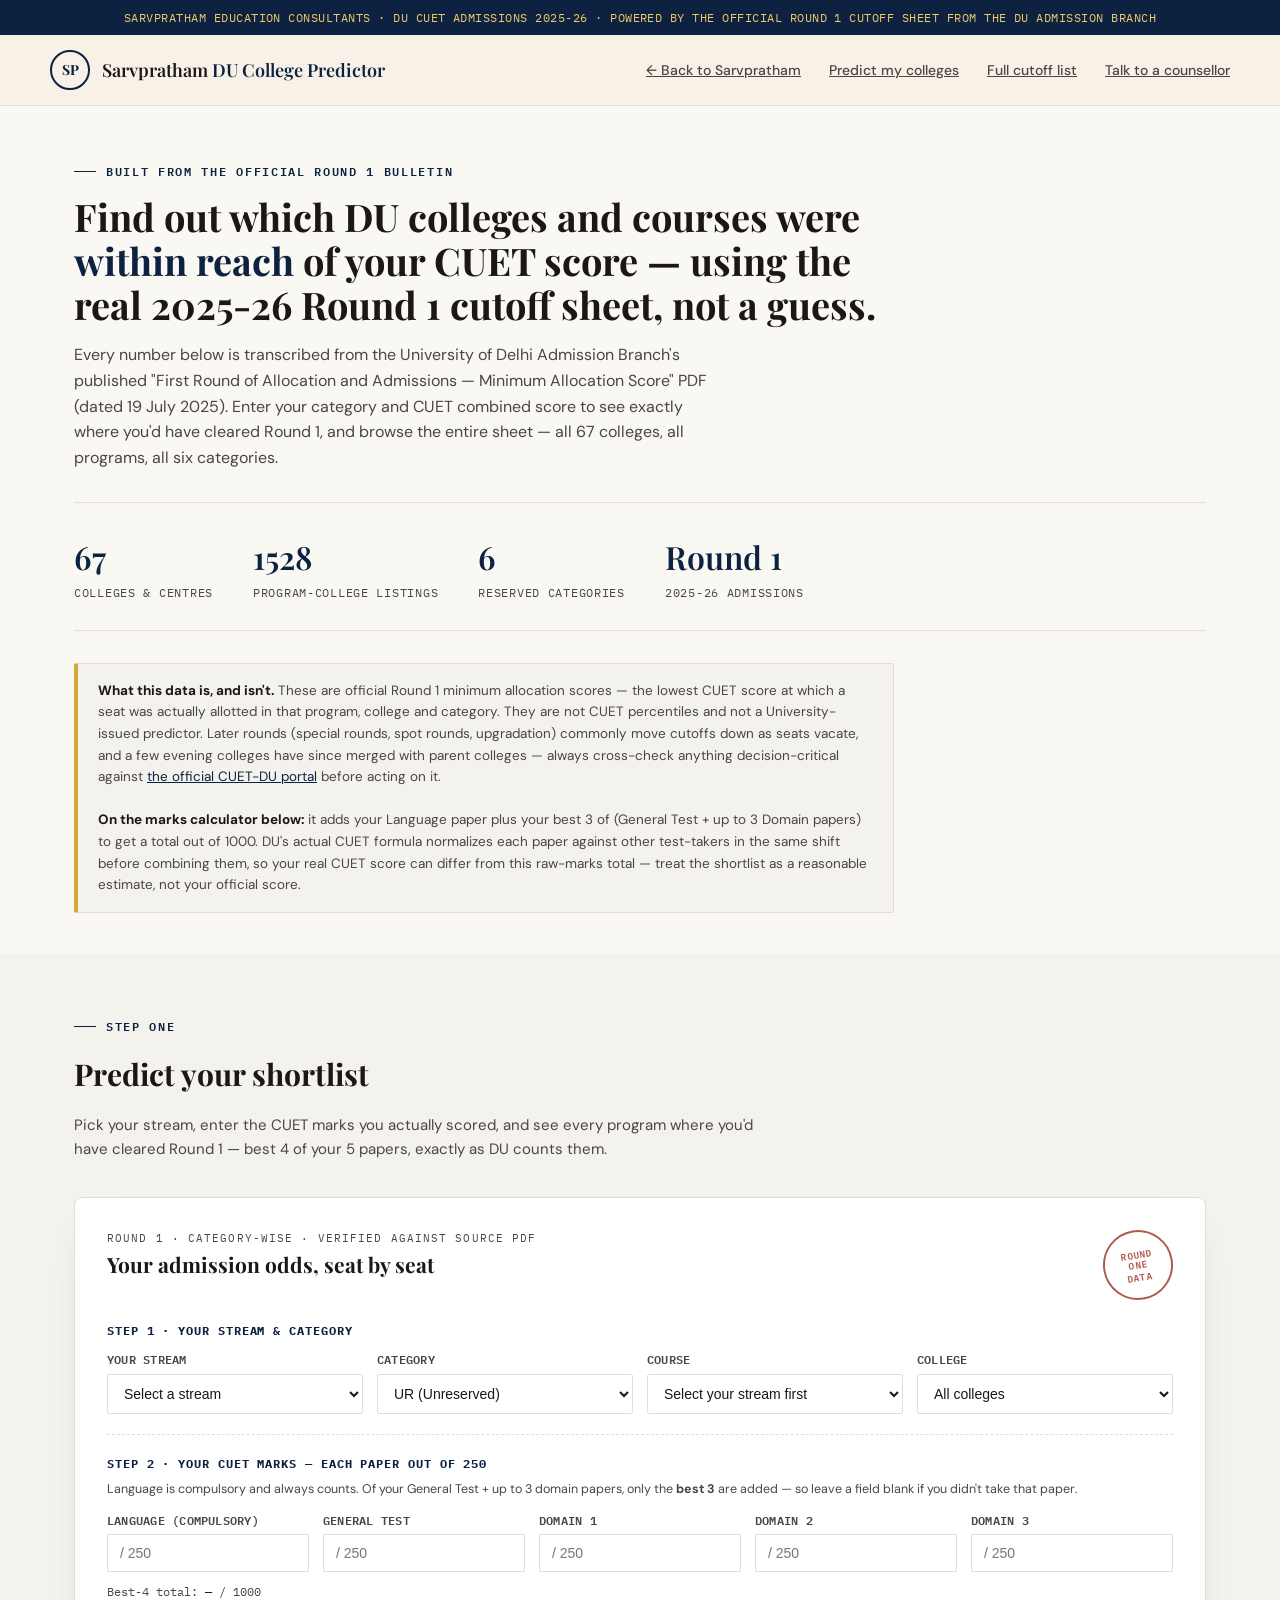
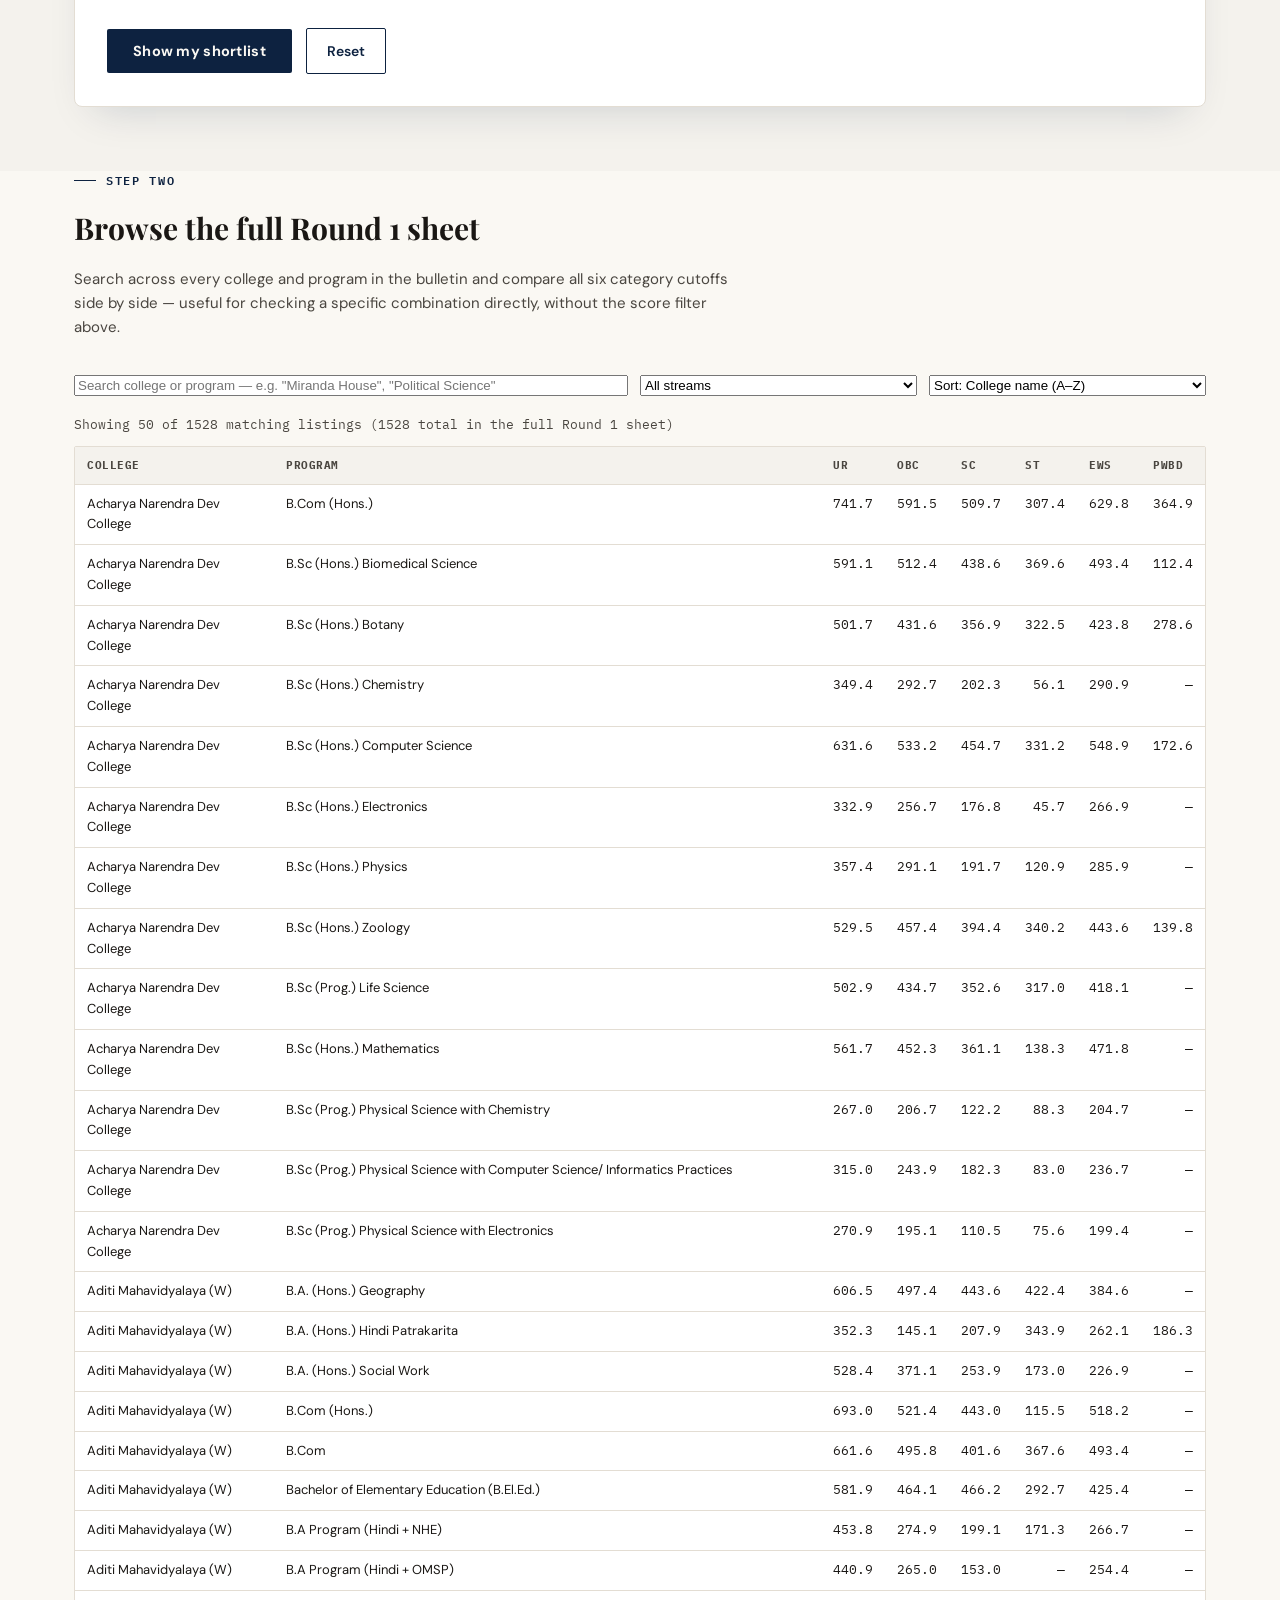
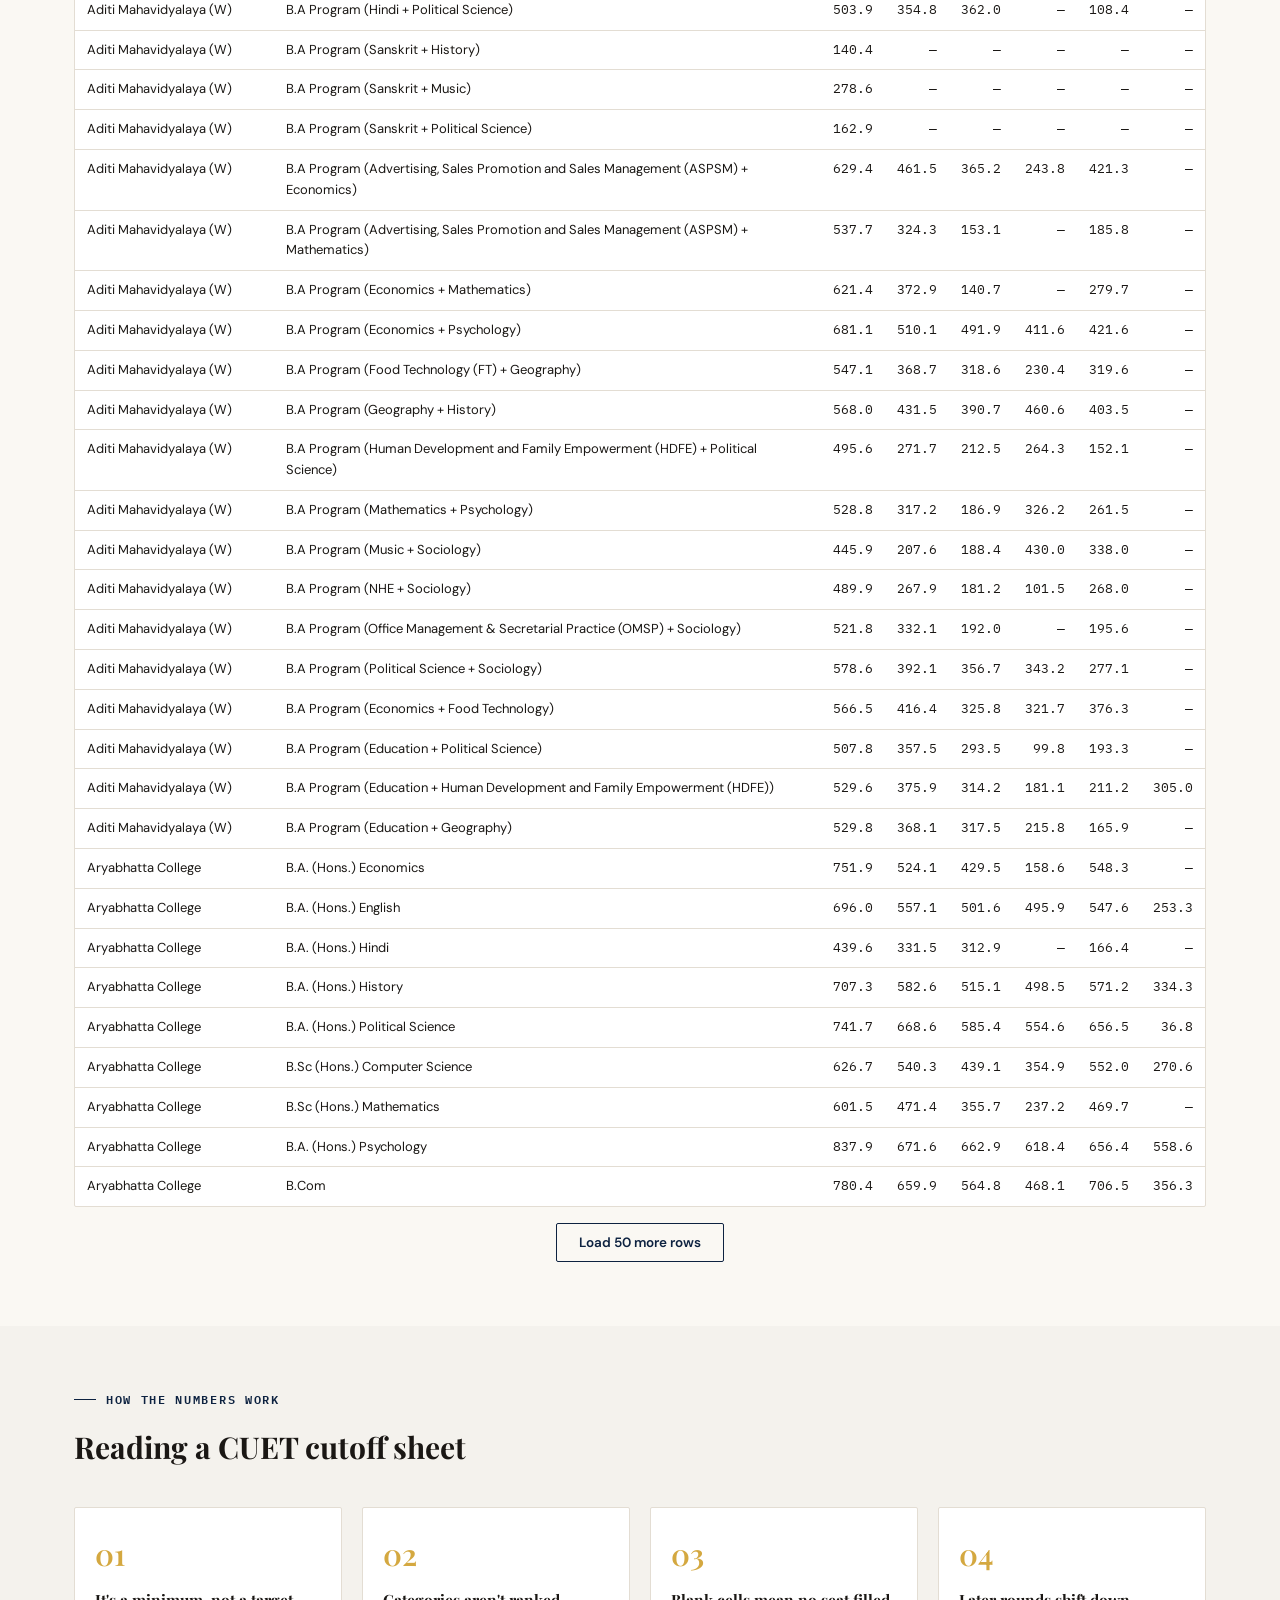
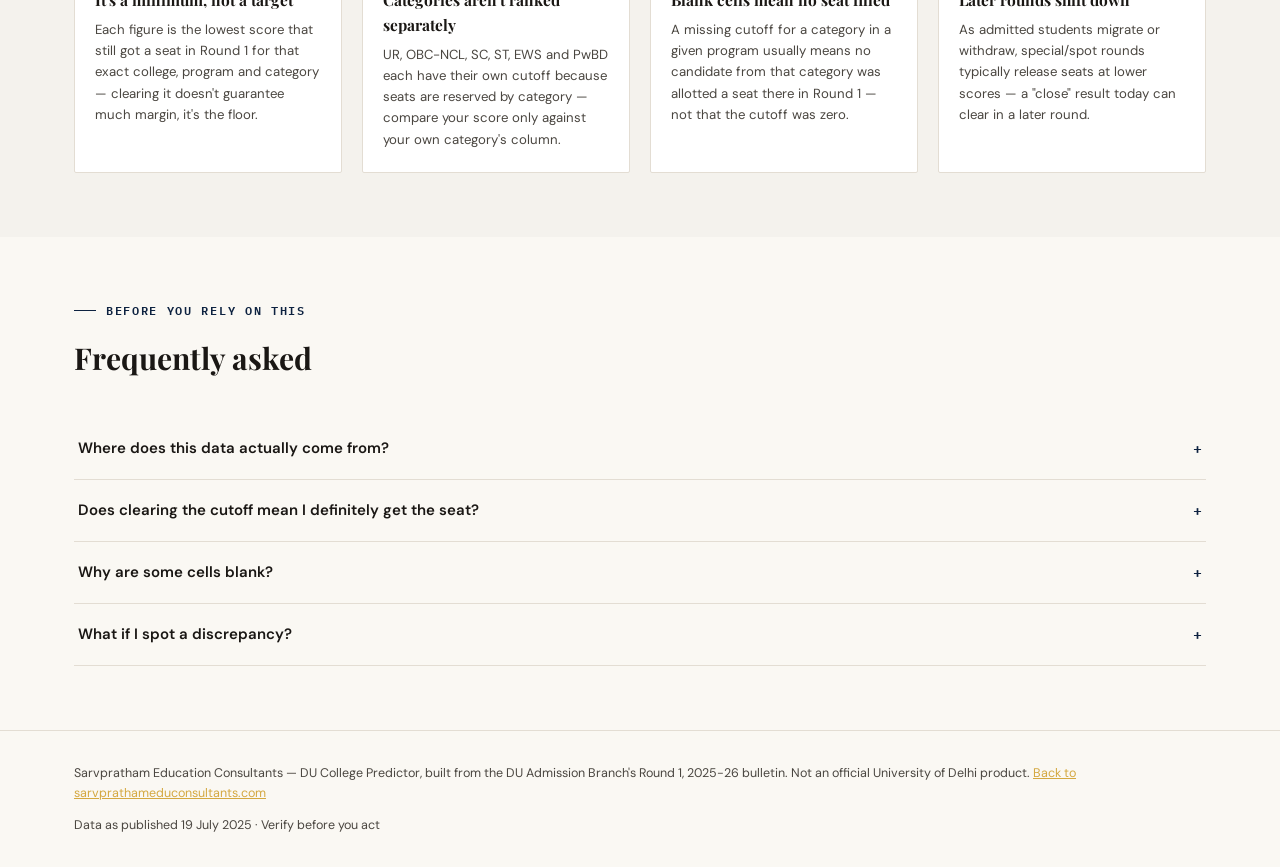
==== commit 48521e68: "CHSNGES" ====
--- a/college-predictor.html
+++ b/college-predictor.html
@@ -175,14 +175,14 @@
 <section class="hero">
   <div class="wrap">
     <div class="eyebrow">Built from the official Round&nbsp;1 bulletin</div>
-    <h1>Find out which DU colleges and courses were <em>within reach</em> of your CSAS score — using the real 2025-26 Round 1 cutoff sheet, not a guess.</h1>
-    <p class="lead">Every number below is transcribed from the University of Delhi Admission Branch's published "First Round of Allocation and Admissions — Minimum Allocation Score" PDF (dated 19 July 2025). Enter your category and CSAS combined score to see exactly where you'd have cleared Round 1, and browse the entire sheet — all 67 colleges, all programs, all six categories.</p>
+    <h1>Find out which DU colleges and courses were <em>within reach</em> of your CUET score — using the real 2025-26 Round 1 cutoff sheet, not a guess.</h1>
+    <p class="lead">Every number below is transcribed from the University of Delhi Admission Branch's published "First Round of Allocation and Admissions — Minimum Allocation Score" PDF (dated 19 July 2025). Enter your category and CUET combined score to see exactly where you'd have cleared Round 1, and browse the entire sheet — all 67 colleges, all programs, all six categories.</p>
 
     <div class="stats" id="statStrip"></div>
 
     <div class="source-note">
-      <strong>What this data is, and isn't.</strong> These are official Round&nbsp;1 minimum allocation scores — the lowest CSAS score at which a seat was actually allotted in that program, college and category. They are not CUET percentiles and not a University-issued predictor. Later rounds (special rounds, spot rounds, upgradation) commonly move cutoffs down as seats vacate, and a few evening colleges have since merged with parent colleges — always cross-check anything decision-critical against <a href="https://admission.uod.ac.in" target="_blank" rel="noopener" style="color:var(--maroon);text-decoration:underline;">the official CSAS-DU portal</a> before acting on it.
-      <br><br><strong>On the marks calculator below:</strong> it adds your Language paper plus your best 3 of (General Test + up to 3 Domain papers) to get a total out of 1000. DU's actual CSAS formula normalizes each paper against other test-takers in the same shift before combining them, so your real CSAS score can differ from this raw-marks total — treat the shortlist as a reasonable estimate, not your official score.
+      <strong>What this data is, and isn't.</strong> These are official Round&nbsp;1 minimum allocation scores — the lowest CUET score at which a seat was actually allotted in that program, college and category. They are not CUET percentiles and not a University-issued predictor. Later rounds (special rounds, spot rounds, upgradation) commonly move cutoffs down as seats vacate, and a few evening colleges have since merged with parent colleges — always cross-check anything decision-critical against <a href="https://admission.uod.ac.in" target="_blank" rel="noopener" style="color:var(--maroon);text-decoration:underline;">the official CUET-DU portal</a> before acting on it.
+      <br><br><strong>On the marks calculator below:</strong> it adds your Language paper plus your best 3 of (General Test + up to 3 Domain papers) to get a total out of 1000. DU's actual CUET formula normalizes each paper against other test-takers in the same shift before combining them, so your real CUET score can differ from this raw-marks total — treat the shortlist as a reasonable estimate, not your official score.
     </div>
   </div>
 </section>
@@ -279,12 +279,12 @@
           <span><i style="background:var(--rust)"></i>Short by more than 15 pts</span>
         </div>
         <div class="result-list" id="resultList"></div>
-        <p class="disclaimer-note">Ranked by margin above cutoff, best first, within your selected stream. Programs with no published cutoff for your category (no seat was allotted to that category in Round&nbsp;1) are excluded. Your total is a best-4 sum of raw marks, not DU's officially normalized CSAS score — see the note above the predictor.</p>
+        <p class="disclaimer-note">Ranked by margin above cutoff, best first, within your selected stream. Programs with no published cutoff for your category (no seat was allotted to that category in Round&nbsp;1) are excluded. Your total is a best-4 sum of raw marks, not DU's officially normalized CUET score — see the note above the predictor.</p>
 
         <div class="cta-card">
           <div>
             <h4 style="font-family:'Playfair Display',serif;font-size:18px;margin-bottom:6px;">Not sure how to read this list?</h4>
-            <p style="font-size:13.5px;color:var(--ink-soft);margin:0;">Our counsellors help you turn this shortlist into an actual CSAS preference order — free 15-minute call.</p>
+            <p style="font-size:13.5px;color:var(--ink-soft);margin:0;">Our counsellors help you turn this shortlist into an actual CUET preference order — free 15-minute call.</p>
           </div>
           <a href="index.html#enquiry" class="cta-btn">Book a Free Call</a>
         </div>
@@ -345,7 +345,7 @@
   <div class="wrap">
     <div class="section-head">
       <div class="eyebrow">How the numbers work</div>
-      <h2>Reading a CSAS cutoff sheet</h2>
+      <h2>Reading a CUET cutoff sheet</h2>
     </div>
     <div class="steps">
       <div class="step"><div class="num">01</div><h3>It's a minimum, not a target</h3><p>Each figure is the lowest score that still got a seat in Round 1 for that exact college, program and category — clearing it doesn't guarantee much margin, it's the floor.</p></div>
@@ -369,7 +369,7 @@
       </div>
       <div class="faq-item">
         <button class="faq-q"><span>Does clearing the cutoff mean I definitely get the seat?</span><span class="plus">+</span></button>
-        <div class="faq-a"><p>No. This shows what happened in Round 1 of this admission cycle only. Your own allocation still depends on your live CSAS preferences, seat availability at the time, and whether you accept and complete admission formalities within the window DU sets. Treat this as a reference point, not a guarantee.</p></div>
+        <div class="faq-a"><p>No. This shows what happened in Round 1 of this admission cycle only. Your own allocation still depends on your live CUET preferences, seat availability at the time, and whether you accept and complete admission formalities within the window DU sets. Treat this as a reference point, not a guarantee.</p></div>
       </div>
       <div class="faq-item">
         <button class="faq-q"><span>Why are some cells blank?</span><span class="plus">+</span></button>
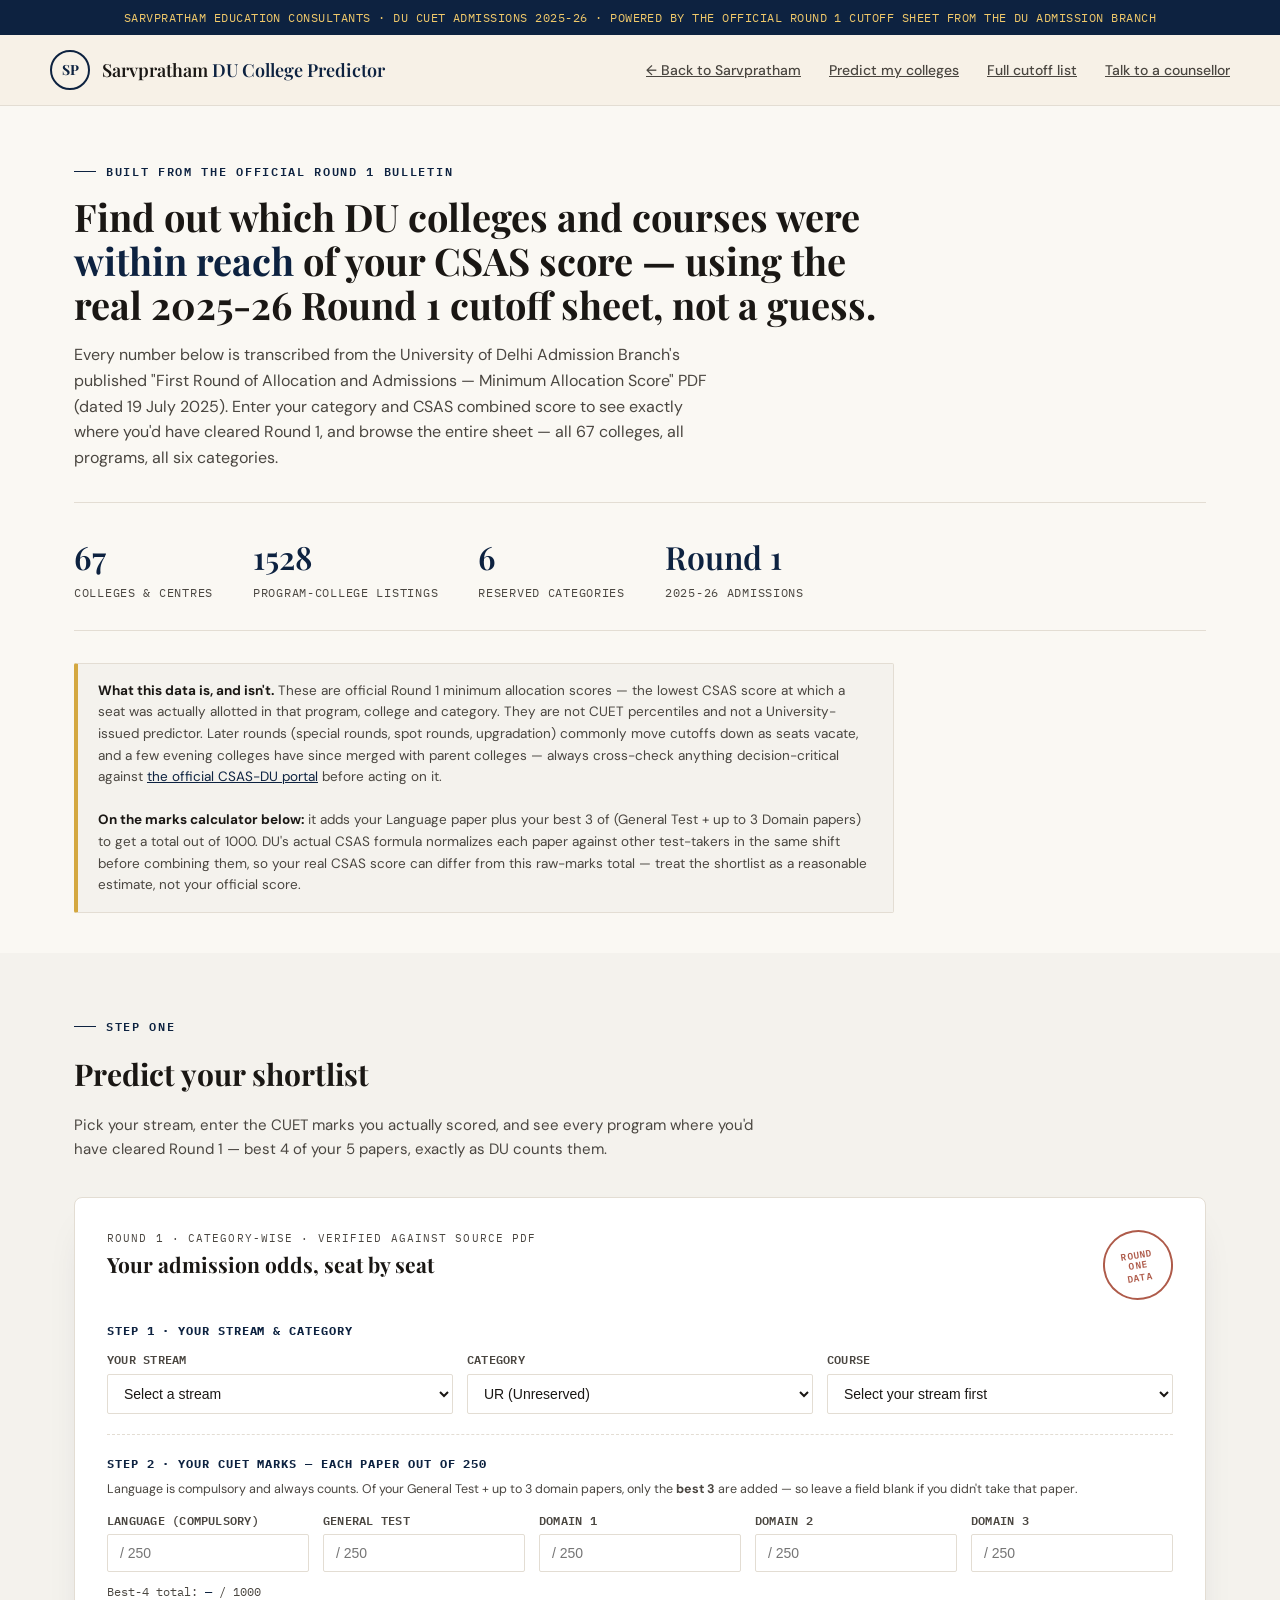
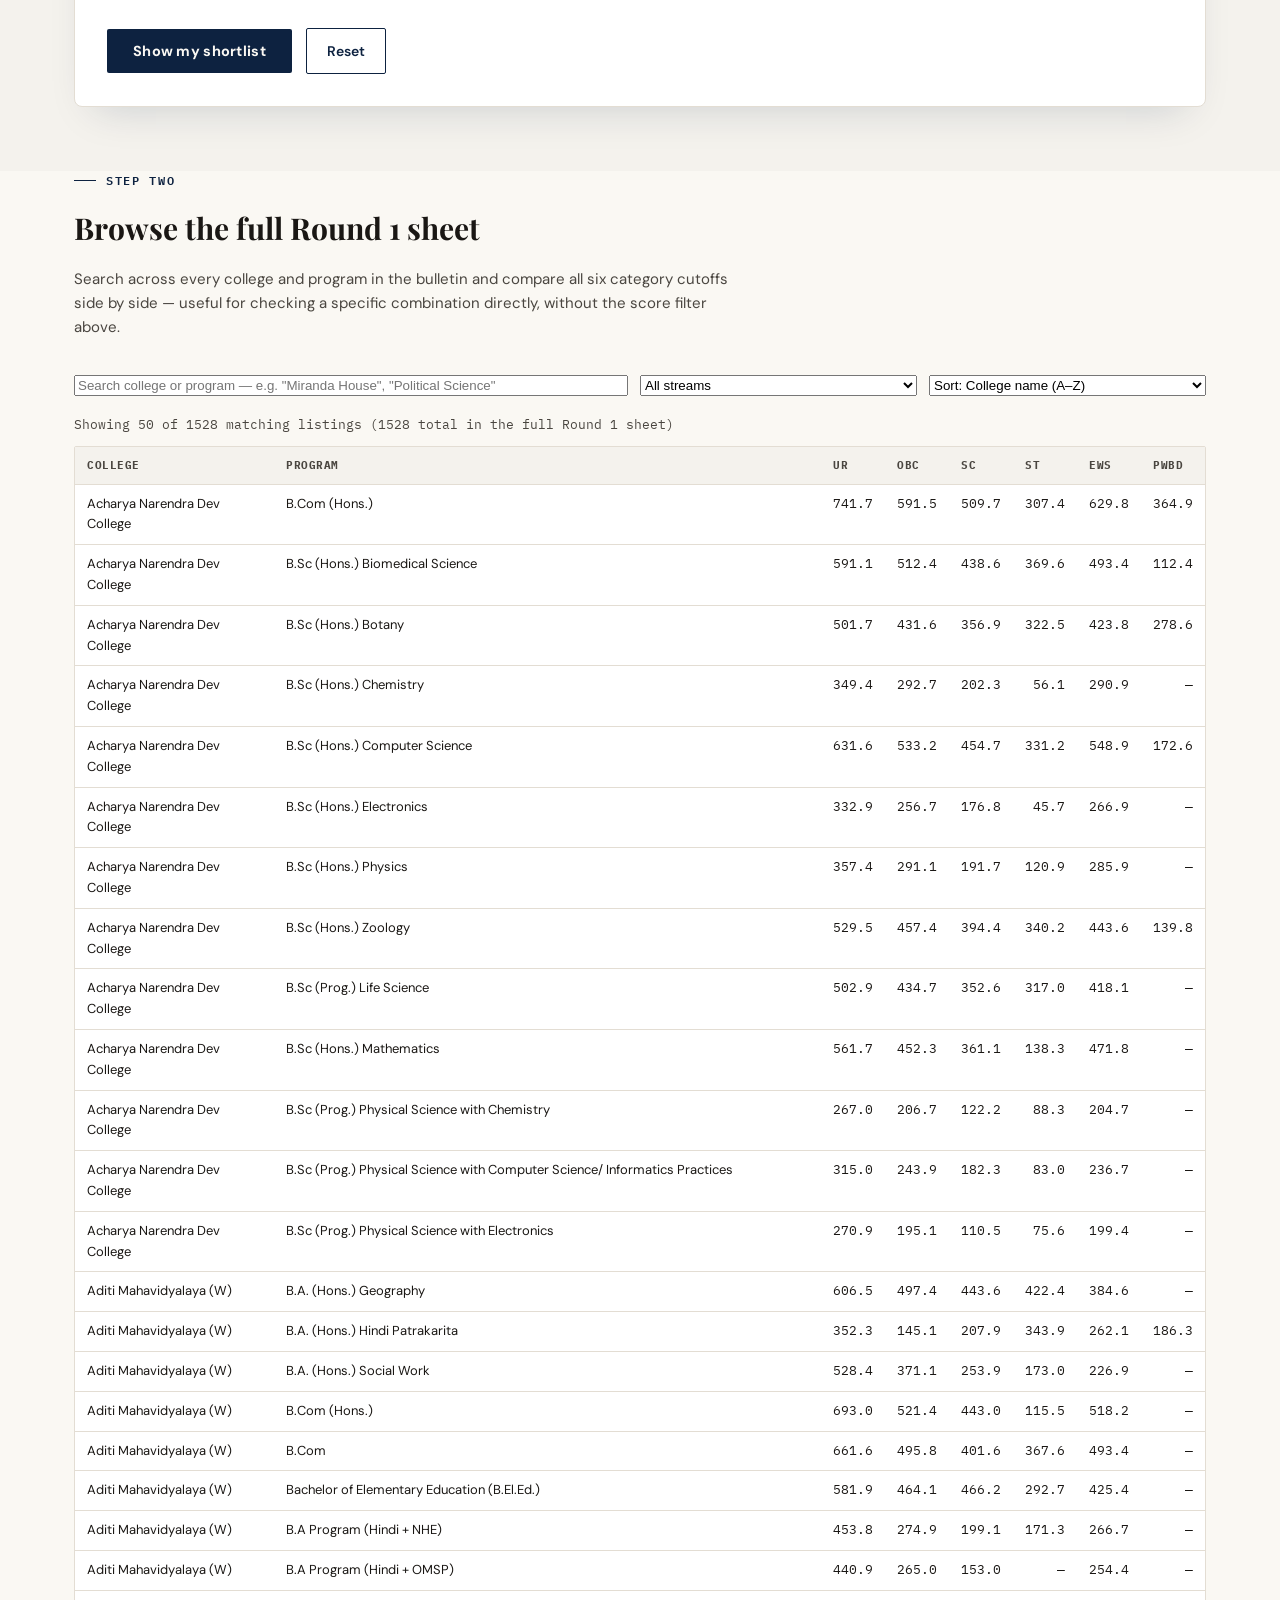
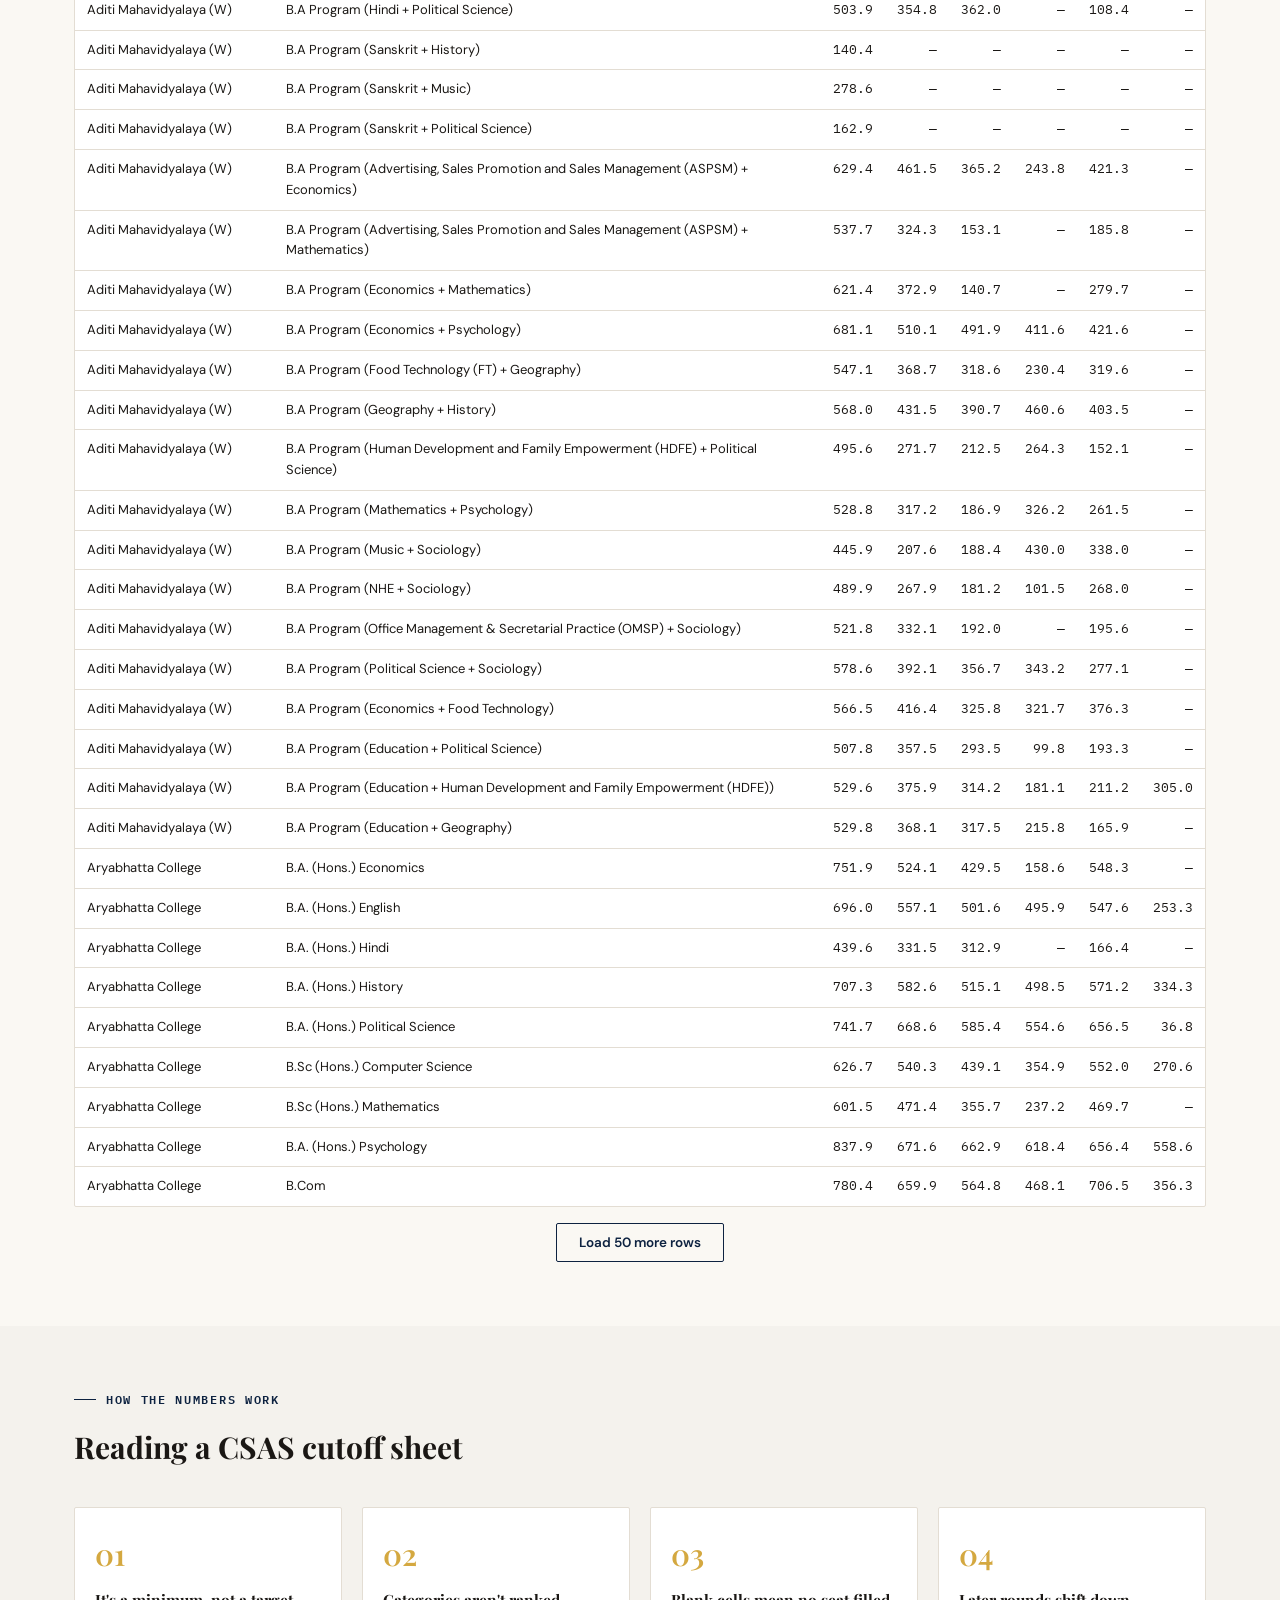
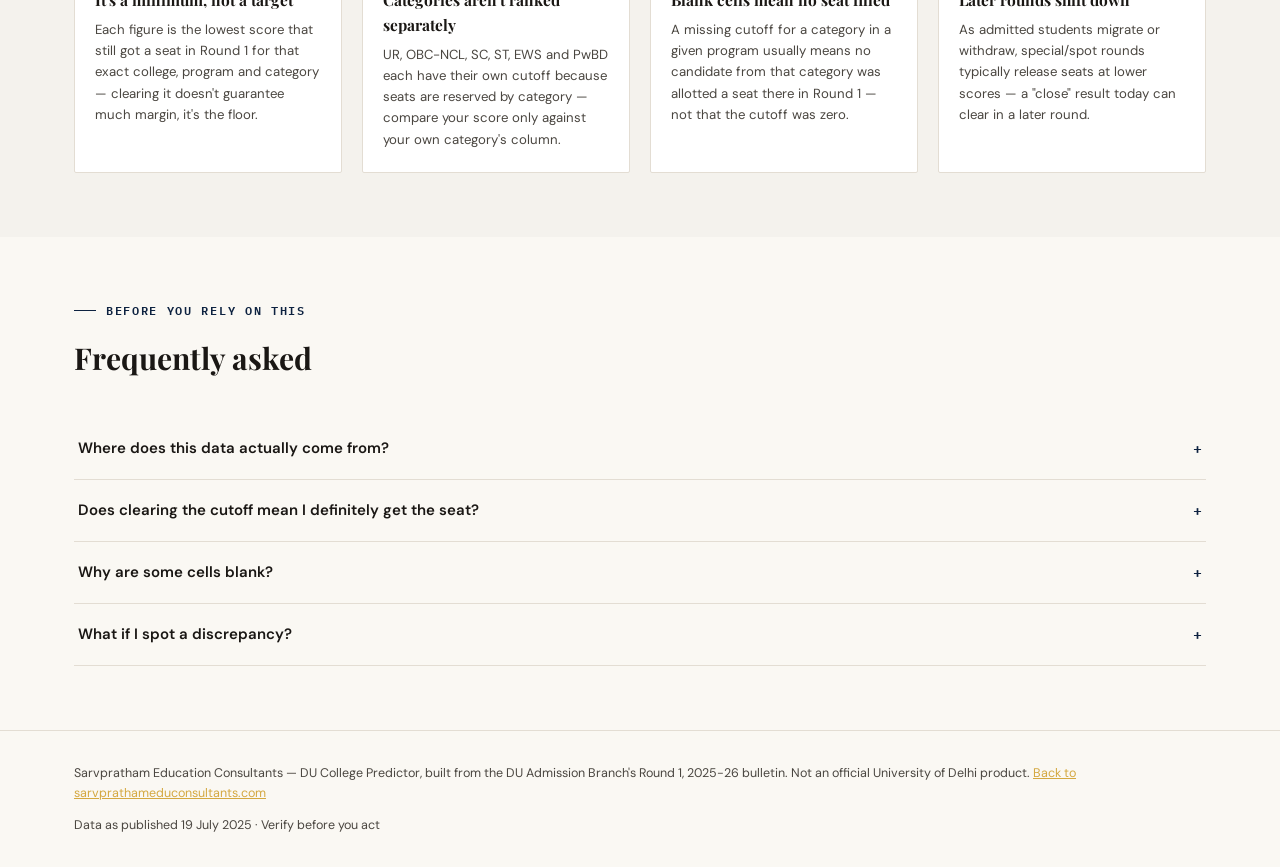
==== commit dd6034b8: "changes" ====
--- a/college-predictor.html
+++ b/college-predictor.html
@@ -175,14 +175,14 @@
 <section class="hero">
   <div class="wrap">
     <div class="eyebrow">Built from the official Round&nbsp;1 bulletin</div>
-    <h1>Find out which DU colleges and courses were <em>within reach</em> of your CUET score — using the real 2025-26 Round 1 cutoff sheet, not a guess.</h1>
-    <p class="lead">Every number below is transcribed from the University of Delhi Admission Branch's published "First Round of Allocation and Admissions — Minimum Allocation Score" PDF (dated 19 July 2025). Enter your category and CUET combined score to see exactly where you'd have cleared Round 1, and browse the entire sheet — all 67 colleges, all programs, all six categories.</p>
+    <h1>Find out which DU colleges and courses were <em>within reach</em> of your CSAS score — using the real 2025-26 Round 1 cutoff sheet, not a guess.</h1>
+    <p class="lead">Every number below is transcribed from the University of Delhi Admission Branch's published "First Round of Allocation and Admissions — Minimum Allocation Score" PDF (dated 19 July 2025). Enter your category and CSAS combined score to see exactly where you'd have cleared Round 1, and browse the entire sheet — all 67 colleges, all programs, all six categories.</p>
 
     <div class="stats" id="statStrip"></div>
 
     <div class="source-note">
-      <strong>What this data is, and isn't.</strong> These are official Round&nbsp;1 minimum allocation scores — the lowest CUET score at which a seat was actually allotted in that program, college and category. They are not CUET percentiles and not a University-issued predictor. Later rounds (special rounds, spot rounds, upgradation) commonly move cutoffs down as seats vacate, and a few evening colleges have since merged with parent colleges — always cross-check anything decision-critical against <a href="https://admission.uod.ac.in" target="_blank" rel="noopener" style="color:var(--maroon);text-decoration:underline;">the official CUET-DU portal</a> before acting on it.
-      <br><br><strong>On the marks calculator below:</strong> it adds your Language paper plus your best 3 of (General Test + up to 3 Domain papers) to get a total out of 1000. DU's actual CUET formula normalizes each paper against other test-takers in the same shift before combining them, so your real CUET score can differ from this raw-marks total — treat the shortlist as a reasonable estimate, not your official score.
+      <strong>What this data is, and isn't.</strong> These are official Round&nbsp;1 minimum allocation scores — the lowest CSAS score at which a seat was actually allotted in that program, college and category. They are not CUET percentiles and not a University-issued predictor. Later rounds (special rounds, spot rounds, upgradation) commonly move cutoffs down as seats vacate, and a few evening colleges have since merged with parent colleges — always cross-check anything decision-critical against <a href="https://admission.uod.ac.in" target="_blank" rel="noopener" style="color:var(--maroon);text-decoration:underline;">the official CSAS-DU portal</a> before acting on it.
+      <br><br><strong>On the marks calculator below:</strong> it adds your Language paper plus your best 3 of (General Test + up to 3 Domain papers) to get a total out of 1000. DU's actual CSAS formula normalizes each paper against other test-takers in the same shift before combining them, so your real CSAS score can differ from this raw-marks total — treat the shortlist as a reasonable estimate, not your official score.
     </div>
   </div>
 </section>
@@ -206,7 +206,7 @@
 
       <div class="subject-block" style="border-top:none;padding-top:0;margin-top:0;">
         <div class="mini-head">Step 1 · Your stream &amp; category</div>
-        <div class="form-grid" style="grid-template-columns:repeat(4,1fr);">
+        <div class="form-grid" style="grid-template-columns:repeat(3,1fr);">
           <div class="field">
             <label for="streamSelect">Your stream</label>
             <select id="streamSelect">
@@ -230,12 +230,6 @@
               <option value="">Select your stream first</option>
             </select>
           </div>
-          <div class="field">
-            <label for="collegeSelect">College</label>
-            <select id="collegeSelect">
-              <option value="">All colleges</option>
-            </select>
-          </div>
         </div>
       </div>
 
@@ -279,12 +273,12 @@
           <span><i style="background:var(--rust)"></i>Short by more than 15 pts</span>
         </div>
         <div class="result-list" id="resultList"></div>
-        <p class="disclaimer-note">Ranked by margin above cutoff, best first, within your selected stream. Programs with no published cutoff for your category (no seat was allotted to that category in Round&nbsp;1) are excluded. Your total is a best-4 sum of raw marks, not DU's officially normalized CUET score — see the note above the predictor.</p>
+        <p class="disclaimer-note">Ranked by margin above cutoff, best first, within your selected stream. Programs with no published cutoff for your category (no seat was allotted to that category in Round&nbsp;1) are excluded. Your total is a best-4 sum of raw marks, not DU's officially normalized CSAS score — see the note above the predictor.</p>
 
         <div class="cta-card">
           <div>
             <h4 style="font-family:'Playfair Display',serif;font-size:18px;margin-bottom:6px;">Not sure how to read this list?</h4>
-            <p style="font-size:13.5px;color:var(--ink-soft);margin:0;">Our counsellors help you turn this shortlist into an actual CUET preference order — free 15-minute call.</p>
+            <p style="font-size:13.5px;color:var(--ink-soft);margin:0;">Our counsellors help you turn this shortlist into an actual CSAS preference order — free 15-minute call.</p>
           </div>
           <a href="index.html#enquiry" class="cta-btn">Book a Free Call</a>
         </div>
@@ -345,7 +339,7 @@
   <div class="wrap">
     <div class="section-head">
       <div class="eyebrow">How the numbers work</div>
-      <h2>Reading a CUET cutoff sheet</h2>
+      <h2>Reading a CSAS cutoff sheet</h2>
     </div>
     <div class="steps">
       <div class="step"><div class="num">01</div><h3>It's a minimum, not a target</h3><p>Each figure is the lowest score that still got a seat in Round 1 for that exact college, program and category — clearing it doesn't guarantee much margin, it's the floor.</p></div>
@@ -369,7 +363,7 @@
       </div>
       <div class="faq-item">
         <button class="faq-q"><span>Does clearing the cutoff mean I definitely get the seat?</span><span class="plus">+</span></button>
-        <div class="faq-a"><p>No. This shows what happened in Round 1 of this admission cycle only. Your own allocation still depends on your live CUET preferences, seat availability at the time, and whether you accept and complete admission formalities within the window DU sets. Treat this as a reference point, not a guarantee.</p></div>
+        <div class="faq-a"><p>No. This shows what happened in Round 1 of this admission cycle only. Your own allocation still depends on your live CSAS preferences, seat availability at the time, and whether you accept and complete admission formalities within the window DU sets. Treat this as a reference point, not a guarantee.</p></div>
       </div>
       <div class="faq-item">
         <button class="faq-q"><span>Why are some cells blank?</span><span class="plus">+</span></button>
@@ -410,14 +404,6 @@
     ['Round 1', '2025-26 admissions']
   ];
   statStrip.innerHTML = statData.map(s=>`<div class="stat"><div class="n">${s[0]}</div><div class="l">${s[1]}</div></div>`).join('');
-
-  // ---------- college select ----------
-  const collegeSelect = document.getElementById('collegeSelect');
-  colleges.forEach(c=>{
-    const opt = document.createElement('option');
-    opt.value = c; opt.textContent = c;
-    collegeSelect.appendChild(opt);
-  });
 
   // ---------- stream select drives course dropdown ----------
   const streamSelect = document.getElementById('streamSelect');
@@ -521,13 +507,11 @@
     const score = totalInfo.total;
     const category = document.getElementById('categorySelect').value;
     const course = courseSelect.value;
-    const college = collegeSelect.value;
 
     const idx = CAT_IDX[category];
     let matches = rows.filter(r=>{
       if (r[idx] === null) return false;
       if (r[2] !== stream) return false;
-      if (college && r[0] !== college) return false;
       if (course && r[1] !== course) return false;
       return true;
     }).map(r=>{
@@ -540,10 +524,10 @@
 
     resultsTitle.textContent = 'Your shortlist';
     resultsSub.innerHTML = `${stream} · ${category} category · Best-4 total ${score.toFixed(1)}/1000 (${totalInfo.papersCounted} papers counted) · ${matches.length} matching listing${matches.length===1?'':'s'}` +
-      (course ? ` · ${course}` : '') + (college ? ` · ${college}` : '');
+      (course ? ` · ${course}` : '');
 
     if (matches.length === 0){
-      resultList.innerHTML = `<div class="empty-note">No listings match those filters for this category. Try clearing the keyword/college filter, or double-check the category.</div>`;
+      resultList.innerHTML = `<div class="empty-note">No listings match those filters for this category. Try clearing the course filter, or double-check the category.</div>`;
     } else {
       const header = `<div class="result-row header"><span>College</span><span>Program</span><span class="num">Cutoff</span><span class="num">Margin</span><span>Status</span></div>`;
       const body = matches.map(m=>{
@@ -571,7 +555,6 @@
     streamSelect.value = '';
     populateCourses('');
     document.getElementById('categorySelect').value = 'UR';
-    collegeSelect.value = '';
     [langInput, genInput, dom1Input, dom2Input, dom3Input].forEach(el=>el.value='');
     updateLiveTotal();
     document.getElementById('results').classList.remove('show');
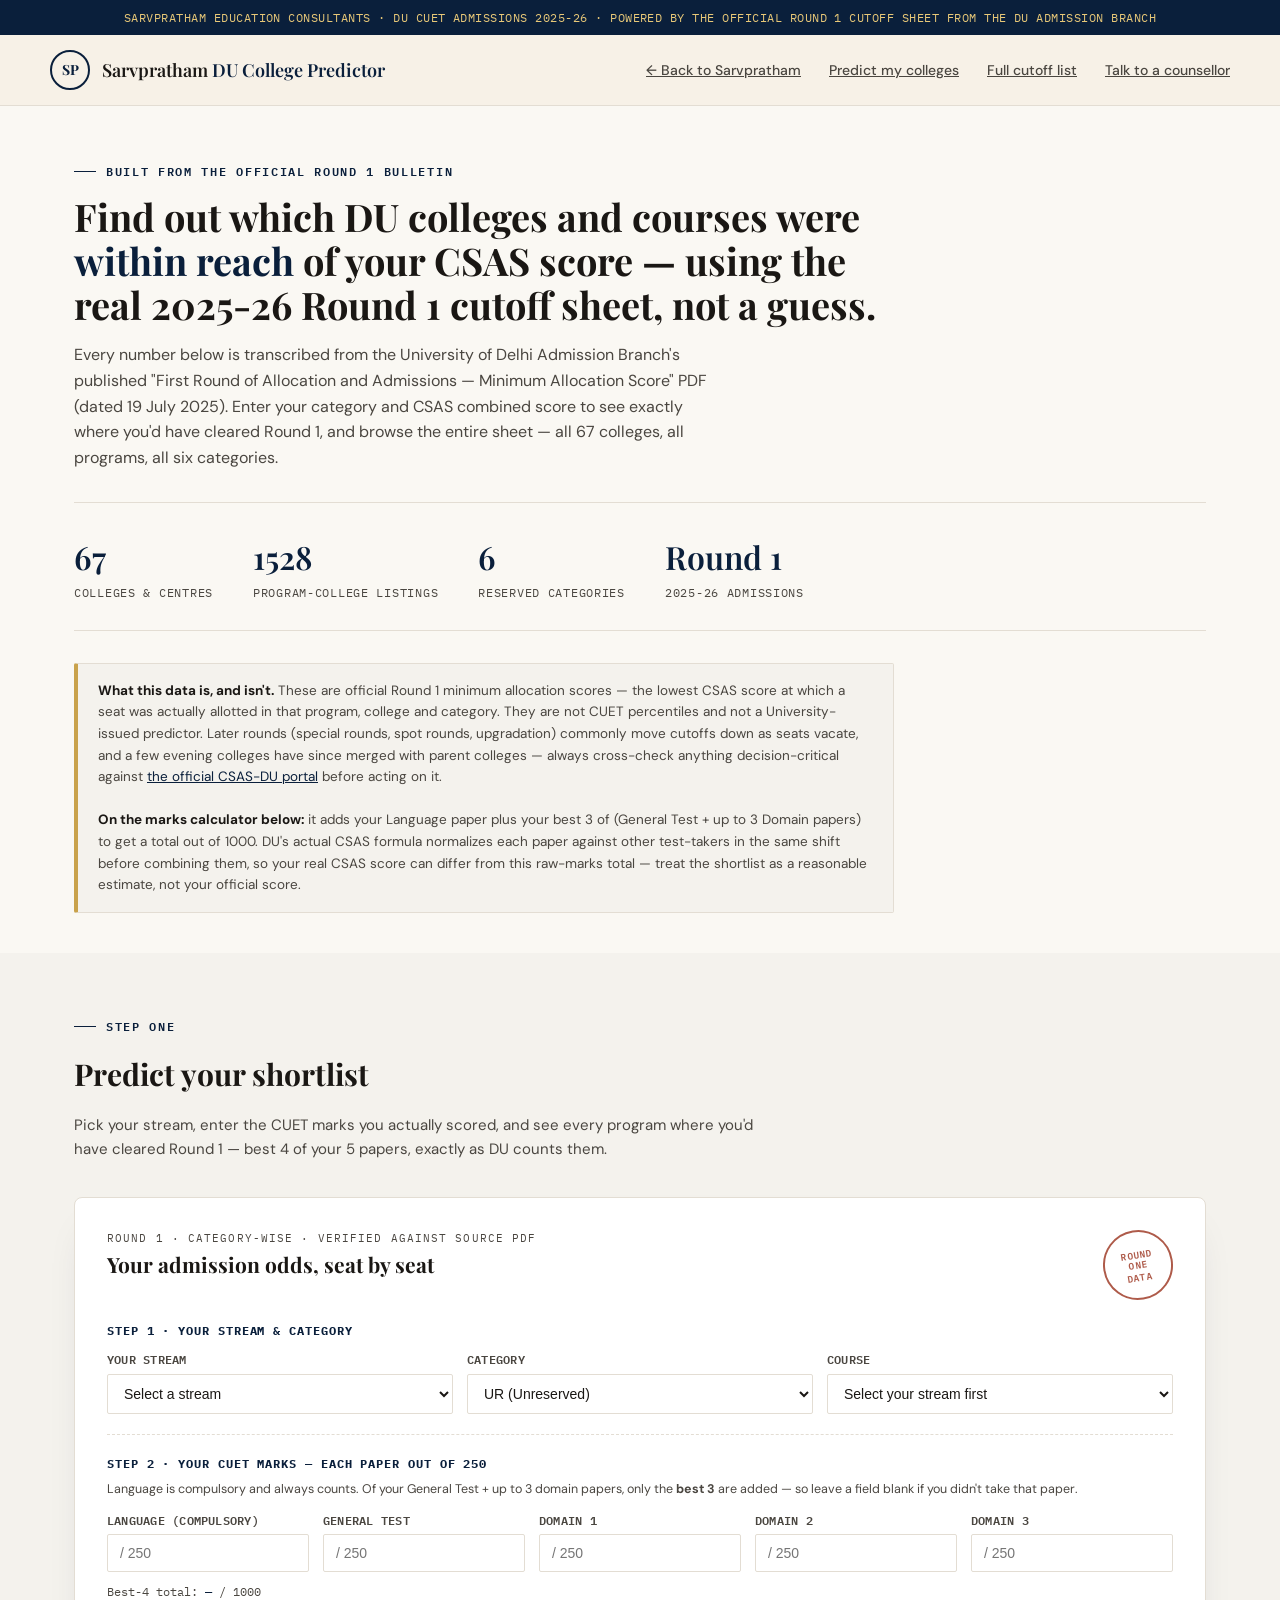
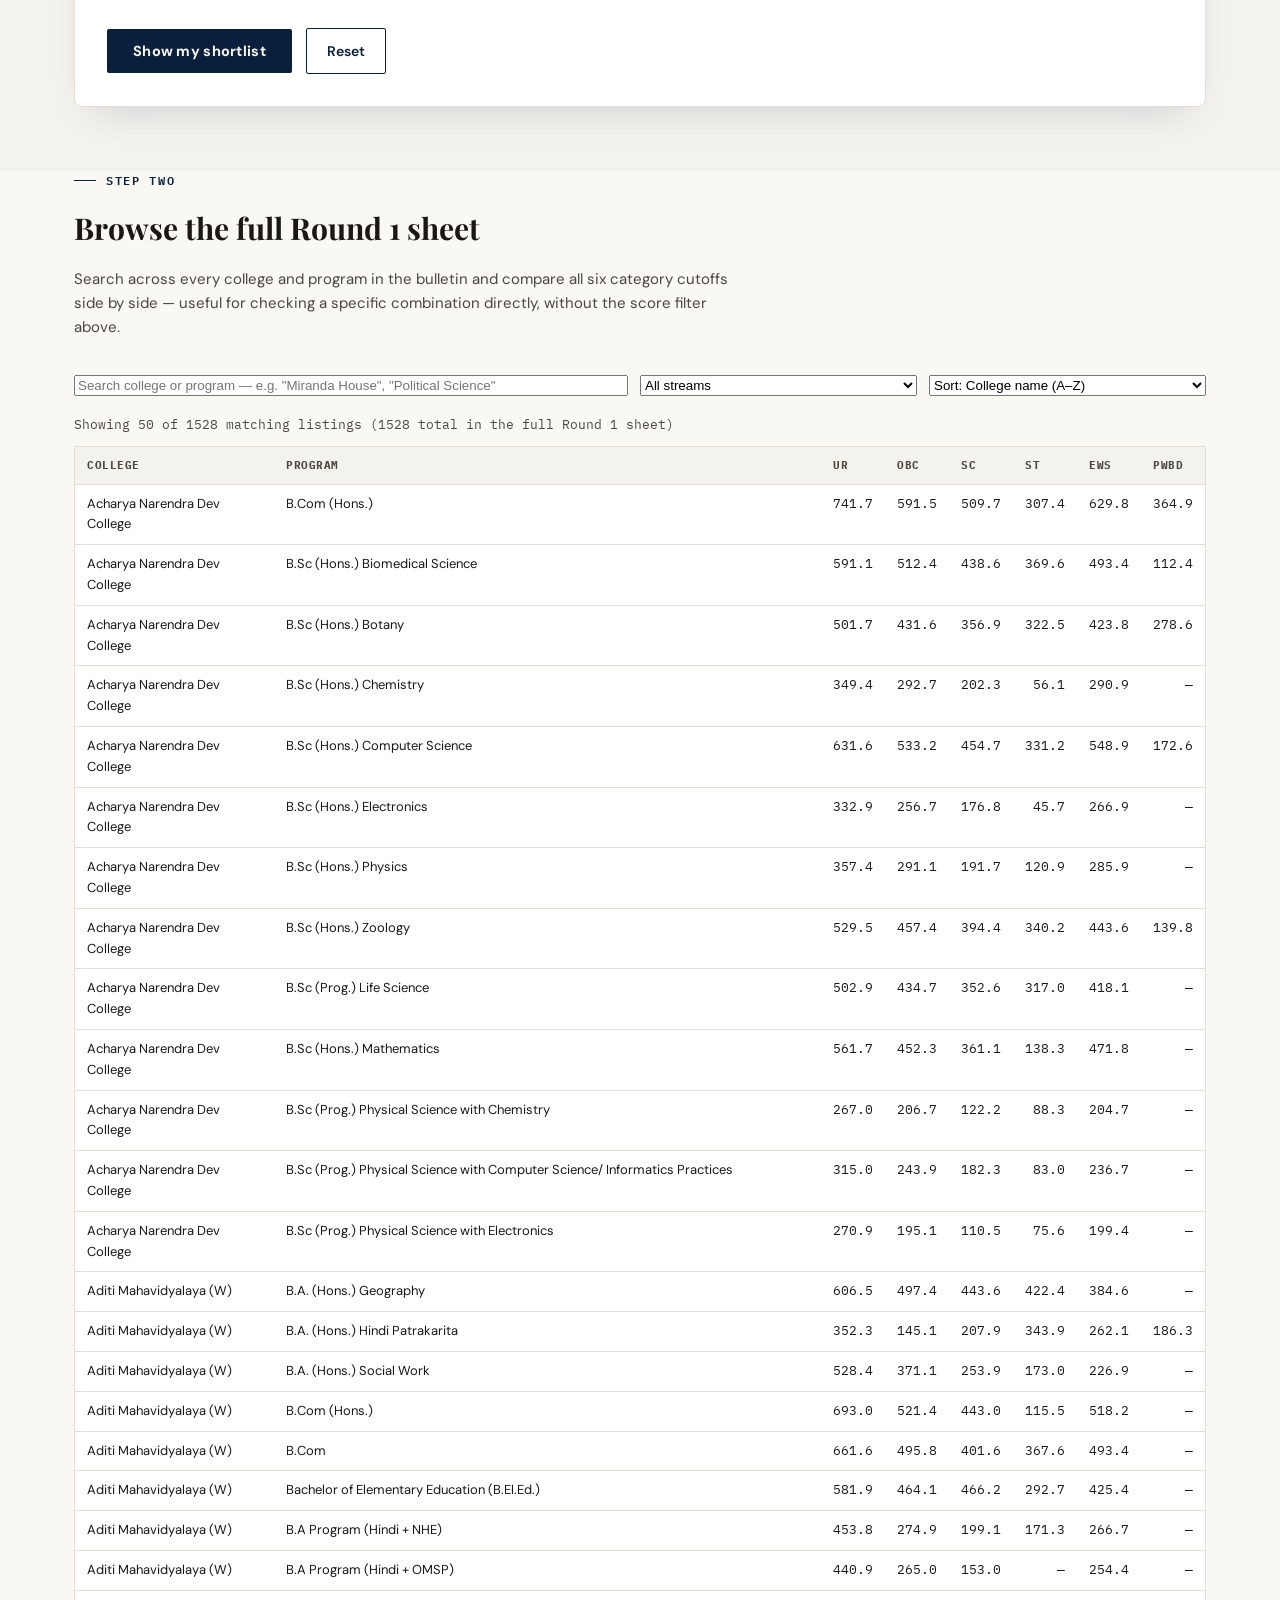
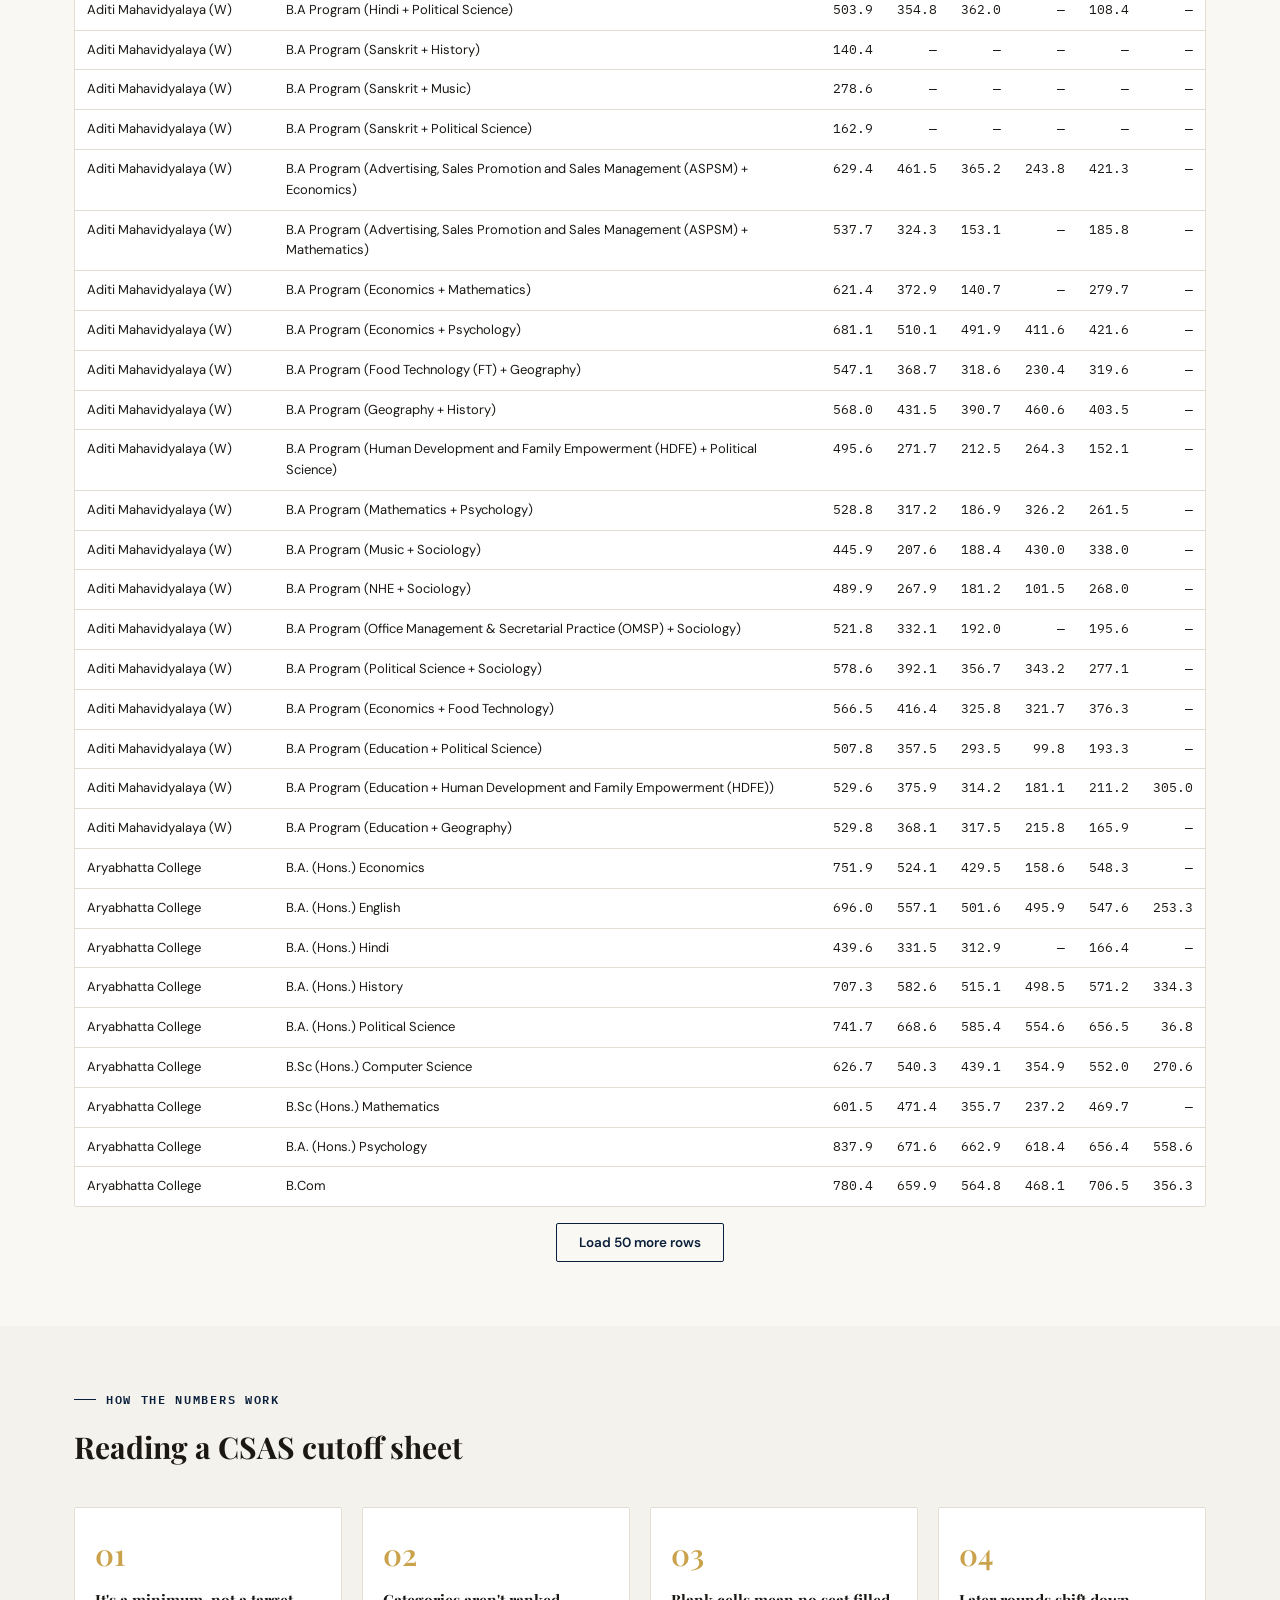
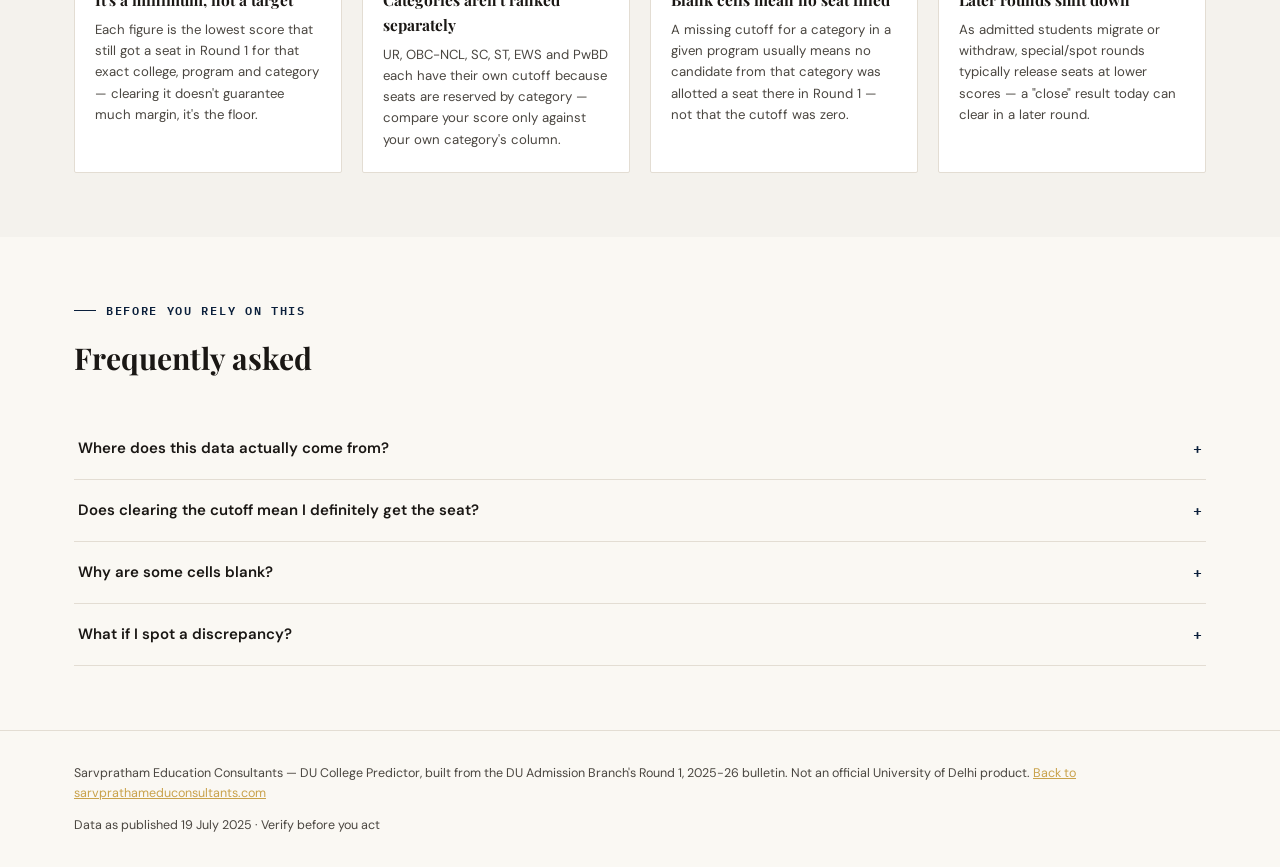
==== commit 05ebd928: "Add files via upload" ====
--- a/college-predictor.html
+++ b/college-predictor.html
@@ -11,8 +11,8 @@
   :root{
     --paper:#FAF8F3; --paper-alt:#F4F2ED; --card:#FFFFFF;
     --ink:#1A1714; --ink-soft:#4A4640;
-    --maroon:#0D2240; --maroon-dark:#081525;
-    --gold:#D4A840; --gold-light:#f0c96a;
+    --maroon:#0A1F3B; --maroon-dark:#061225;
+    --gold:#C9A24B; --gold-light:#E8C878;
     --sage:#3F6B4A; --rust:#A13F2B; --line:#E3DDD3;
     --shadow: 0 20px 40px -20px rgba(13,34,64,0.18);
     --radius: 8px;
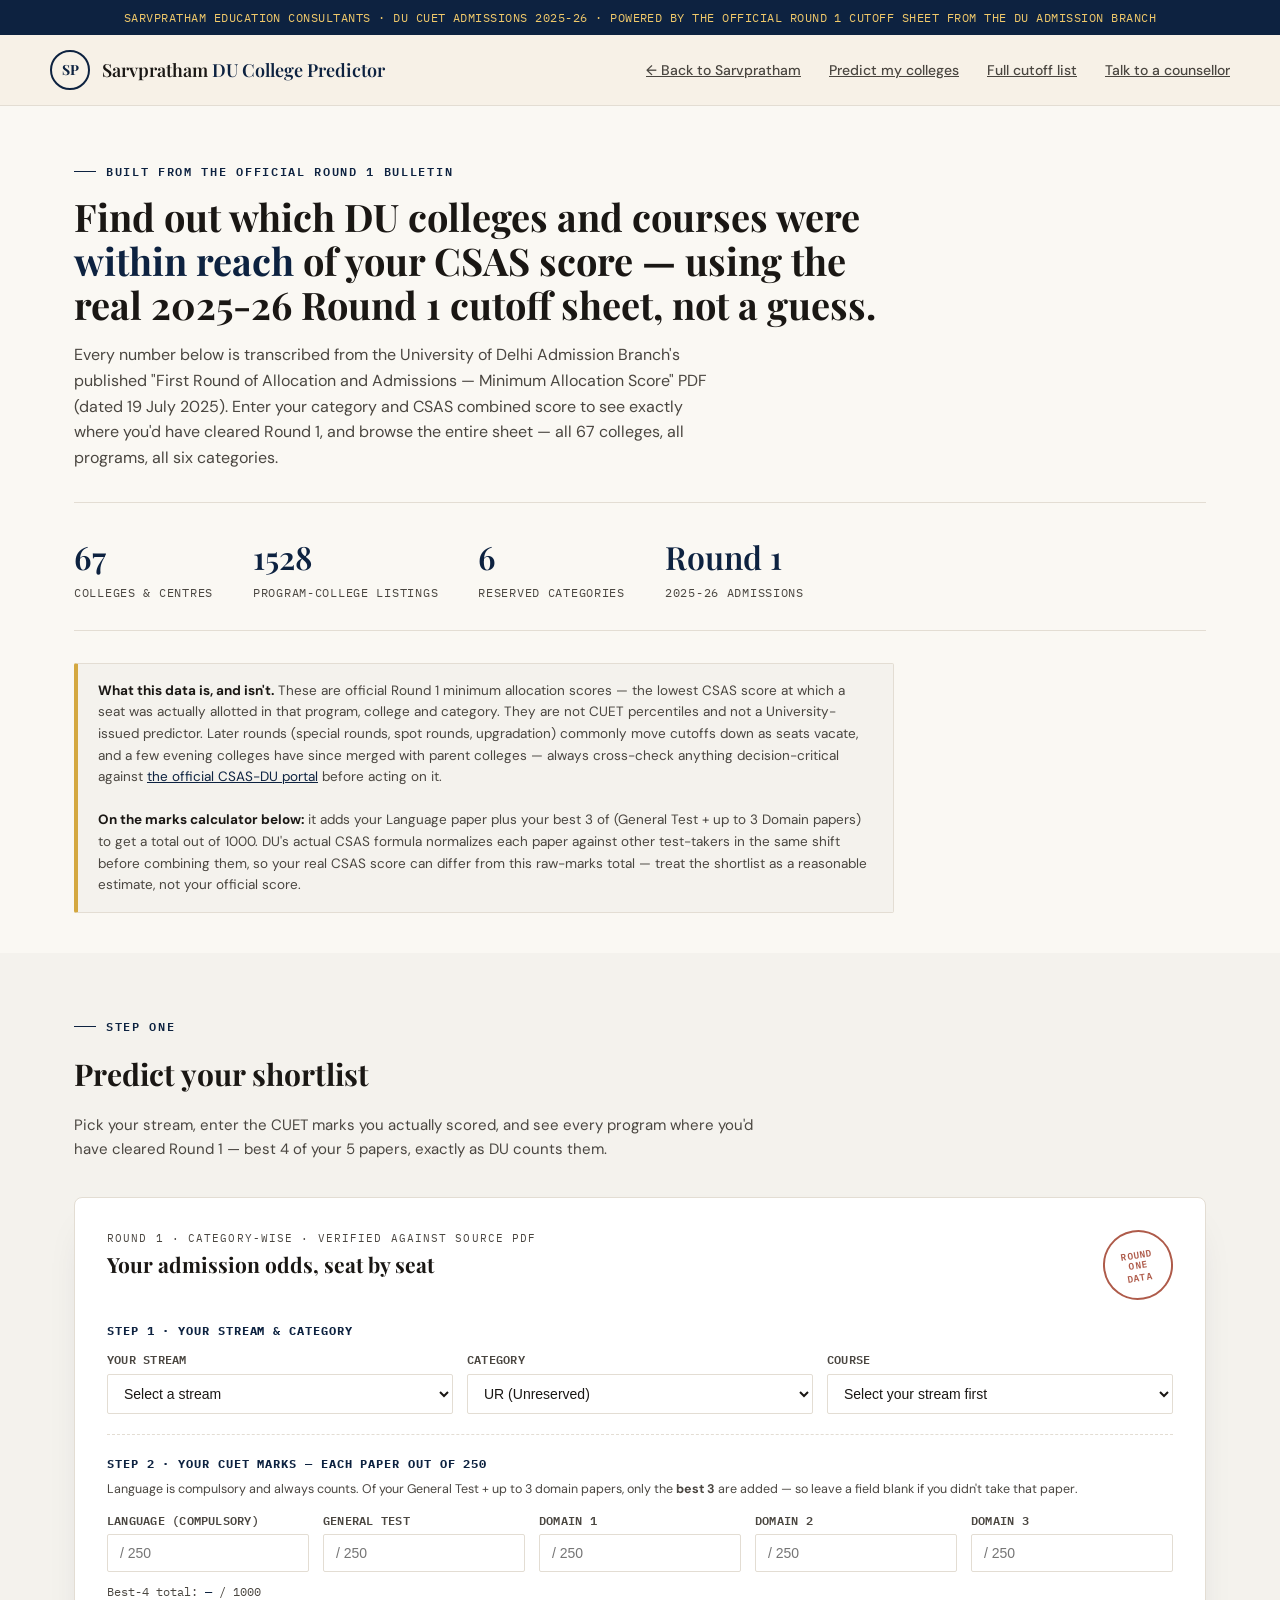
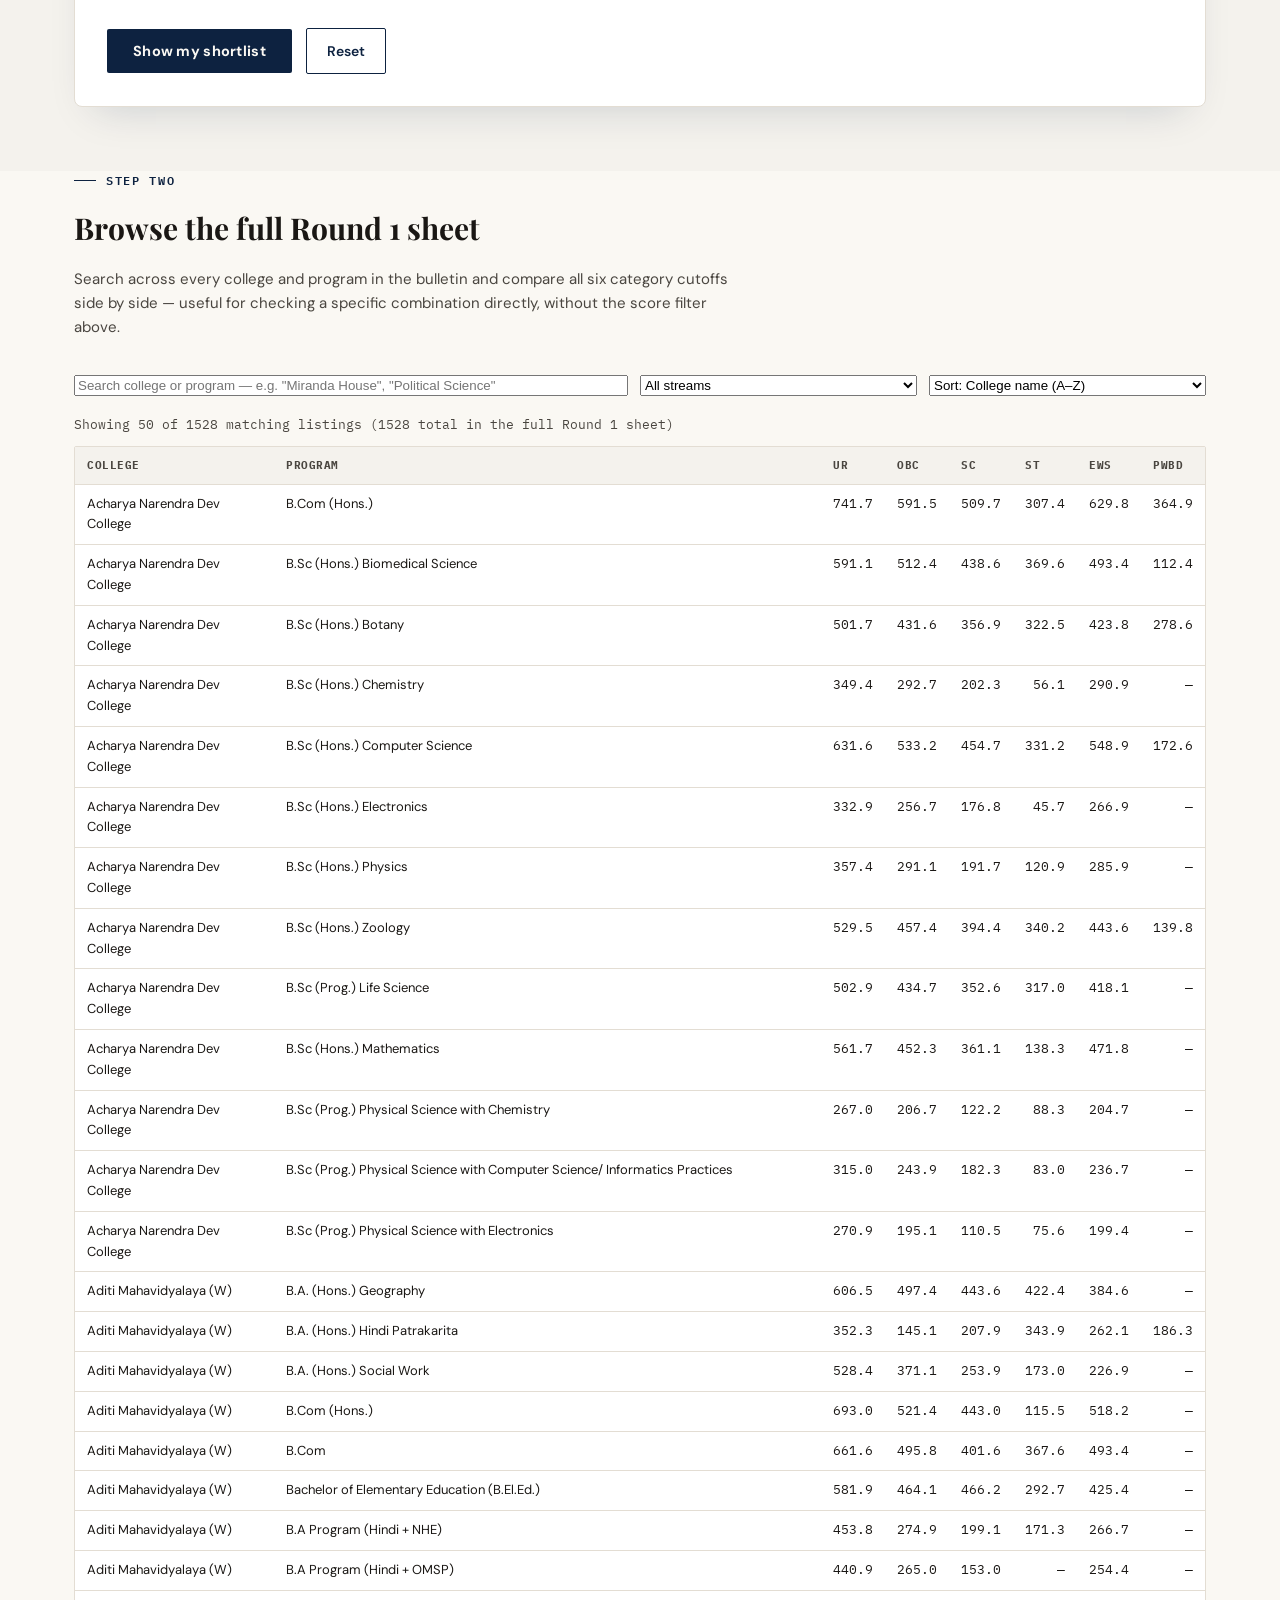
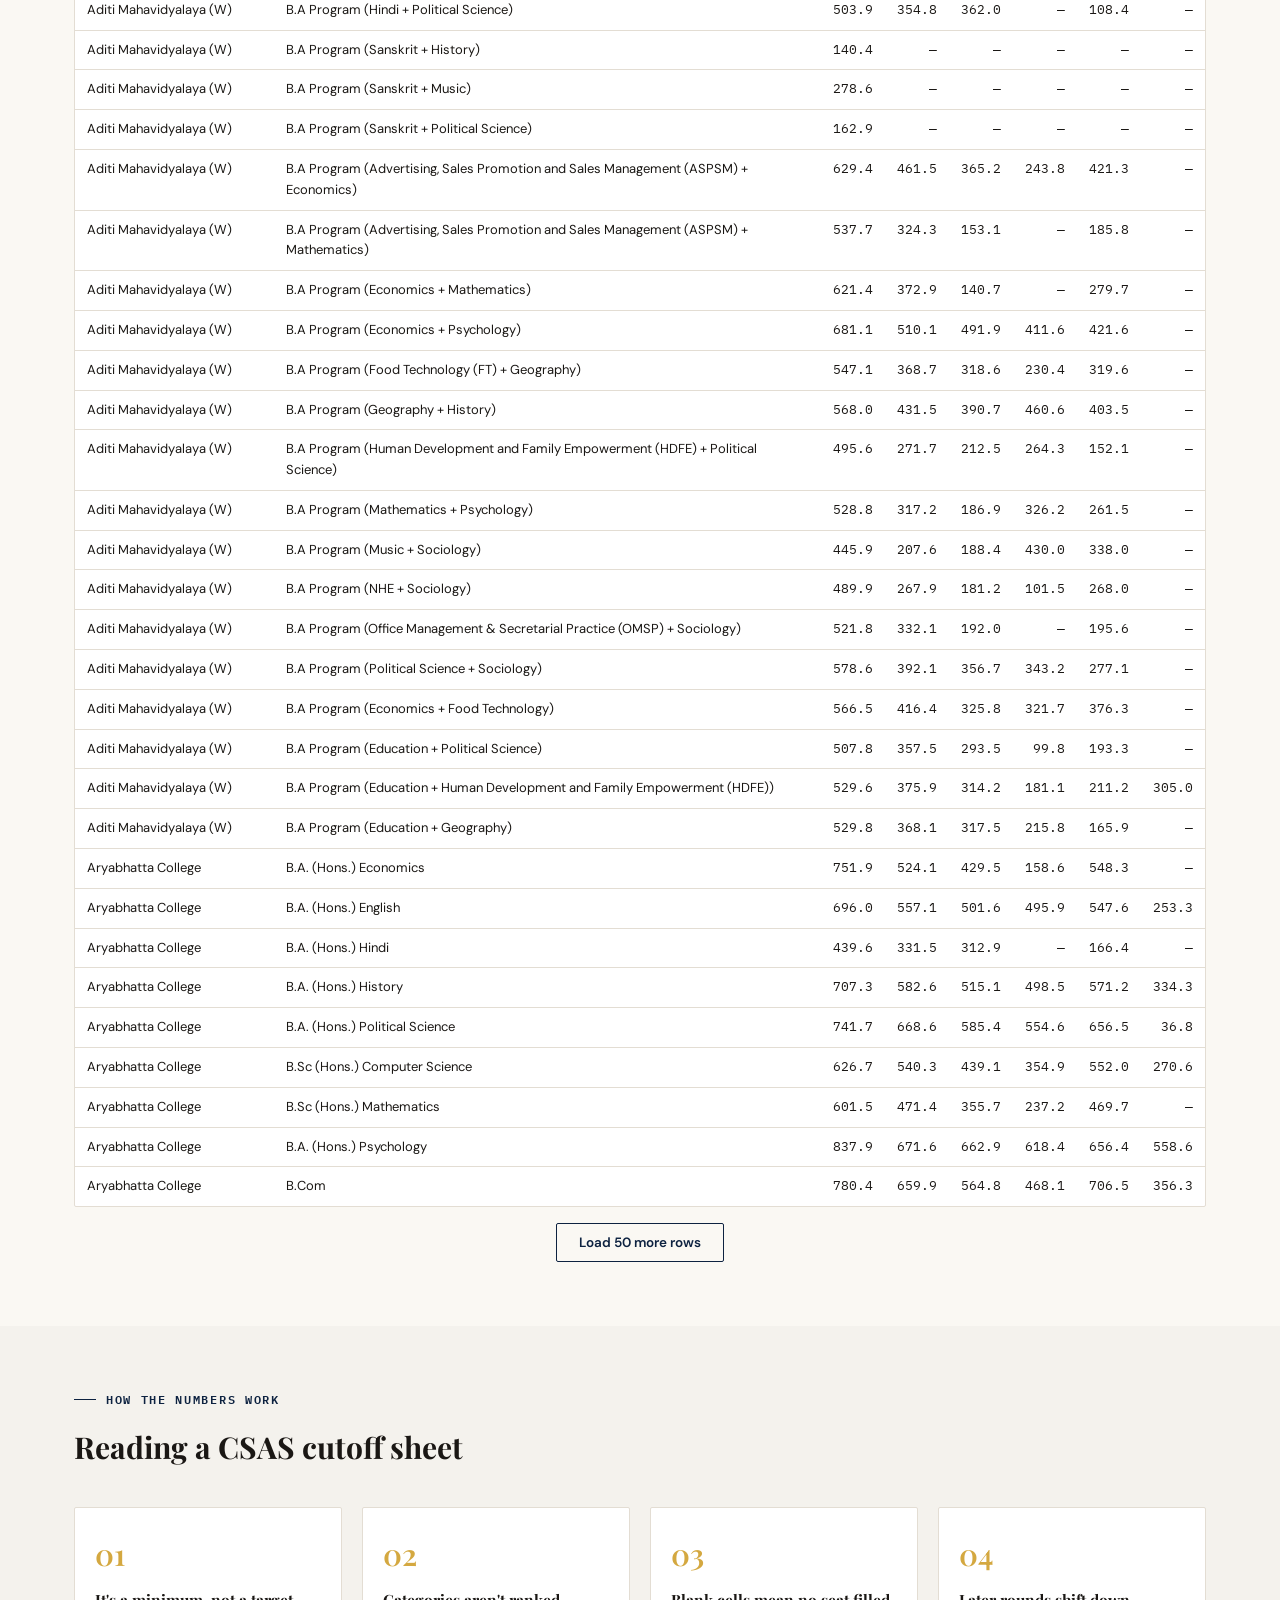
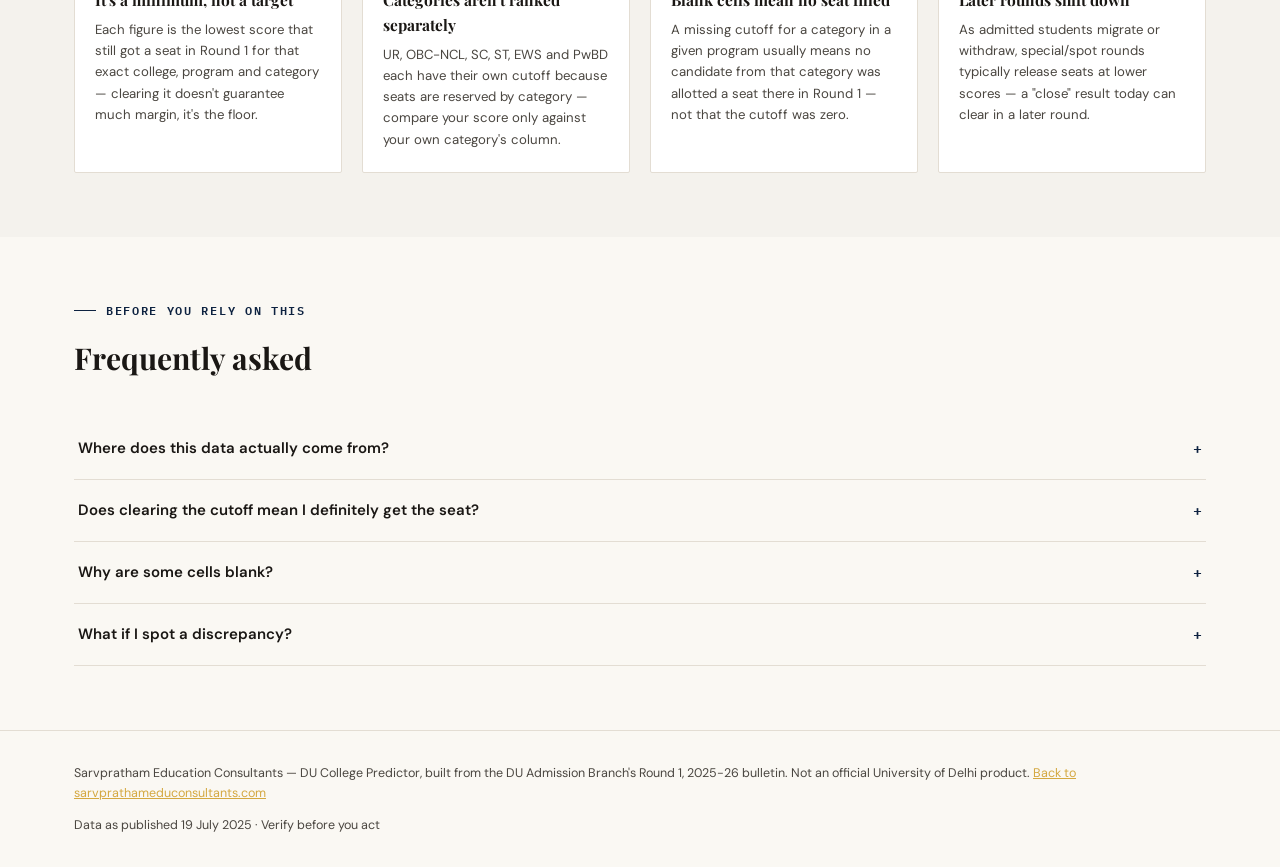
==== commit c18ba155: "add" ====
--- a/college-predictor.html
+++ b/college-predictor.html
@@ -11,8 +11,8 @@
   :root{
     --paper:#FAF8F3; --paper-alt:#F4F2ED; --card:#FFFFFF;
     --ink:#1A1714; --ink-soft:#4A4640;
-    --maroon:#0A1F3B; --maroon-dark:#061225;
-    --gold:#C9A24B; --gold-light:#E8C878;
+    --maroon:#0D2240; --maroon-dark:#081525;
+    --gold:#D4A840; --gold-light:#f0c96a;
     --sage:#3F6B4A; --rust:#A13F2B; --line:#E3DDD3;
     --shadow: 0 20px 40px -20px rgba(13,34,64,0.18);
     --radius: 8px;
